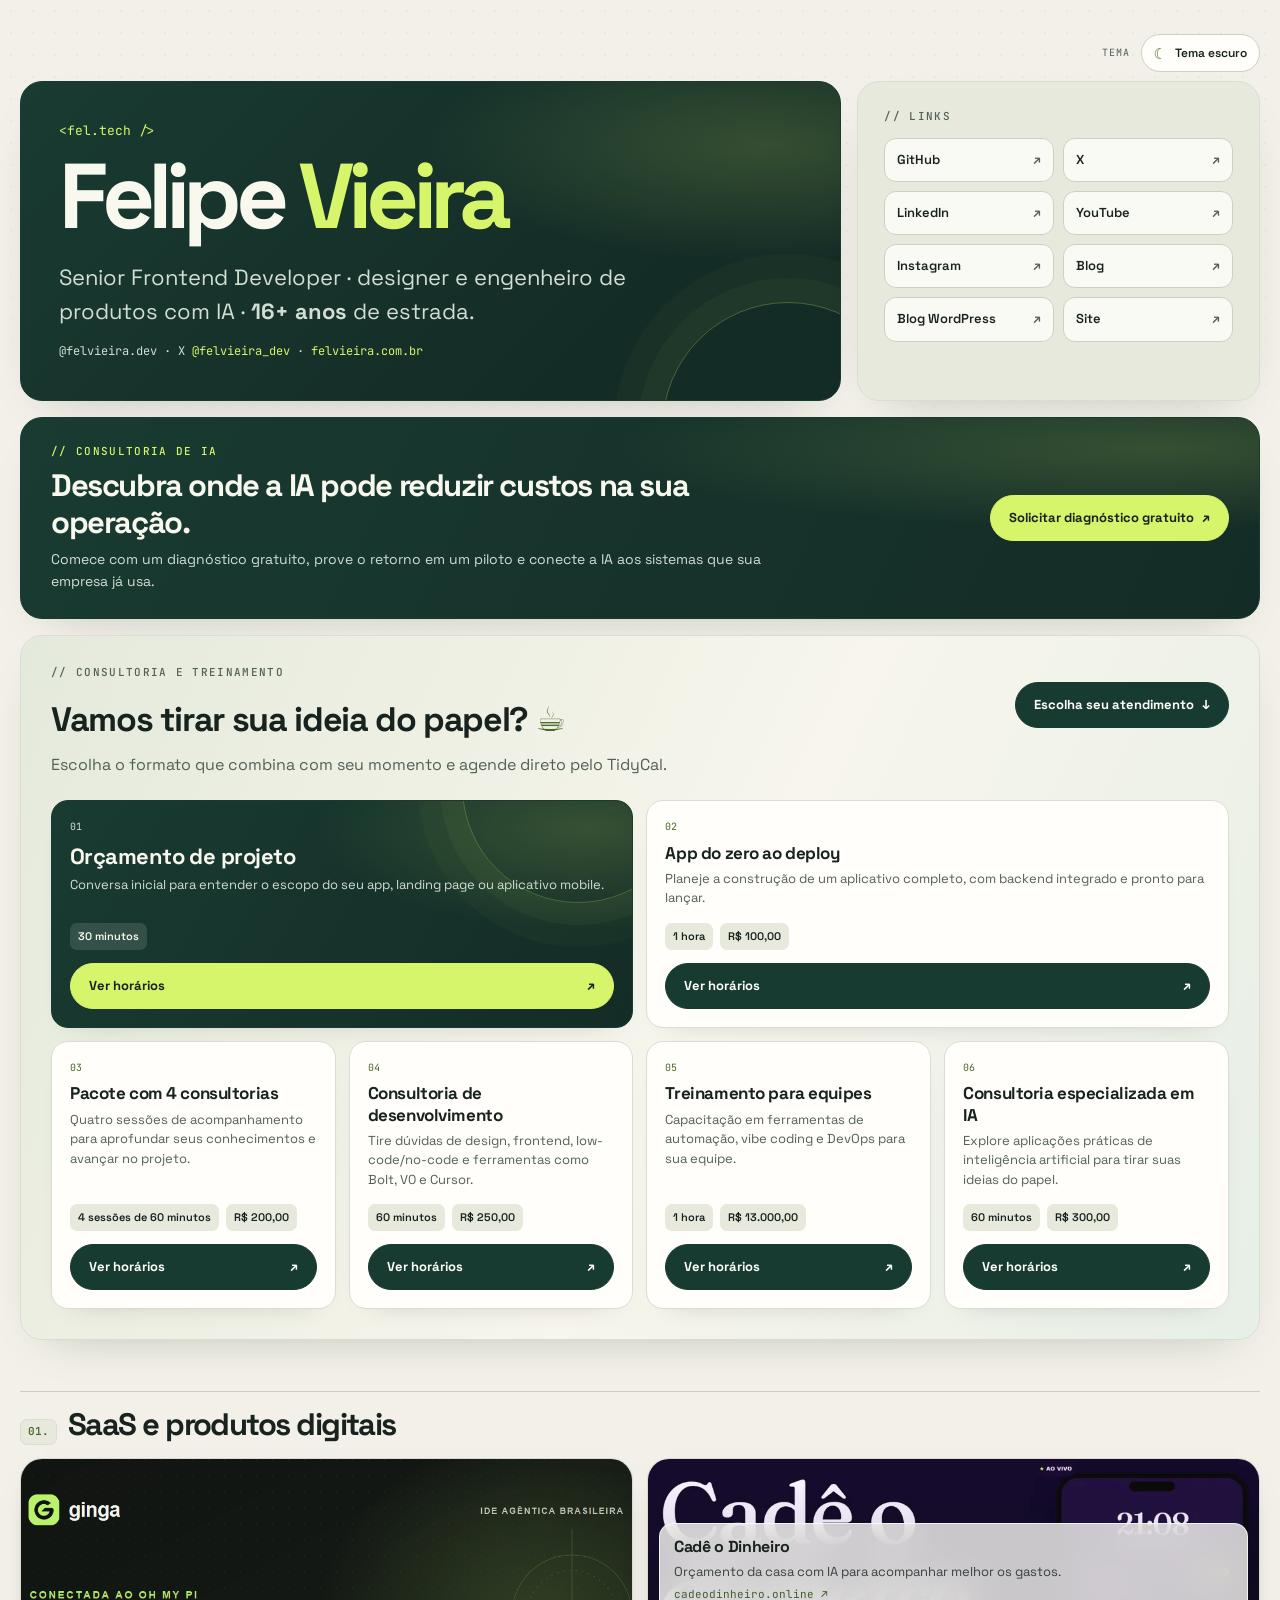
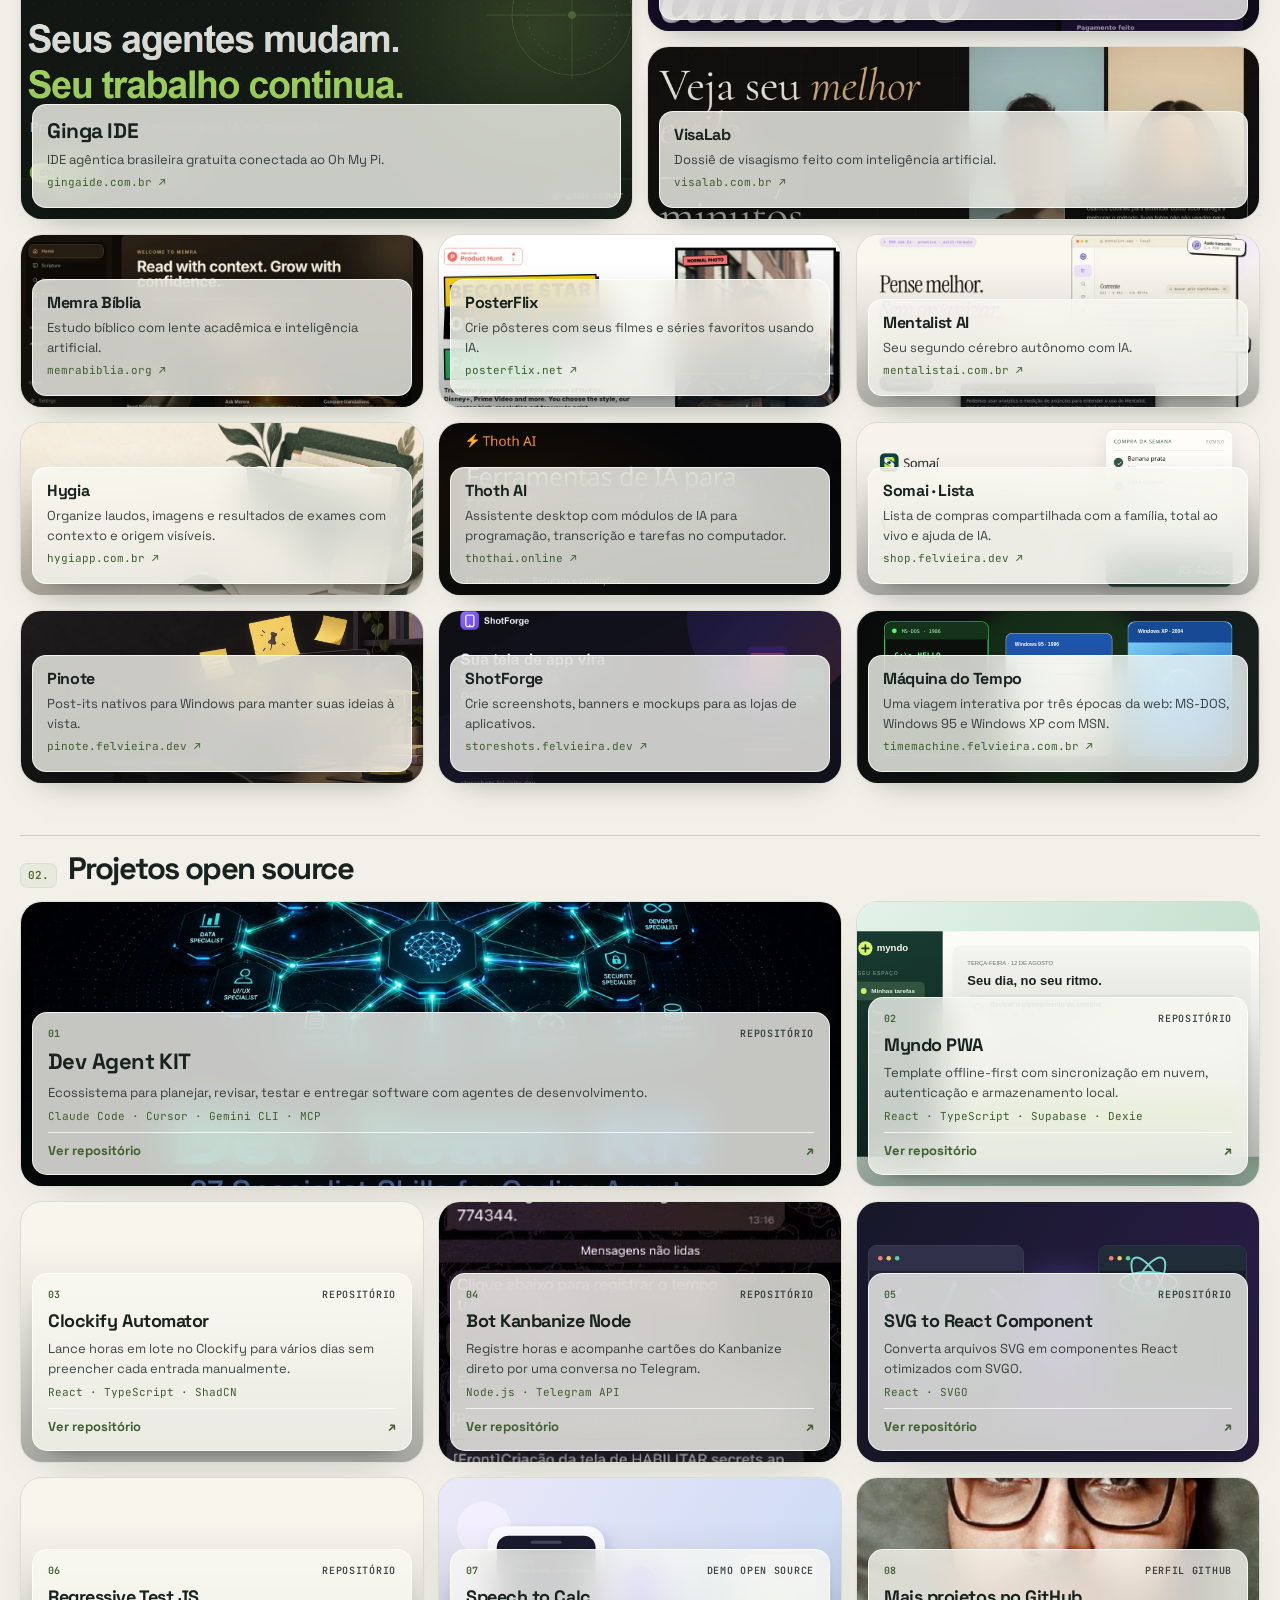
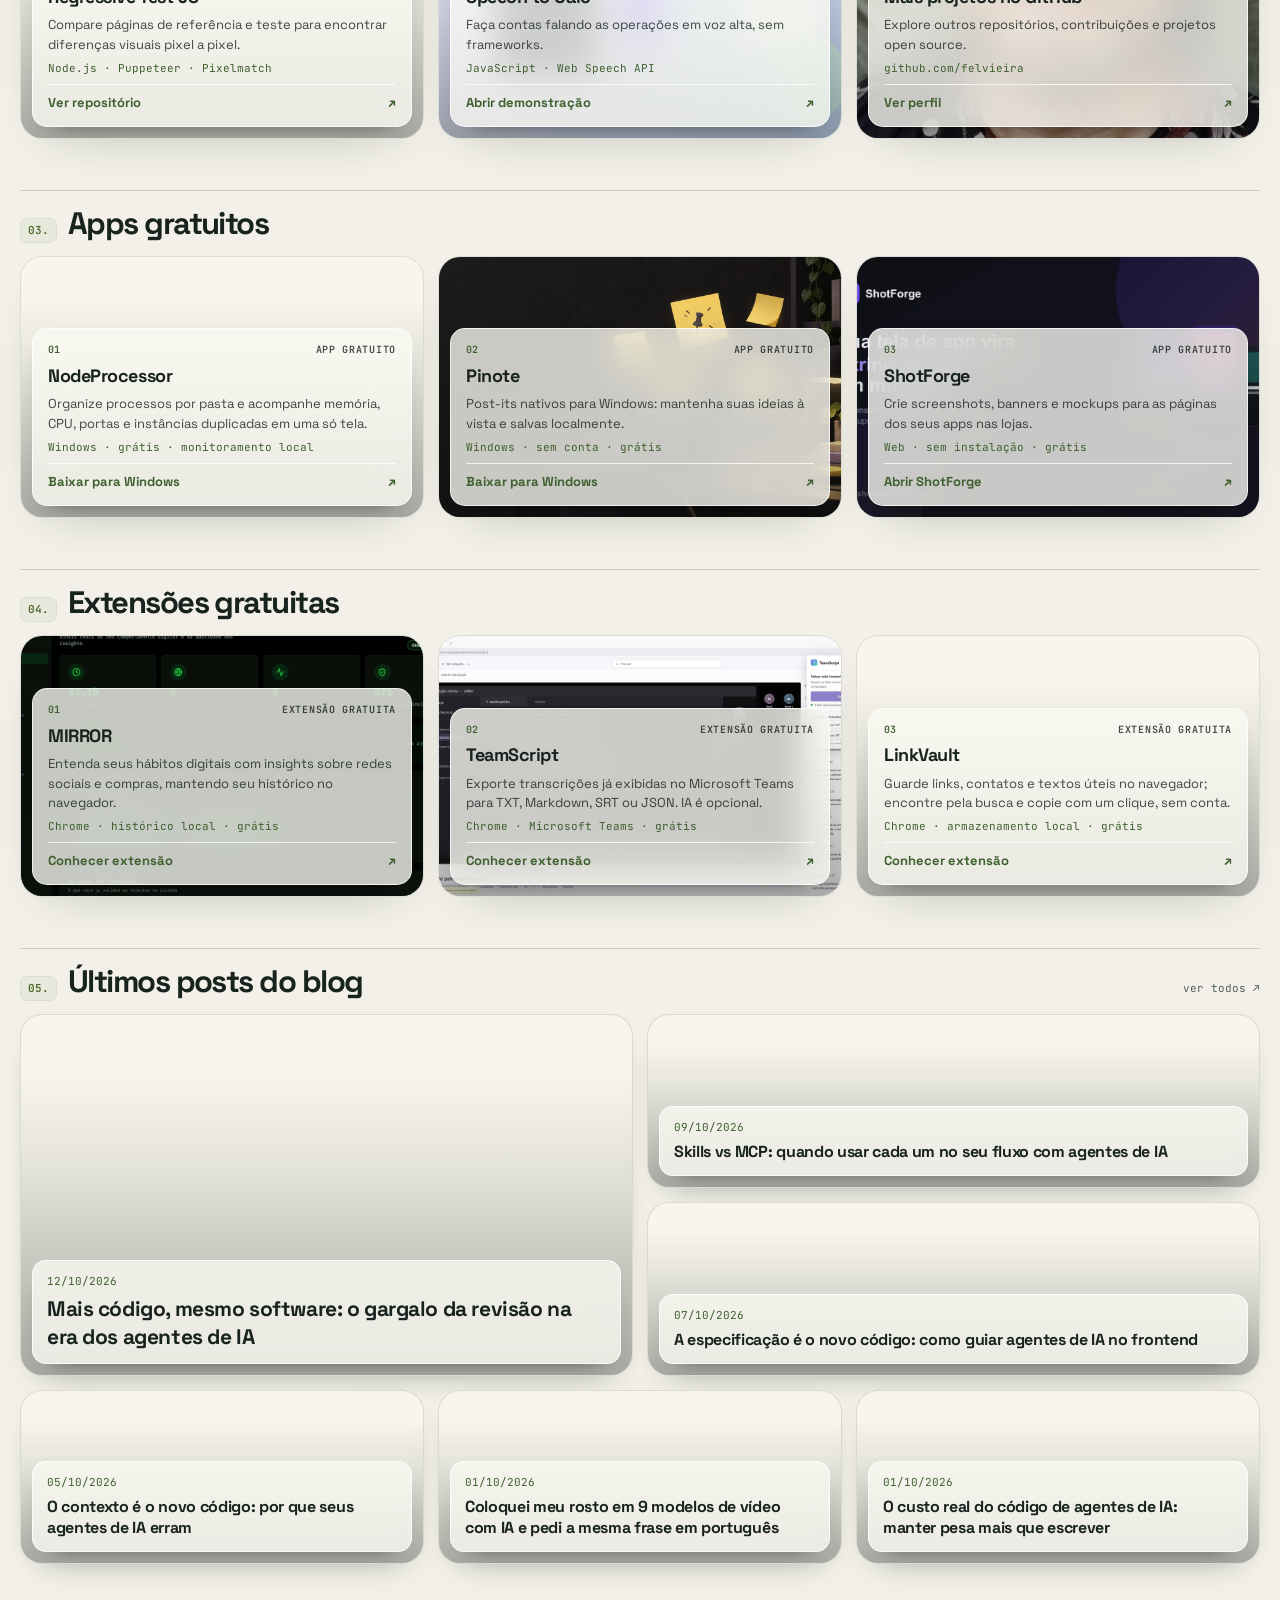
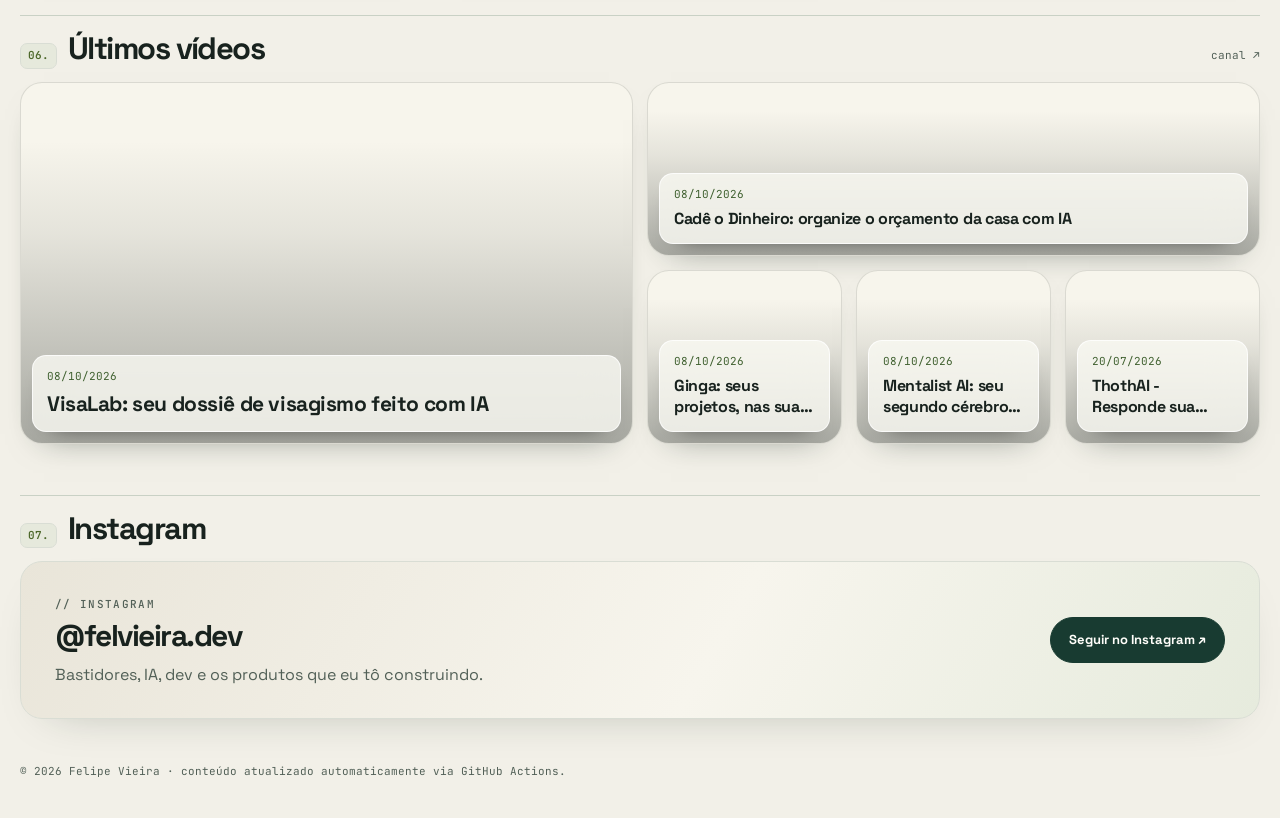
==== index.html @ 697c0fb2 "Add project visuals and TimeMachine" ====
<!doctype html><html lang="pt-BR"><head><meta charset="utf-8"><meta name="viewport" content="width=device-width,initial-scale=1"><meta name="theme-color" content="#f2f0e8">
<title>Felipe Vieira — Senior Frontend Dev & IA</title>
<meta name="description" content="Felipe Vieira: consultoria em IA com diagnóstico gratuito, produtos digitais, projetos open source, apps gratuitos, extensões, blog e vídeos.">
<link rel="preconnect" href="https://fonts.googleapis.com"><link href="https://fonts.googleapis.com/css2?family=Space+Grotesk:wght@400;500;700&family=JetBrains+Mono:wght@400;600&display=swap" rel="stylesheet">
<script>try{const saved=localStorage.getItem('felvieira-theme');document.documentElement.dataset.theme=saved==='dark'?'dark':'light'}catch{document.documentElement.dataset.theme='light'}</script>
<link rel="stylesheet" href="style.css?v=portfolio-glass-media-20261013"></head><body><a class="skip-link" href="#conteudo">Pular para o conteúdo</a><div class="grid-bg" aria-hidden="true"></div>
<main class="bento" id="conteudo">
  <div class="theme-control">
    <span class="mono">Tema</span>
    <button class="theme-toggle" id="theme-toggle" type="button" aria-label="Ativar tema escuro">
      <span class="theme-icon" aria-hidden="true">☾</span><span class="theme-name">Tema escuro</span>
    </button>
  </div>
  <section class="tile hero">
    <p class="tag mono">&lt;fel.tech /&gt;</p>
    <h1>Felipe <span class="acc">Vieira</span></h1>
    <p class="role">Senior Frontend Developer · designer e engenheiro de produtos com IA · <b>16+ anos</b> de estrada.</p>
    <p class="handles mono">@felvieira.dev · X <a href="https://x.com/felvieira_dev">@felvieira_dev</a> · <a href="https://www.felvieira.com.br">felvieira.com.br</a></p>
  </section>
  <section class="tile links">
    <h2 class="mono label">// links</h2>
    <nav>
      <a href="https://github.com/felvieira">GitHub <i>↗</i></a><a href="https://x.com/felvieira_dev">X <i>↗</i></a><a href="https://www.linkedin.com/in/felvieira">LinkedIn <i>↗</i></a>
      <a href="https://www.youtube.com/channel/UClX8duF1EEuwHImhTigFHEA">YouTube <i>↗</i></a><a href="https://www.instagram.com/felvieira.dev/">Instagram <i>↗</i></a><a href="https://felvieira.github.io/blog/">Blog <i>↗</i></a>
      <a href="https://blog.felvieira.com.br/">Blog WordPress <i>↗</i></a><a href="https://www.felvieira.com.br">Site <i>↗</i></a>
    </nav>
  </section>
  <section class="tile sales-callout" aria-labelledby="consultoria-ia-titulo">
    <div class="sales-copy">
      <p class="mono label">// consultoria de IA</p>
      <h2 id="consultoria-ia-titulo">Descubra onde a IA pode reduzir custos na sua operação.</h2>
      <p>Comece com um diagnóstico gratuito, prove o retorno em um piloto e conecte a IA aos sistemas que sua empresa já usa.</p>
    </div>
    <a class="btn sales-cta" href="https://www.felvieira.dev/#orcamento" target="_blank" rel="noopener noreferrer">Solicitar diagnóstico gratuito <span aria-hidden="true">↗</span></a>
  </section>
  <section class="tile cal" id="agenda" aria-labelledby="agenda-titulo">
    <div class="cal-head">
      <div><p class="mono label">// consultoria e treinamento</p><h2 id="agenda-titulo">Vamos tirar sua ideia do papel? <span class="acc">☕</span></h2></div>
      <a class="btn cal-cta" href="#booking-options">Escolha seu atendimento <span aria-hidden="true">↓</span></a>
    </div>
    <p class="muted cal-intro">Escolha o formato que combina com seu momento e agende direto pelo TidyCal.</p>
    <div class="booking-grid" id="booking-options" aria-label="Tipos de agendamento"></div>
  </section>
  <h2 class="sec" id="produtos-titulo"><span class="mono acc">01.</span> SaaS e produtos digitais</h2>
  <div class="products" id="products" aria-labelledby="produtos-titulo"></div>
  <h2 class="sec" id="opensource-titulo"><span class="mono acc">02.</span> Projetos open source</h2>
  <div class="link-card-grid" id="opensource" aria-labelledby="opensource-titulo"></div>
  <h2 class="sec" id="apps-gratuitos-titulo"><span class="mono acc">03.</span> Apps gratuitos</h2>
  <div class="link-card-grid" id="free-apps" aria-labelledby="apps-gratuitos-titulo"></div>
  <h2 class="sec" id="extensoes-titulo"><span class="mono acc">04.</span> Extensões gratuitas</h2>
  <div class="link-card-grid" id="free-extensions" aria-labelledby="extensoes-titulo"></div>
  <h2 class="sec" id="posts-titulo"><span class="mono acc">05.</span> Últimos posts do blog <a href="https://felvieira.github.io/blog/">ver todos ↗</a></h2>
  <div class="posts" id="posts" aria-labelledby="posts-titulo"></div>
  <h2 class="sec" id="videos-titulo"><span class="mono acc">06.</span> Últimos vídeos <a href="https://www.youtube.com/channel/UClX8duF1EEuwHImhTigFHEA">canal ↗</a></h2>
  <div class="videos" id="videos" aria-labelledby="videos-titulo"></div>
  <h2 class="sec" id="instagram-titulo"><span class="mono acc">07.</span> Instagram</h2>
  <section class="tile insta" id="insta" aria-labelledby="instagram-titulo"><div><p class="mono label">// instagram</p><h3>@felvieira.dev</h3><p class="muted">Bastidores, IA, dev e os produtos que eu tô construindo.</p></div><a class="btn ig" href="https://www.instagram.com/felvieira.dev/" target="_blank" rel="noopener">Seguir no Instagram ↗</a></section>
</main>
<footer class="mono muted">© <span id="y"></span> Felipe Vieira · conteúdo atualizado automaticamente via GitHub Actions.</footer>
<script src="app.js?v=portfolio-project-media-v2-20261013"></script>
</body></html>
---- style.css ----
:root {
  color-scheme: light;
  --paper: #f2f0e8;
  --ink: #18221e;
  --muted: #526057;
  --line: #d9ddd4;
  --line-strong: #c9d1c5;
  --forest: #183b31;
  --forest-soft: #234c3d;
  --lime: #d7f56b;
  --accent-strong: #4d682a;
  --focus-ring: #506b29;
  --blue: #2c6e80;
  --card: #fffefa;
  --radius: 22px;
  --surface-soft: #e6e9dc;
  --surface-warm: #f7f5ec;
  --hero-start: #193b31;
  --hero-end: #142c26;
  --hero-text: #f8f8ee;
  --hero-muted: #d2ddd4;
  --hero-link: #d7f56b;
  --hero-glow: rgba(215, 245, 107, .17);
  --cal-gradient: linear-gradient(115deg, #e4eadb, #f7f5ec 55%, #e7efe6);
  --insta-gradient: linear-gradient(120deg, #e9e5d9, #f7f5ed 56%, #e6ebdd);
  --pattern: rgba(24, 59, 49, .12);
  --media-panel: rgba(250, 250, 244, .79);
  --media-panel-border: rgba(255, 255, 255, .76);
  --media-text: #18221e;
  --media-copy: rgba(24, 34, 30, .82);
  --media-accent: #3f602f;
  --shadow: 0 18px 48px -32px rgba(22, 39, 30, .35);
}

:root[data-theme="dark"] {
  color-scheme: dark;
  --paper: #0b110e;
  --ink: #edf2ea;
  --muted: #a5b0a5;
  --line: #26372c;
  --line-strong: #34483a;
  --forest: #31553f;
  --forest-soft: #416b4e;
  --lime: #d7f56b;
  --accent-strong: #c3e982;
  --focus-ring: #d7f56b;
  --blue: #8ccbd8;
  --card: #151e18;
  --surface-soft: #18241c;
  --surface-warm: #101812;
  --hero-start: #234638;
  --hero-end: #14271e;
  --hero-text: #f3f7ef;
  --hero-muted: #d0ddcf;
  --hero-link: #ddf892;
  --hero-glow: rgba(215, 245, 107, .13);
  --cal-gradient: linear-gradient(115deg, #17231b, #111a14 55%, #18261c);
  --insta-gradient: linear-gradient(120deg, #1c251e, #151e18 56%, #20281d);
  --pattern: rgba(215, 245, 107, .075);
  --media-panel: rgba(10, 18, 14, .72);
  --media-panel-border: rgba(255, 255, 255, .2);
  --media-text: #f3f7ef;
  --media-copy: rgba(243, 247, 239, .9);
  --media-accent: #d7f56b;
  --shadow: 0 18px 48px -32px rgba(0, 0, 0, .8);
}

* { box-sizing: border-box; }
html { scroll-behavior: smooth; scroll-padding-top: 24px; }
body {
  margin: 0;
  background: var(--paper);
  color: var(--ink);
  font-family: 'Space Grotesk', system-ui, sans-serif;
  line-height: 1.55;
  -webkit-font-smoothing: antialiased;
}

.grid-bg {
  position: fixed;
  z-index: -1;
  inset: 0;
  background-image: radial-gradient(var(--pattern) .8px, transparent .8px);
  background-size: 22px 22px;
  opacity: .32;
  mask-image: linear-gradient(to bottom, #000, transparent 82%);
  pointer-events: none;
}

a { color: var(--blue); text-decoration: none; }
a:focus-visible, button:focus-visible { outline: 3px solid var(--focus-ring); outline-offset: 4px; }
.mono { font-family: 'JetBrains Mono', monospace; }
.acc { color: var(--lime); }
.muted { color: var(--muted); }
.small { font-size: 12px; }

.skip-link {
  position: fixed;
  z-index: 10;
  top: 12px;
  left: 12px;
  padding: 10px 14px;
  transform: translateY(-160%);
  border-radius: 999px;
  background: var(--lime);
  color: var(--ink);
  font-weight: 700;
}
.skip-link:focus { transform: translateY(0); }

.theme-control {
  grid-column: 1 / -1;
  display: flex;
  align-items: center;
  justify-content: flex-end;
  gap: 11px;
  margin-bottom: -7px;
}
.theme-control > span { color: var(--muted); font-size: 10px; letter-spacing: .08em; text-transform: uppercase; }
.theme-toggle {
  display: inline-flex;
  align-items: center;
  gap: 8px;
  min-height: 38px;
  padding: 7px 12px;
  border: 1px solid var(--line-strong);
  border-radius: 999px;
  background: var(--card);
  color: var(--ink);
  font: 600 12px 'Space Grotesk', system-ui, sans-serif;
  cursor: pointer;
  transition: border-color .2s, background .2s, transform .2s;
}
.theme-toggle:hover { transform: translateY(-1px); border-color: var(--accent-strong); background: var(--surface-soft); }
.theme-toggle:focus-visible { outline-offset: 3px; }
.theme-icon { color: var(--accent-strong); font-size: 15px; line-height: 1; }

.bento {
  width: min(100% - 40px, 1240px);
  margin: 0 auto;
  padding: 34px 0 22px;
  display: grid;
  grid-template-columns: repeat(12, minmax(0, 1fr));
  gap: 16px;
}

.tile {
  position: relative;
  overflow: hidden;
  border: 1px solid var(--line);
  border-radius: var(--radius);
  background: var(--card);
  color: var(--ink);
  box-shadow: var(--shadow);
}
.tile:focus-visible { outline-offset: 4px; }

.hero {
  grid-column: span 8;
  min-height: 320px;
  padding: 34px 38px;
  display: flex;
  flex-direction: column;
  justify-content: center;
  isolation: isolate;
  border-color: var(--forest);
  background:
    radial-gradient(ellipse at 91% 20%, var(--hero-glow), transparent 32%),
    linear-gradient(135deg, var(--hero-start), var(--hero-end) 74%);
  color: var(--hero-text);
}
.hero::after {
  content: '';
  position: absolute;
  z-index: -1;
  width: 250px;
  height: 250px;
  right: -74px;
  bottom: -154px;
  border: 1px solid rgba(215, 245, 107, .28);
  border-radius: 50%;
  box-shadow: 0 0 0 24px rgba(215, 245, 107, .035), 0 0 0 48px rgba(215, 245, 107, .025);
}
.tag { margin: 0 0 12px; color: var(--hero-link); font-size: 13px; }
h1 {
  margin: 0;
  font-size: clamp(52px, 7.3vw, 92px);
  line-height: .94;
  letter-spacing: -.07em;
}
.role { max-width: 650px; margin: 20px 0 14px; color: var(--hero-muted); font-size: clamp(17px, 1.8vw, 22px); }
.handles { margin: 0; color: var(--hero-muted); font-size: 12px; }
.handles a { color: var(--hero-link); }

.links { grid-column: span 4; padding: 26px; background: var(--surface-soft); }
.label { margin: 0 0 13px; color: var(--muted); font-size: 11px; font-weight: 500; text-transform: uppercase; letter-spacing: .12em; }
.links nav { display: grid; grid-template-columns: 1fr 1fr; gap: 9px; }
.links nav a {
  display: flex;
  min-width: 0;
  align-items: center;
  justify-content: space-between;
  gap: 8px;
  padding: 11px 12px;
  border: 1px solid var(--line-strong);
  border-radius: 12px;
  background: color-mix(in srgb, var(--card) 82%, transparent);
  color: var(--ink);
  font-size: 13px;
  font-weight: 600;
  transition: background .2s, border-color .2s, transform .2s;
}
.links nav a i { color: var(--muted); font-size: 13px; font-style: normal; }
.links nav a:hover { transform: translateY(-2px); border-color: var(--accent-strong); background: var(--card); }

.sales-callout {
  grid-column: 1 / -1;
  display: grid;
  grid-template-columns: minmax(0, 1fr) auto;
  align-items: center;
  gap: 24px;
  padding: 25px 30px;
  border-color: var(--forest);
  background:
    radial-gradient(ellipse at 92% 15%, var(--hero-glow), transparent 34%),
    linear-gradient(115deg, var(--hero-start), var(--hero-end));
  color: var(--hero-text);
}
.sales-callout .label { margin-bottom: 7px; color: var(--hero-link); }
.sales-callout h2 { max-width: 740px; margin: 0; font-size: clamp(23px, 3vw, 31px); line-height: 1.18; letter-spacing: -.045em; }
.sales-callout .sales-copy > p:last-child { max-width: 720px; margin: 9px 0 0; color: var(--hero-muted); font-size: 14px; }
.sales-cta { white-space: nowrap; }

.cal {
  grid-column: 1 / -1;
  padding: 28px 30px 30px;
  background: var(--cal-gradient);
}
.cal-head { display: flex; align-items: center; justify-content: space-between; gap: 16px; flex-wrap: wrap; }
.cal h2 { margin: 0; font-size: clamp(24px, 3vw, 34px); letter-spacing: -.04em; }
.cal .acc { color: var(--accent-strong); }
.cal-intro { max-width: 700px; margin: 7px 0 22px; }
.btn {
  display: inline-flex;
  align-items: center;
  justify-content: center;
  min-height: 46px;
  padding: 11px 18px;
  border: 1px solid var(--forest);
  border-radius: 999px;
  background: var(--forest);
  color: #fffefa;
  font-size: 13px;
  font-weight: 700;
  transition: transform .2s, background .2s, box-shadow .2s;
}
.btn > span { display: inline-flex; margin-left: 8px; }
.btn:hover { transform: translateY(-2px); background: var(--forest-soft); box-shadow: 0 8px 20px -12px var(--forest); }
.sales-callout .sales-cta { border-color: var(--lime); background: var(--lime); color: #18221e; }
.sales-callout .sales-cta:hover { border-color: var(--hero-link); background: var(--hero-link); color: #18221e; box-shadow: 0 8px 20px -12px var(--hero-glow); }
.booking-grid { display: grid; grid-template-columns: repeat(4, minmax(0, 1fr)); gap: 13px; }
.booking-card {
  position: relative;
  overflow: hidden;
  display: flex;
  min-width: 0;
  flex-direction: column;
  align-items: flex-start;
  padding: 18px;
  border: 1px solid var(--line);
  border-radius: 17px;
  background: var(--card);
  color: var(--ink);
  box-shadow: 0 12px 28px -24px rgba(0, 0, 0, .3);
}
.booking-card:first-child, .booking-card:nth-child(2) { grid-column: span 2; min-height: 206px; }
.booking-card:first-child {
  isolation: isolate;
  border-color: var(--forest);
  background: radial-gradient(ellipse at 93% 12%, var(--hero-glow), transparent 36%), linear-gradient(120deg, var(--hero-start), var(--hero-end));
  color: var(--hero-text);
}
.booking-card:first-child::after {
  content: '';
  position: absolute;
  z-index: -1;
  top: -130px;
  right: -62px;
  width: 230px;
  height: 230px;
  border: 1px solid rgba(215, 245, 107, .24);
  border-radius: 50%;
  box-shadow: 0 0 0 22px rgba(215, 245, 107, .035), 0 0 0 44px rgba(215, 245, 107, .025);
}
.booking-index { color: var(--accent-strong); font-size: 10px; }
.booking-card h3 { margin: 8px 0 5px; font-size: 17px; line-height: 1.25; letter-spacing: -.025em; }
.booking-card > p { flex: 1; margin: 0; color: var(--muted); font-size: 13px; line-height: 1.5; }
.booking-meta { display: flex; flex-wrap: wrap; gap: 7px; margin: 15px 0 13px; }
.booking-meta span { padding: 5px 8px; border-radius: 7px; background: var(--surface-soft); color: var(--ink); font-size: 11px; font-weight: 600; }
.booking-link { gap: 8px; width: 100%; justify-content: space-between; }
.booking-card:first-child .booking-index,
.booking-card:first-child > p { color: var(--hero-muted); }
.booking-card:first-child h3 { font-size: 22px; }
.booking-card:first-child .booking-meta span { background: rgba(255, 255, 255, .12); color: var(--hero-text); }
.booking-card:first-child .booking-link { border-color: var(--lime); background: var(--lime); color: #18221e; }
.booking-card:first-child .booking-link:hover { border-color: var(--hero-link); background: var(--hero-link); color: #18221e; }

.sec {
  grid-column: 1 / -1;
  display: flex;
  align-items: baseline;
  gap: 11px;
  margin: 35px 0 -3px;
  padding-top: 14px;
  border-top: 1px solid var(--line-strong);
  font-size: clamp(23px, 3vw, 31px);
  line-height: 1.2;
  letter-spacing: -.05em;
}
.sec > .mono { display: inline-flex; min-width: 35px; align-items: center; justify-content: center; padding: 5px 7px; border: 1px solid var(--line); border-radius: 7px; background: var(--surface-soft); color: var(--accent-strong); font-size: 11px; font-weight: 600; letter-spacing: 0; }
.sec a { margin-left: auto; color: var(--muted); font-family: 'JetBrains Mono', monospace; font-size: 11px; font-weight: 400; letter-spacing: 0; }
.sec a:hover { color: var(--accent-strong); }

.products, .posts, .videos {
  grid-column: 1 / -1;
  display: grid;
  grid-template-columns: repeat(6, minmax(0, 1fr));
  grid-auto-rows: 174px;
  grid-auto-flow: dense;
  gap: 14px;
}
.media {
  display: block;
  isolation: isolate;
  border-color: rgba(24, 34, 30, .13);
  background: var(--surface-warm);
  color: var(--media-text);
  box-shadow: 0 14px 32px -24px rgba(22, 39, 30, .6);
  transition: transform .25s ease, box-shadow .25s ease, border-color .25s ease;
}
.media:hover { transform: translateY(-4px); border-color: rgba(24, 59, 49, .45); box-shadow: 0 22px 38px -24px rgba(22, 39, 30, .48); }
.media:focus-visible { outline: none; box-shadow: 0 0 0 3px var(--focus-ring), 0 22px 38px -24px rgba(22, 39, 30, .48); }
.media img, .link-card > img { position: absolute; z-index: -2; inset: 0; width: 100%; height: 100%; object-fit: cover; object-position: center; transition: transform .55s cubic-bezier(.2,.7,.2,1); }
.media:hover img, .link-card:hover > img { transform: scale(1.045); }
.media::after, .link-card::after { content: ''; position: absolute; z-index: -1; inset: 0; background: linear-gradient(180deg, rgba(13, 20, 17, 0) 16%, rgba(13, 20, 17, .08) 42%, rgba(13, 20, 17, .34) 100%); }
.media .body { position: absolute; inset: auto 11px 11px; padding: 12px 14px 13px; border: 1px solid var(--media-panel-border); border-radius: 14px; background: var(--media-panel); box-shadow: 0 12px 24px -20px rgba(0, 0, 0, .9); backdrop-filter: blur(18px) saturate(140%); -webkit-backdrop-filter: blur(18px) saturate(140%); }
.media h3 { display: -webkit-box; overflow: hidden; margin: 0; color: var(--media-text); font-size: 16px; line-height: 1.32; letter-spacing: -.02em; text-shadow: none; -webkit-box-orient: vertical; -webkit-line-clamp: 2; }
.media p { display: -webkit-box; overflow: hidden; margin: 5px 0 0; color: var(--media-copy); font-size: 13px; line-height: 1.48; -webkit-box-orient: vertical; -webkit-line-clamp: 2; }
.media .small, .date { color: var(--media-accent); font-size: 11px; }
.date { display: block; margin-bottom: 5px; }
.big { grid-column: span 3; grid-row: span 2; }
.big h3 { font-size: 21px; }
.wide { grid-column: span 3; }
.sq { grid-column: span 2; }
.one { grid-column: span 1; }
.link-card-grid {
  grid-column: 1 / -1;
  display: grid;
  grid-template-columns: repeat(3, minmax(0, 1fr));
  grid-auto-flow: dense;
  gap: 14px;
}
.link-card-grid--two { grid-template-columns: repeat(2, minmax(0, 1fr)); }
.link-card {
  position: relative;
  overflow: hidden;
  isolation: isolate;
  grid-column: span 1;
  min-height: 262px;
  display: block;
  padding: 0;
  background: var(--surface-warm);
  color: var(--media-text);
  transition: transform .22s ease, border-color .22s ease, box-shadow .22s ease;
}
.link-card:hover { transform: translateY(-3px); border-color: var(--accent-strong); box-shadow: 0 20px 38px -26px rgba(22, 39, 30, .42); }
.link-card__body { position: absolute; inset: auto 11px 11px; display: flex; flex-direction: column; gap: 7px; padding: 13px 15px; border: 1px solid var(--media-panel-border); border-radius: 15px; background: var(--media-panel); box-shadow: 0 12px 24px -20px rgba(0, 0, 0, .9); color: var(--media-text); backdrop-filter: blur(18px) saturate(140%); -webkit-backdrop-filter: blur(18px) saturate(140%); }
.link-card__top { display: flex; align-items: center; justify-content: space-between; gap: 8px; }
.link-card__number { color: var(--media-accent); font-size: 10px; font-weight: 600; }
.link-card__kind { color: var(--media-copy); font-size: 10px; font-weight: 600; letter-spacing: .07em; }
.link-card h3 { margin: 0; color: var(--media-text); font-size: 18px; line-height: 1.25; letter-spacing: -.025em; }
.link-card p { margin: 0; color: var(--media-copy); font-size: 13px; line-height: 1.48; }
.link-card__meta { margin-top: auto; color: var(--media-accent); font-size: 11px; line-height: 1.45; }
.link-card__link { display: flex; align-items: center; justify-content: space-between; gap: 10px; padding-top: 8px; border-top: 1px solid var(--media-panel-border); color: var(--media-accent); font-size: 13px; font-weight: 700; }
.link-card--featured { grid-column: span 2; min-height: 286px; }
.link-card--featured h3 { font-size: 22px; }
.link-card--profile .link-card__body { border-color: var(--media-panel-border); }
.more { grid-column: 1 / -1; padding: 12px; text-align: center; }

.insta {
  grid-column: 1 / -1;
  display: flex;
  align-items: center;
  justify-content: space-between;
  gap: 24px;
  padding: 30px 34px;
  background: var(--insta-gradient);
}
.insta h3 { margin: 0; font-size: 30px; letter-spacing: -.05em; }
.insta p { margin: 4px 0 0; }
.ig { border-color: var(--forest); background: var(--forest); color: #fffefa; }
.ig:hover { background: var(--forest-soft); }

footer { width: min(100% - 40px, 1240px); margin: 0 auto; padding: 22px 0 38px; color: var(--muted); font-size: 11px; }

@media (max-width: 900px) {
  .hero { grid-column: span 7; }
  .links { grid-column: span 5; padding: 22px; }
  .links nav { grid-template-columns: 1fr 1fr; }
  .booking-grid { grid-template-columns: repeat(2, minmax(0, 1fr)); }
  .products, .posts, .videos { grid-template-columns: repeat(4, minmax(0, 1fr)); }
  .link-card-grid { grid-template-columns: repeat(2, minmax(0, 1fr)); }
  .big { grid-column: span 4; }
  .link-card--featured { grid-column: span 2; }
  .wide { grid-column: span 2; }
  .sq, .one { grid-column: span 2; }
}

@media (max-width: 620px) {
  .bento { width: min(100% - 28px, 520px); padding-top: 14px; gap: 11px; }
  .hero, .links, .cal { grid-column: 1 / -1; }
  .hero { min-height: 290px; padding: 28px 24px; }
  h1 { font-size: clamp(51px, 14vw, 72px); }
  .role { max-width: 440px; margin-top: 17px; font-size: 17px; }
  .handles { font-size: 10px; line-height: 1.8; }
  .links { padding: 19px; }
  .links nav { gap: 7px; }
  .links nav a { padding: 10px; font-size: 12px; }
  .sales-callout { grid-template-columns: 1fr; gap: 17px; padding: 22px 19px; }
  .sales-callout .sales-copy > p:last-child { font-size: 13px; }
  .sales-cta { width: 100%; white-space: normal; }
  .cal { padding: 22px 19px; }
  .cal .btn { width: 100%; }
  .booking-grid { grid-template-columns: 1fr; gap: 9px; }
  .booking-card, .booking-card:first-child, .booking-card:nth-child(2) { grid-column: 1 / -1; min-height: 0; padding: 16px; }
  .booking-card:first-child h3 { font-size: 19px; }
  .sec { flex-wrap: wrap; gap: 8px; margin-top: 26px; padding-top: 11px; font-size: 23px; }
  .sec a { font-size: 9px; }
  .products, .posts, .videos { grid-template-columns: repeat(2, minmax(0, 1fr)); grid-auto-rows: 158px; gap: 9px; }
  .link-card-grid { grid-template-columns: 1fr; gap: 9px; }
  .link-card-grid--two { grid-template-columns: 1fr; }
  .link-card, .link-card--featured { grid-column: 1 / -1; min-height: 238px; }
  .big { grid-column: span 2; grid-row: span 2; }
  .big h3 { font-size: 19px; }
  .wide, .sq, .one { grid-column: span 1; }
  .media .body { inset: auto 7px 7px; padding: 9px 10px 10px; border-radius: 11px; }
  .media h3 { font-size: 13px; }
  .media p { font-size: 11px; }
  .insta { align-items: flex-start; padding: 22px; }
  .insta > div { max-width: 340px; }
  .insta .btn { width: 100%; }
  footer { width: min(100% - 28px, 520px); padding-bottom: 26px; }
}

@media (prefers-reduced-motion: reduce) {
  *, *::before, *::after { scroll-behavior: auto !important; transition-duration: .01ms !important; animation-duration: .01ms !important; animation-iteration-count: 1 !important; }
}
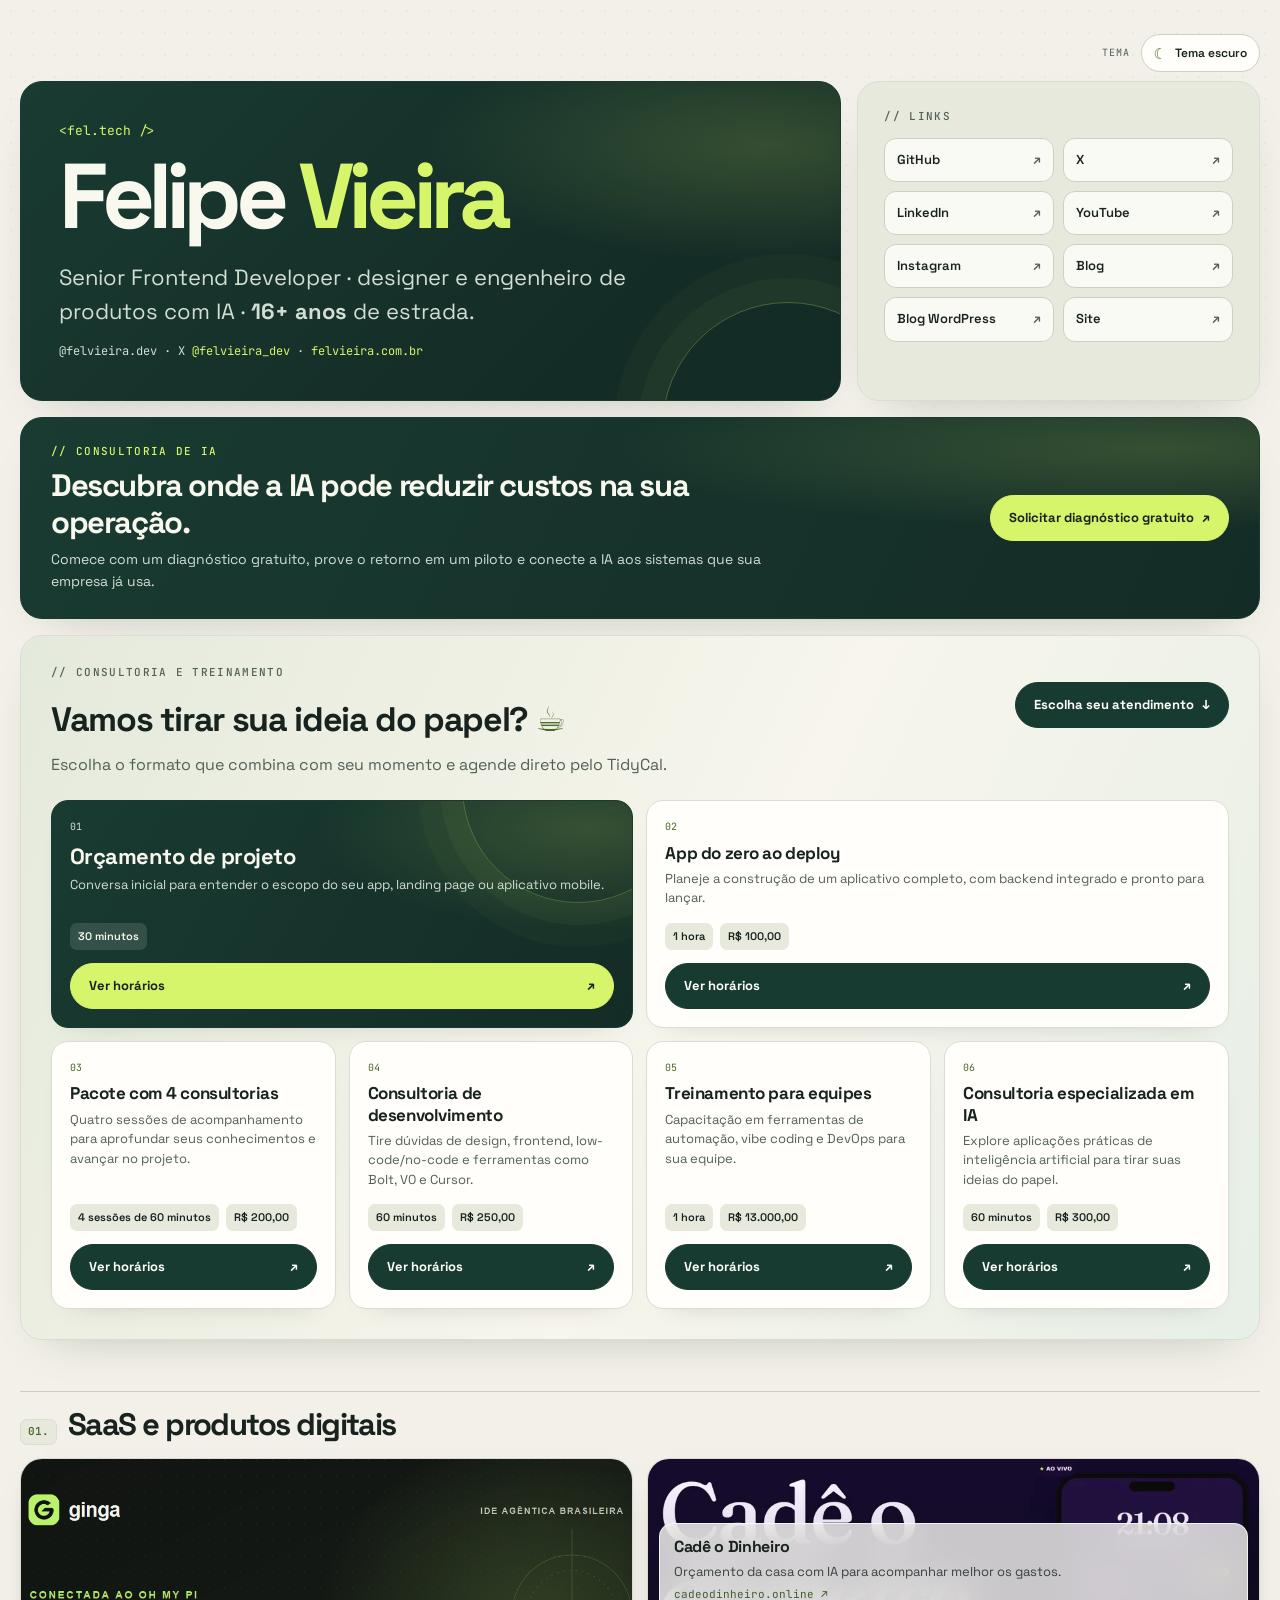
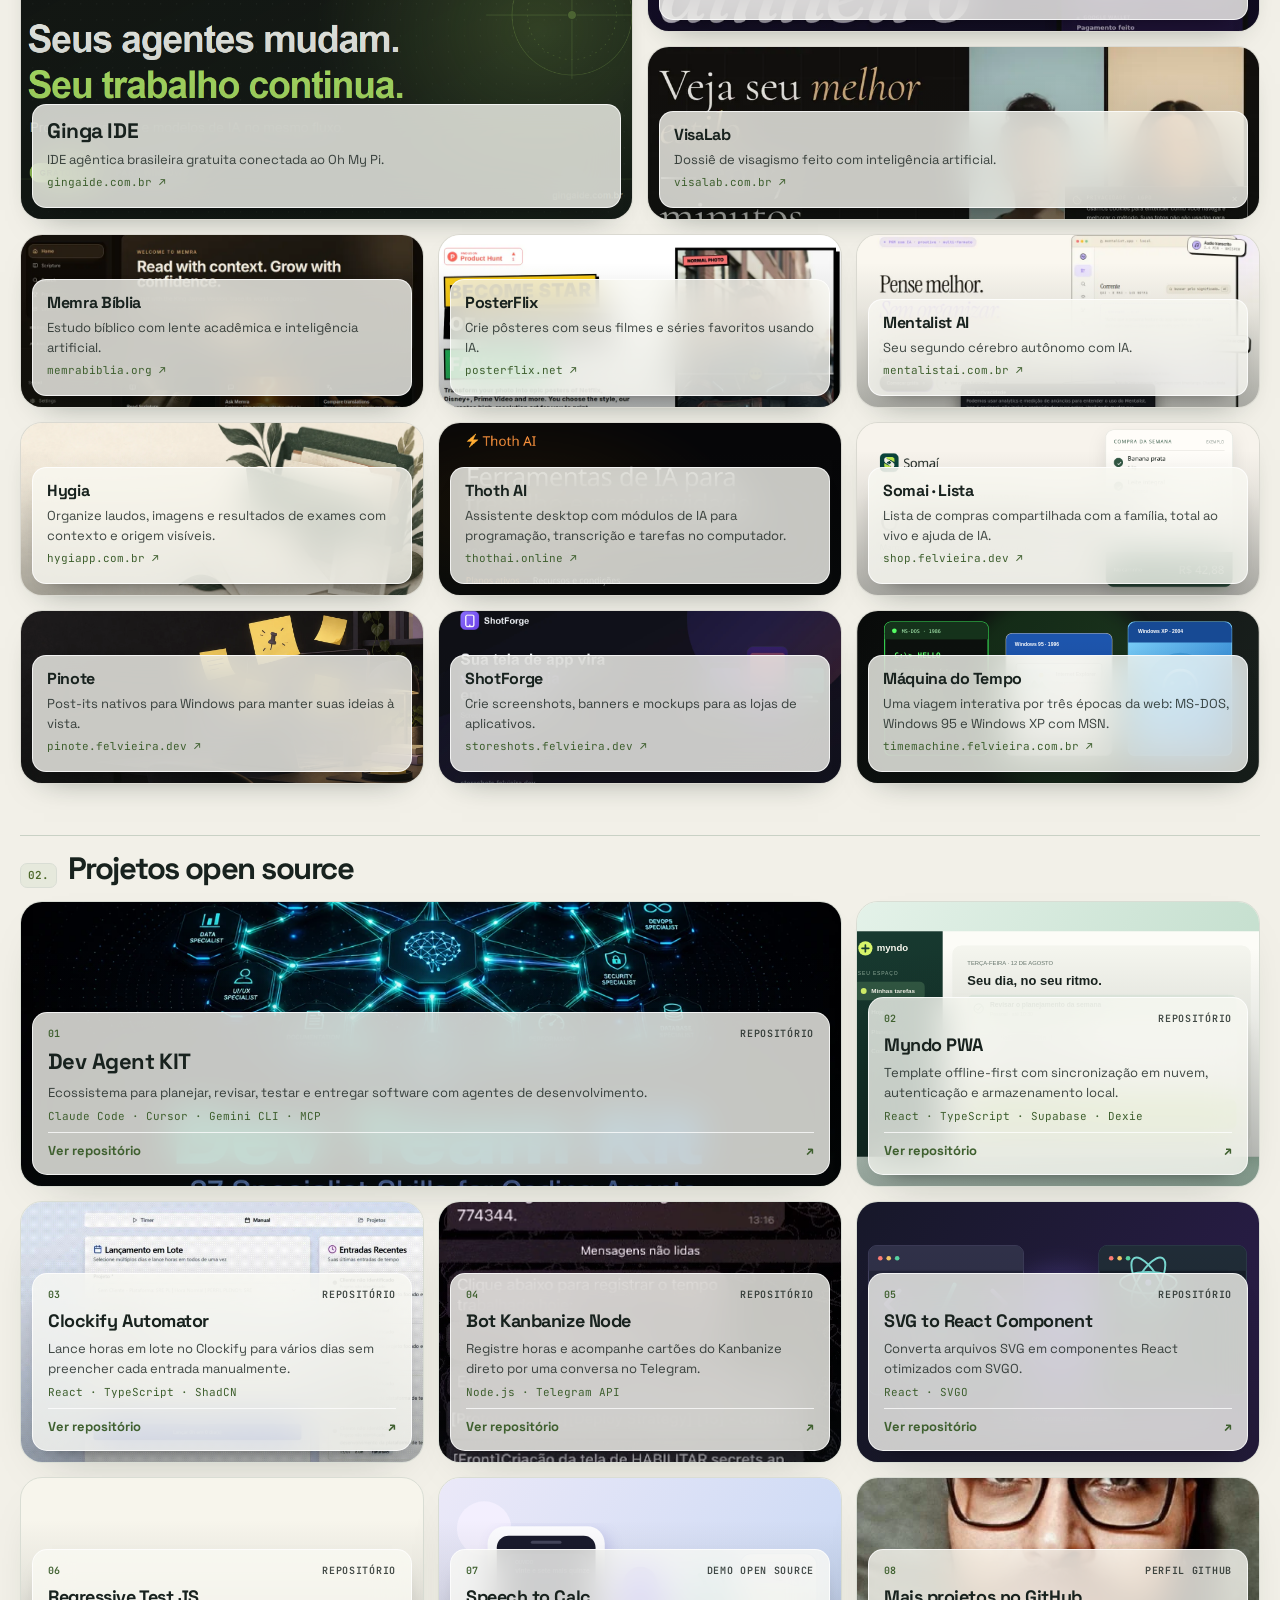
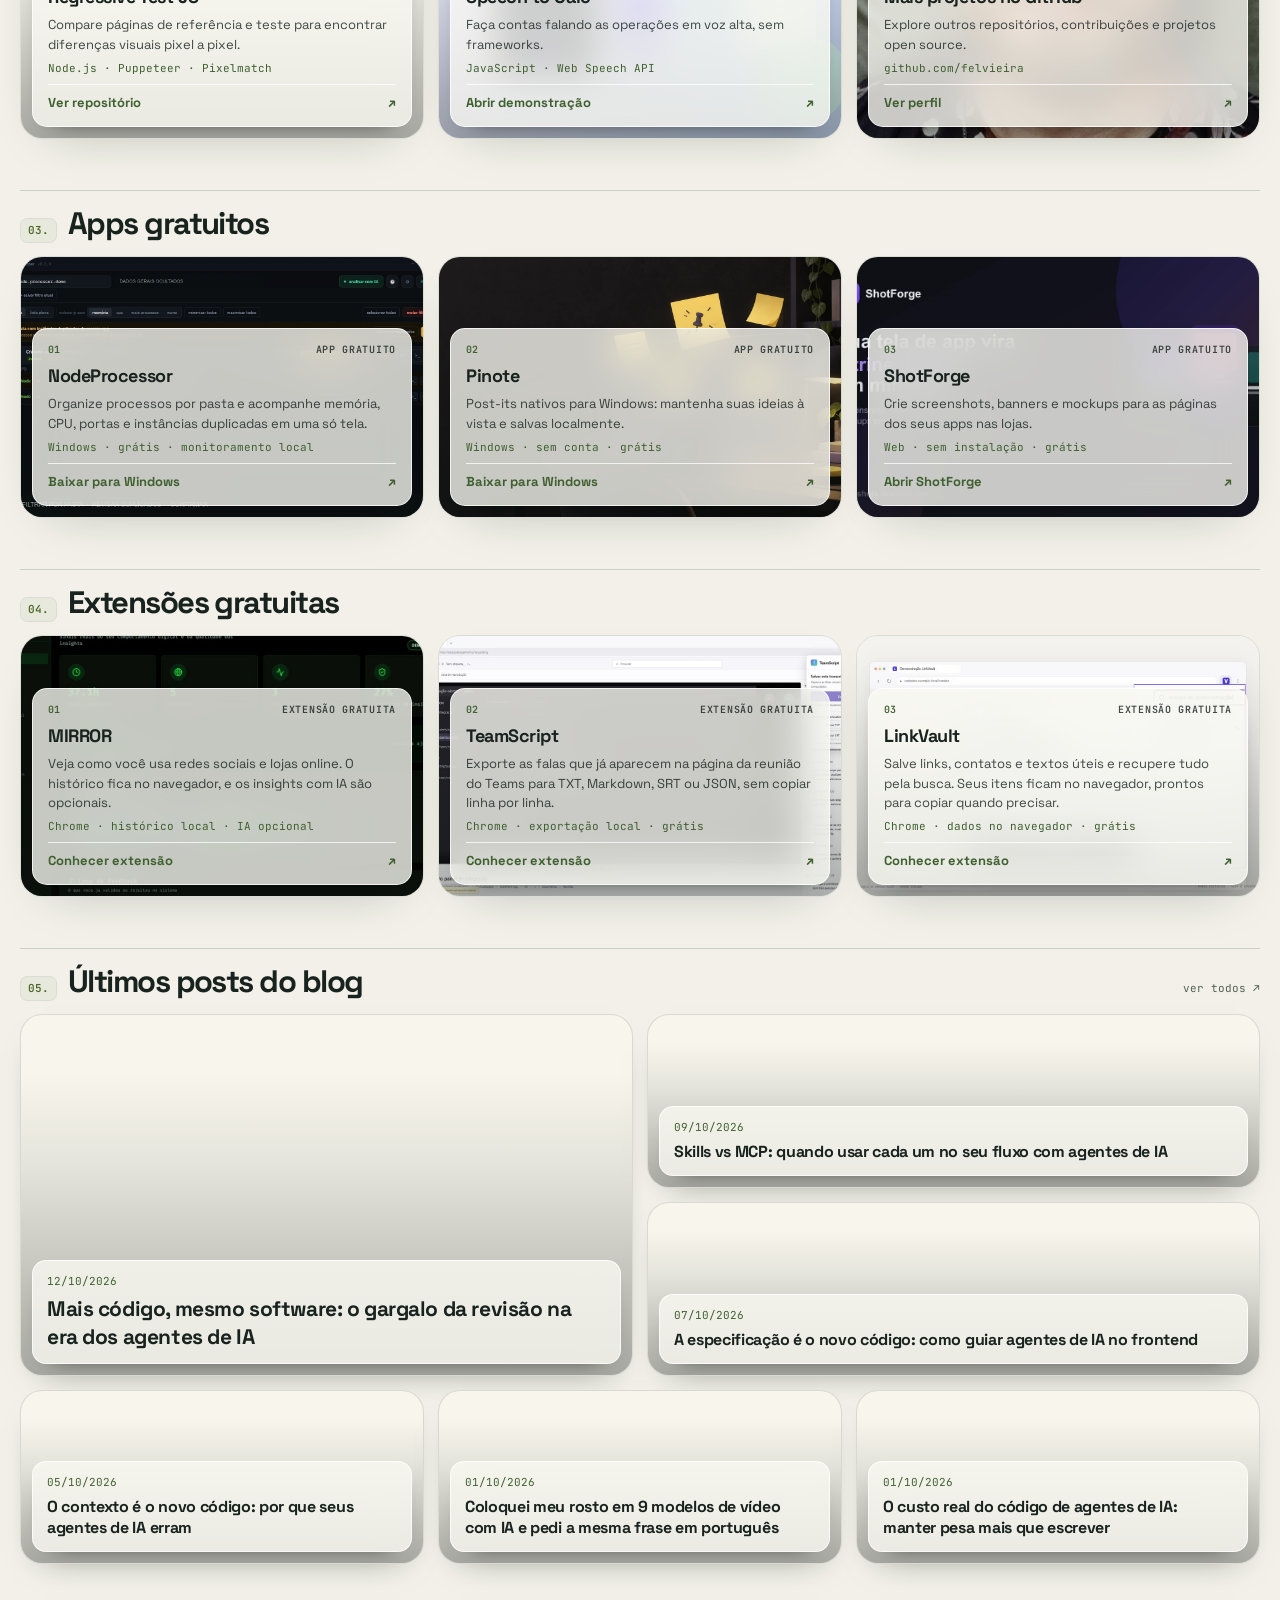
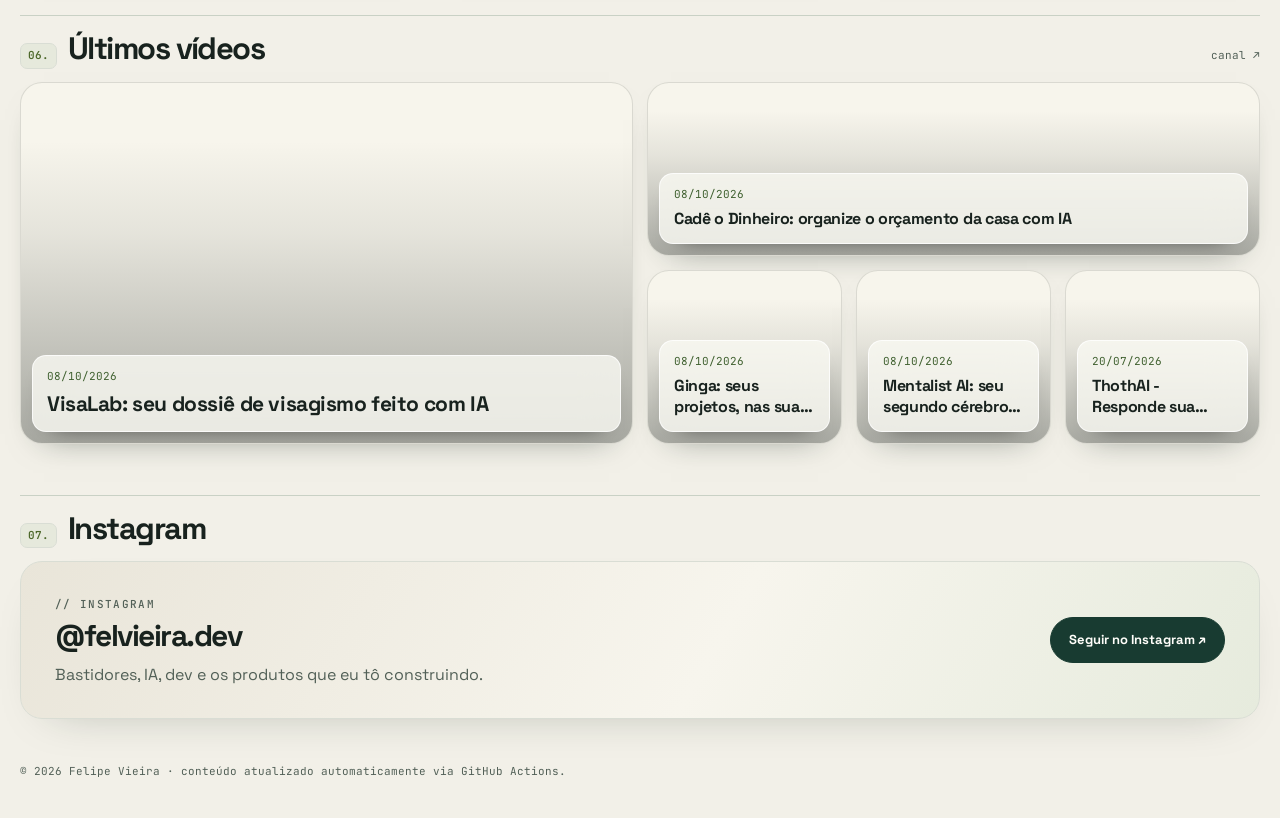
==== commit 83e9d609: "Improve browser extension descriptions" ====
--- a/index.html
+++ b/index.html
@@ -57,5 +57,5 @@
   <section class="tile insta" id="insta" aria-labelledby="instagram-titulo"><div><p class="mono label">// instagram</p><h3>@felvieira.dev</h3><p class="muted">Bastidores, IA, dev e os produtos que eu tô construindo.</p></div><a class="btn ig" href="https://www.instagram.com/felvieira.dev/" target="_blank" rel="noopener">Seguir no Instagram ↗</a></section>
 </main>
 <footer class="mono muted">© <span id="y"></span> Felipe Vieira · conteúdo atualizado automaticamente via GitHub Actions.</footer>
-<script src="app.js?v=portfolio-project-media-v2-20261013"></script>
+<script src="app.js?v=portfolio-extension-copy-v3-20261013"></script>
 </body></html>
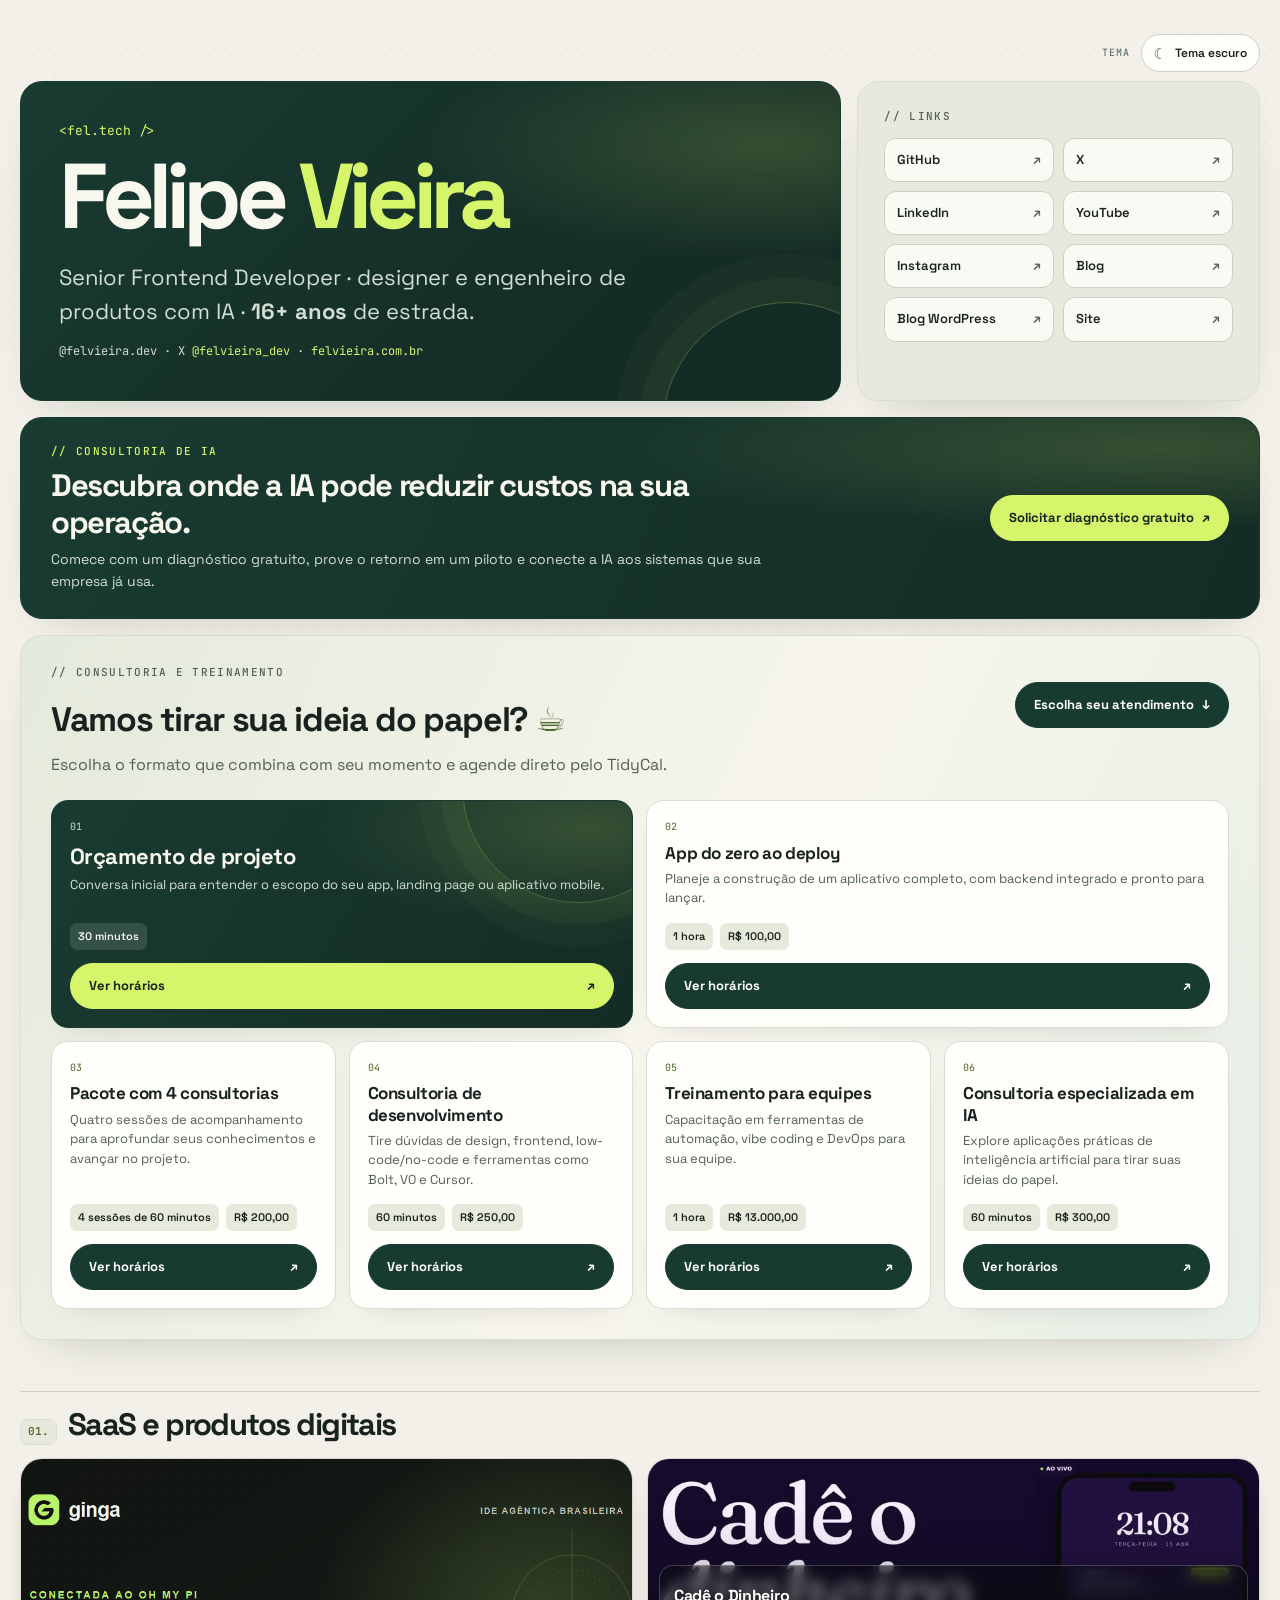
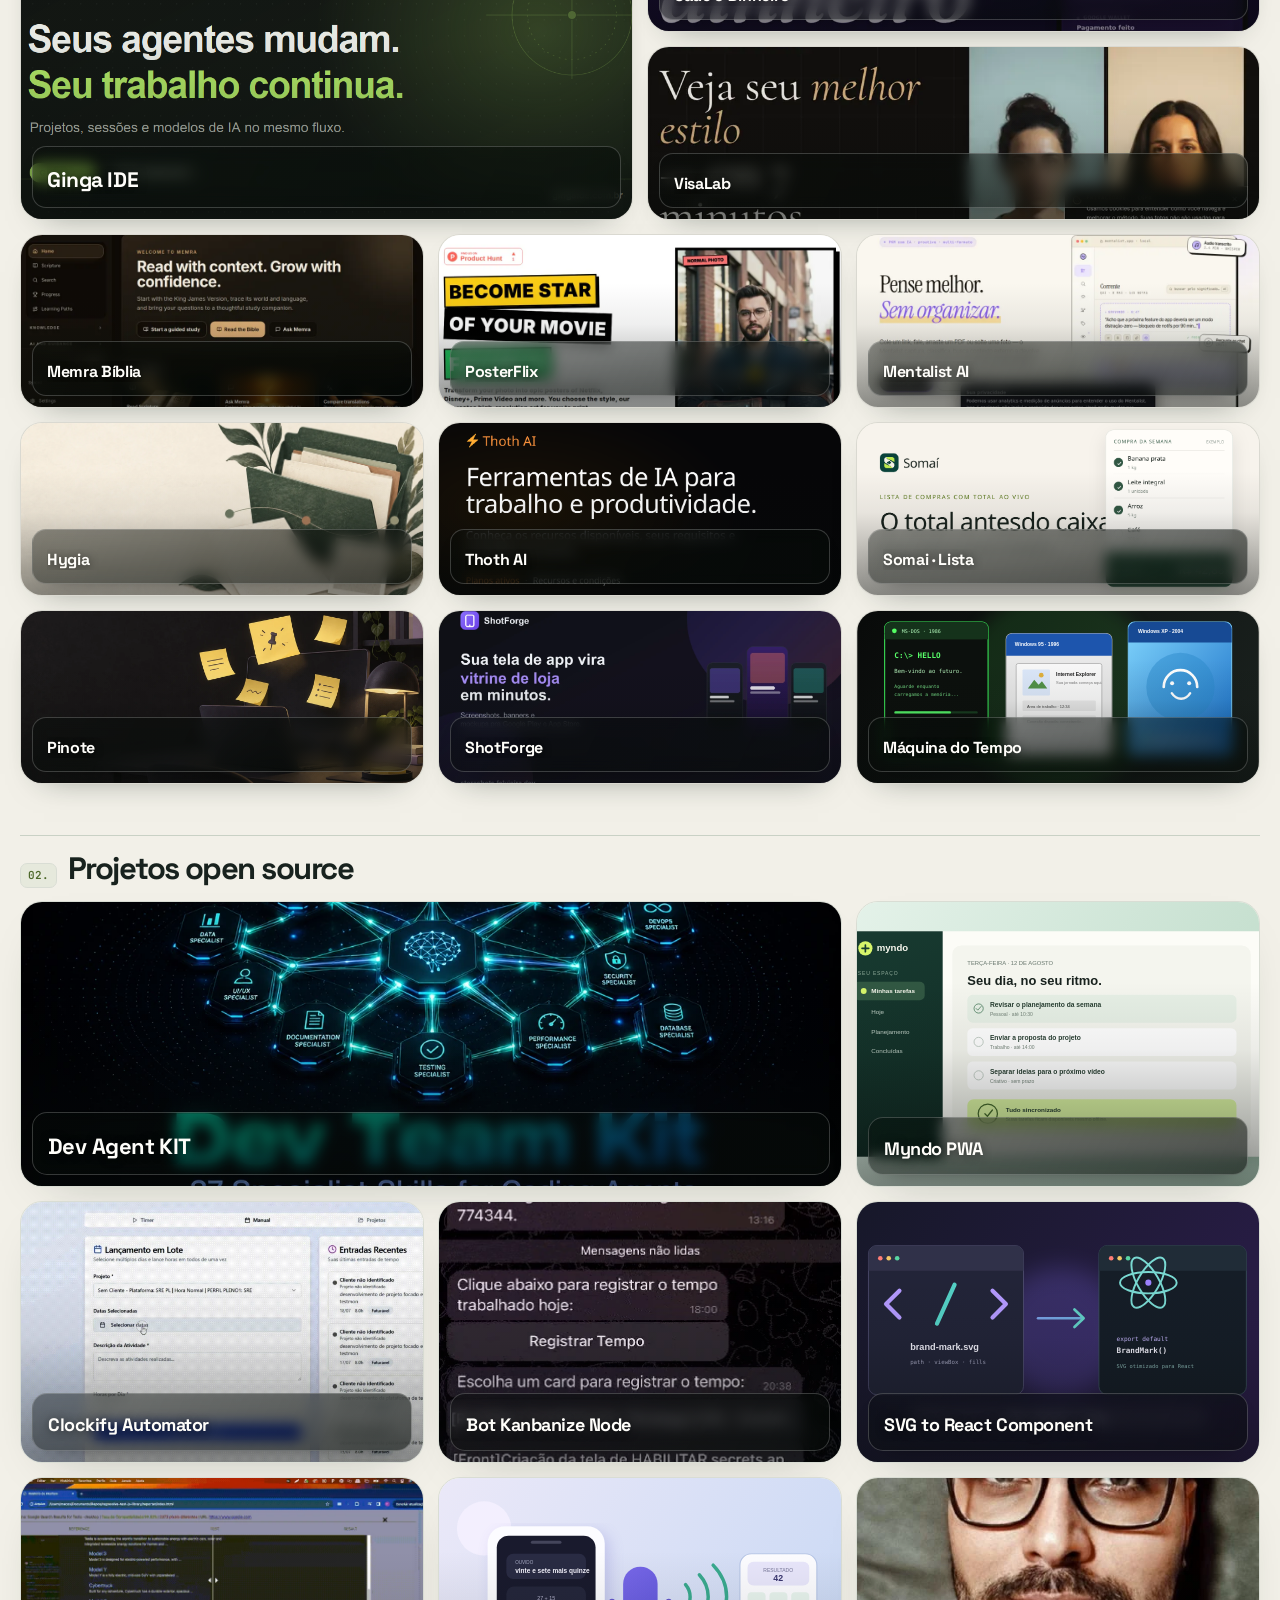
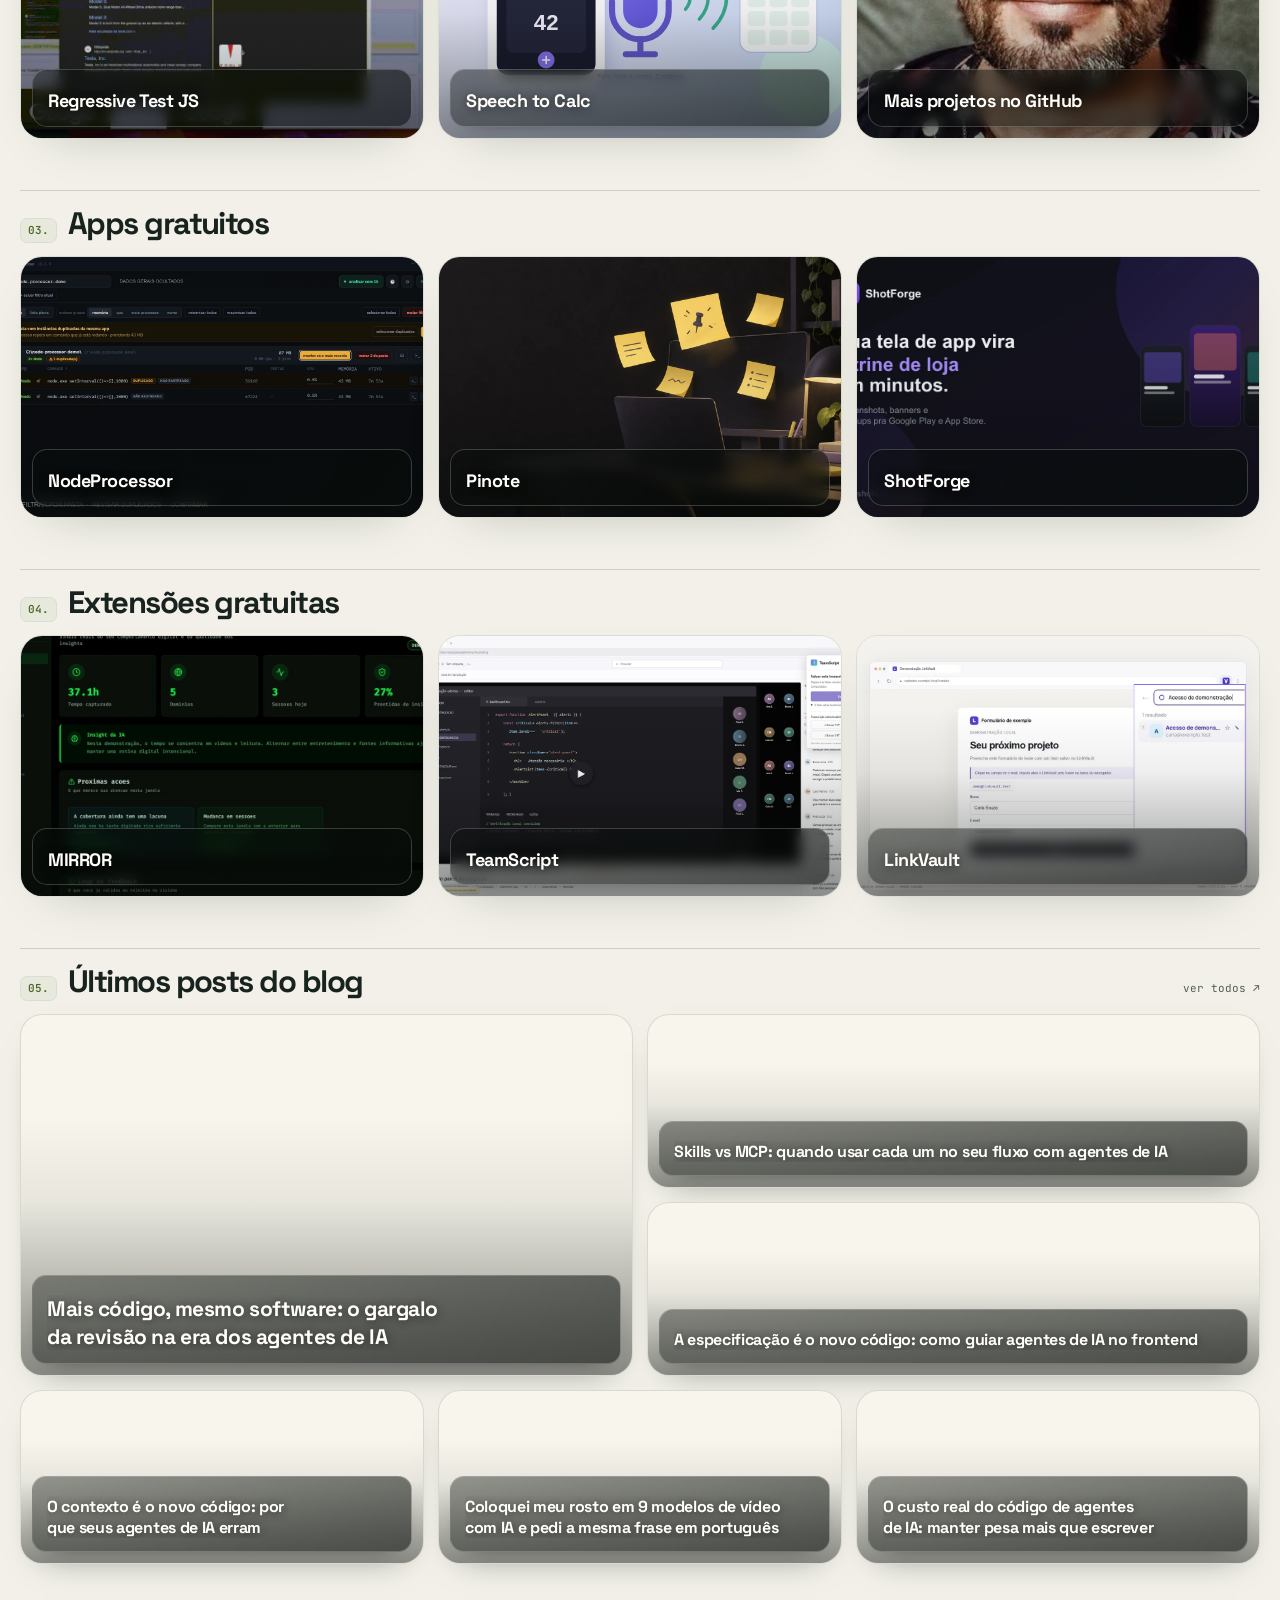
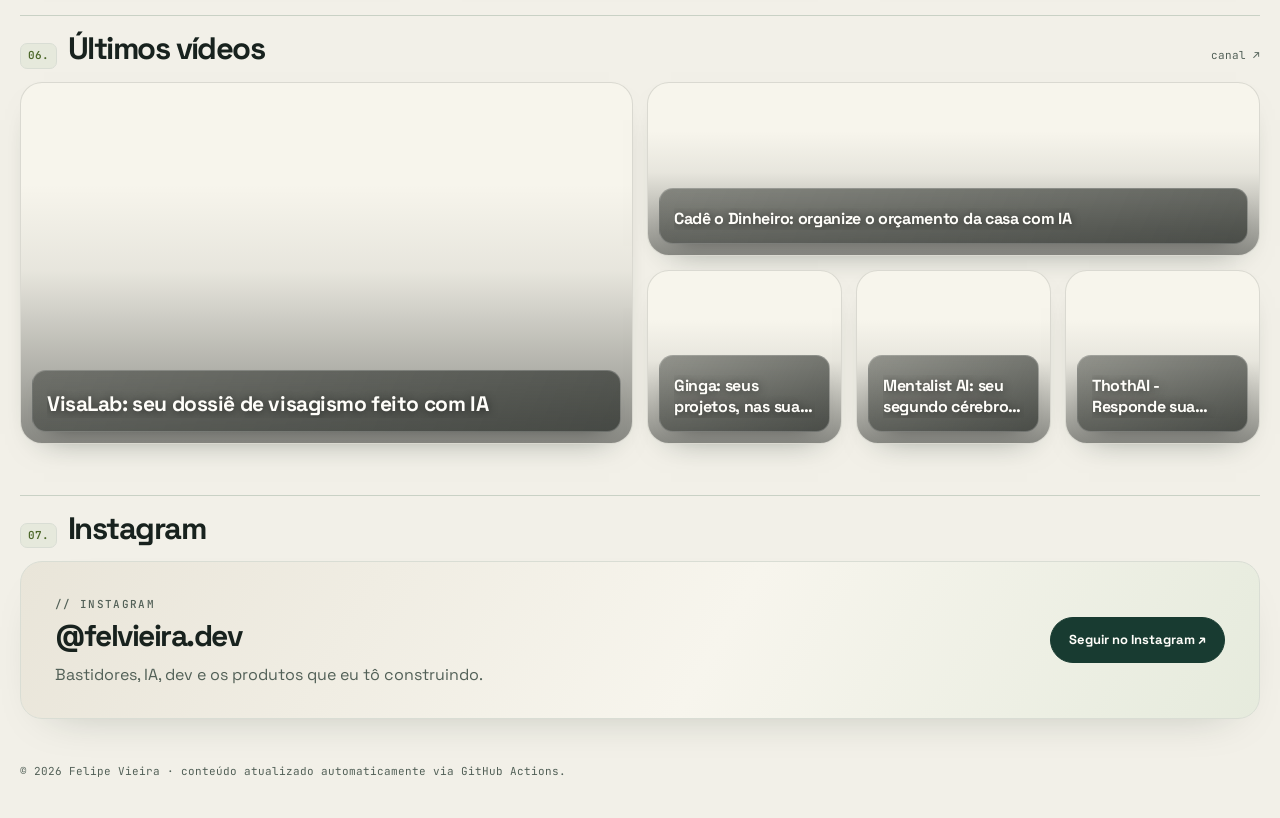
==== commit 30a8221e: "Show bento details on hover" ====
--- a/index.html
+++ b/index.html
@@ -3,7 +3,7 @@
 <meta name="description" content="Felipe Vieira: consultoria em IA com diagnóstico gratuito, produtos digitais, projetos open source, apps gratuitos, extensões, blog e vídeos.">
 <link rel="preconnect" href="https://fonts.googleapis.com"><link href="https://fonts.googleapis.com/css2?family=Space+Grotesk:wght@400;500;700&family=JetBrains+Mono:wght@400;600&display=swap" rel="stylesheet">
 <script>try{const saved=localStorage.getItem('felvieira-theme');document.documentElement.dataset.theme=saved==='dark'?'dark':'light'}catch{document.documentElement.dataset.theme='light'}</script>
-<link rel="stylesheet" href="style.css?v=portfolio-glass-media-20261013"></head><body><a class="skip-link" href="#conteudo">Pular para o conteúdo</a><div class="grid-bg" aria-hidden="true"></div>
+<link rel="stylesheet" href="style.css?v=portfolio-bento-hover-20261013"></head><body><a class="skip-link" href="#conteudo">Pular para o conteúdo</a><div class="grid-bg" aria-hidden="true"></div>
 <main class="bento" id="conteudo">
   <div class="theme-control">
     <span class="mono">Tema</span>
@@ -57,5 +57,5 @@
   <section class="tile insta" id="insta" aria-labelledby="instagram-titulo"><div><p class="mono label">// instagram</p><h3>@felvieira.dev</h3><p class="muted">Bastidores, IA, dev e os produtos que eu tô construindo.</p></div><a class="btn ig" href="https://www.instagram.com/felvieira.dev/" target="_blank" rel="noopener">Seguir no Instagram ↗</a></section>
 </main>
 <footer class="mono muted">© <span id="y"></span> Felipe Vieira · conteúdo atualizado automaticamente via GitHub Actions.</footer>
-<script src="app.js?v=portfolio-extension-copy-v3-20261013"></script>
+<script src="app.js?v=portfolio-bento-hover-20261013"></script>
 </body></html>
--- a/style.css
+++ b/style.css
@@ -341,13 +341,17 @@
 .media:hover { transform: translateY(-4px); border-color: rgba(24, 59, 49, .45); box-shadow: 0 22px 38px -24px rgba(22, 39, 30, .48); }
 .media:focus-visible { outline: none; box-shadow: 0 0 0 3px var(--focus-ring), 0 22px 38px -24px rgba(22, 39, 30, .48); }
 .media img, .link-card > img { position: absolute; z-index: -2; inset: 0; width: 100%; height: 100%; object-fit: cover; object-position: center; transition: transform .55s cubic-bezier(.2,.7,.2,1); }
-.media:hover img, .link-card:hover > img { transform: scale(1.045); }
-.media::after, .link-card::after { content: ''; position: absolute; z-index: -1; inset: 0; background: linear-gradient(180deg, rgba(13, 20, 17, 0) 16%, rgba(13, 20, 17, .08) 42%, rgba(13, 20, 17, .34) 100%); }
-.media .body { position: absolute; inset: auto 11px 11px; padding: 12px 14px 13px; border: 1px solid var(--media-panel-border); border-radius: 14px; background: var(--media-panel); box-shadow: 0 12px 24px -20px rgba(0, 0, 0, .9); backdrop-filter: blur(18px) saturate(140%); -webkit-backdrop-filter: blur(18px) saturate(140%); }
-.media h3 { display: -webkit-box; overflow: hidden; margin: 0; color: var(--media-text); font-size: 16px; line-height: 1.32; letter-spacing: -.02em; text-shadow: none; -webkit-box-orient: vertical; -webkit-line-clamp: 2; }
-.media p { display: -webkit-box; overflow: hidden; margin: 5px 0 0; color: var(--media-copy); font-size: 13px; line-height: 1.48; -webkit-box-orient: vertical; -webkit-line-clamp: 2; }
-.media .small, .date { color: var(--media-accent); font-size: 11px; }
+.media:hover img, .media:focus-visible img, .media:focus-within img, .link-card:hover > img, .link-card:focus-visible > img, .link-card:focus-within > img { transform: scale(1.04); }
+.media::after, .link-card::after { content: ''; position: absolute; z-index: -1; inset: 0; background: linear-gradient(180deg, rgba(8, 12, 10, 0) 28%, rgba(8, 12, 10, .08) 52%, rgba(8, 12, 10, .55) 100%); opacity: .84; transition: opacity .24s ease; }
+.media:hover::after, .media:focus-visible::after, .media:focus-within::after, .link-card:hover::after, .link-card:focus-visible::after, .link-card:focus-within::after { opacity: 1; }
+.media .body, .link-card__body { position: absolute; inset: auto 11px 11px; display: flex; flex-direction: column; gap: 7px; overflow: hidden; max-height: calc(100% - 22px); padding: 12px 14px 13px; border: 1px solid rgba(255, 255, 255, .2); border-radius: 14px; background: linear-gradient(115deg, rgba(7, 12, 9, .38), rgba(7, 12, 9, .54)); box-shadow: 0 10px 24px -18px rgba(0, 0, 0, .72); color: #fffefa; backdrop-filter: blur(7px) saturate(115%); -webkit-backdrop-filter: blur(7px) saturate(115%); }
+.media .body__details, .link-card__details { overflow: hidden; max-height: 0; opacity: 0; transform: translateY(7px); transition: max-height .34s cubic-bezier(.2,.7,.2,1), opacity .2s ease, transform .28s cubic-bezier(.2,.7,.2,1); }
+.media h3 { display: -webkit-box; overflow: hidden; margin: 0; color: #fffefa; font-size: 16px; line-height: 1.32; letter-spacing: -.02em; text-shadow: 0 1px 8px rgba(0, 0, 0, .55); text-wrap: balance; -webkit-box-orient: vertical; -webkit-line-clamp: 2; }
+.media p { display: -webkit-box; overflow: hidden; margin: 0; color: rgba(255, 254, 250, .88); font-size: 13px; line-height: 1.48; text-wrap: pretty; -webkit-box-orient: vertical; -webkit-line-clamp: 2; }
+.media .small, .date { color: var(--lime); font-size: 11px; }
 .date { display: block; margin-bottom: 5px; }
+.media:hover .body__details, .media:focus-visible .body__details, .media:focus-within .body__details { max-height: 90px; opacity: 1; transform: translateY(0); }
+.media:hover .body, .media:focus-visible .body, .media:focus-within .body, .link-card:hover .link-card__body, .link-card:focus-visible .link-card__body, .link-card:focus-within .link-card__body { border-color: rgba(255, 255, 255, .3); background: linear-gradient(115deg, rgba(7, 12, 9, .5), rgba(7, 12, 9, .68)); }
 .big { grid-column: span 3; grid-row: span 2; }
 .big h3 { font-size: 21px; }
 .wide { grid-column: span 3; }
@@ -374,17 +378,19 @@
   transition: transform .22s ease, border-color .22s ease, box-shadow .22s ease;
 }
 .link-card:hover { transform: translateY(-3px); border-color: var(--accent-strong); box-shadow: 0 20px 38px -26px rgba(22, 39, 30, .42); }
-.link-card__body { position: absolute; inset: auto 11px 11px; display: flex; flex-direction: column; gap: 7px; padding: 13px 15px; border: 1px solid var(--media-panel-border); border-radius: 15px; background: var(--media-panel); box-shadow: 0 12px 24px -20px rgba(0, 0, 0, .9); color: var(--media-text); backdrop-filter: blur(18px) saturate(140%); -webkit-backdrop-filter: blur(18px) saturate(140%); }
+.link-card__body { padding: 13px 15px; border-radius: 15px; transition: background-color .2s ease, border-color .2s ease; }
+.link-card__details { display: flex; flex-direction: column; gap: 7px; }
 .link-card__top { display: flex; align-items: center; justify-content: space-between; gap: 8px; }
-.link-card__number { color: var(--media-accent); font-size: 10px; font-weight: 600; }
-.link-card__kind { color: var(--media-copy); font-size: 10px; font-weight: 600; letter-spacing: .07em; }
-.link-card h3 { margin: 0; color: var(--media-text); font-size: 18px; line-height: 1.25; letter-spacing: -.025em; }
-.link-card p { margin: 0; color: var(--media-copy); font-size: 13px; line-height: 1.48; }
-.link-card__meta { margin-top: auto; color: var(--media-accent); font-size: 11px; line-height: 1.45; }
-.link-card__link { display: flex; align-items: center; justify-content: space-between; gap: 10px; padding-top: 8px; border-top: 1px solid var(--media-panel-border); color: var(--media-accent); font-size: 13px; font-weight: 700; }
+.link-card__number, .link-card__kind { color: var(--lime); font-size: 10px; font-weight: 600; }
+.link-card__kind { letter-spacing: .07em; }
+.link-card h3 { margin: 0; color: #fffefa; font-size: 18px; line-height: 1.25; letter-spacing: -.025em; text-shadow: 0 1px 8px rgba(0, 0, 0, .55); text-wrap: balance; }
+.link-card p { margin: 0; color: rgba(255, 254, 250, .88); font-size: 13px; line-height: 1.48; text-wrap: pretty; }
+.link-card__meta { margin-top: auto; color: var(--lime); font-size: 11px; line-height: 1.45; }
+.link-card__link { display: flex; align-items: center; justify-content: space-between; gap: 10px; padding-top: 8px; border-top: 1px solid rgba(255, 255, 255, .22); color: var(--lime); font-size: 13px; font-weight: 700; }
 .link-card--featured { grid-column: span 2; min-height: 286px; }
 .link-card--featured h3 { font-size: 22px; }
-.link-card--profile .link-card__body { border-color: var(--media-panel-border); }
+.link-card--profile .link-card__body { border-color: rgba(255, 255, 255, .2); }
+.link-card:hover .link-card__details, .link-card:focus-visible .link-card__details, .link-card:focus-within .link-card__details { max-height: 180px; opacity: 1; transform: translateY(0); }
 .more { grid-column: 1 / -1; padding: 12px; text-align: center; }
 
 .insta {
@@ -443,7 +449,7 @@
   .big { grid-column: span 2; grid-row: span 2; }
   .big h3 { font-size: 19px; }
   .wide, .sq, .one { grid-column: span 1; }
-  .media .body { inset: auto 7px 7px; padding: 9px 10px 10px; border-radius: 11px; }
+  .media .body, .link-card__body { inset: auto 7px 7px; padding: 9px 10px 10px; border-radius: 11px; }
   .media h3 { font-size: 13px; }
   .media p { font-size: 11px; }
   .insta { align-items: flex-start; padding: 22px; }
@@ -452,6 +458,14 @@
   footer { width: min(100% - 28px, 520px); padding-bottom: 26px; }
 }
 
+@media (hover: none) {
+  .media .body__details { max-height: 90px; opacity: 1; transform: none; }
+  .link-card__details { max-height: 180px; opacity: 1; transform: none; }
+}
+
 @media (prefers-reduced-motion: reduce) {
   *, *::before, *::after { scroll-behavior: auto !important; transition-duration: .01ms !important; animation-duration: .01ms !important; animation-iteration-count: 1 !important; }
-}
+  .media:hover, .media:focus-visible, .media:focus-within, .link-card:hover, .link-card:focus-visible, .link-card:focus-within { transform: none; }
+  .media:hover img, .media:focus-visible img, .media:focus-within img, .link-card:hover > img, .link-card:focus-visible > img, .link-card:focus-within > img { transform: none; }
+  .media .body__details, .link-card__details { transform: none; }
+}
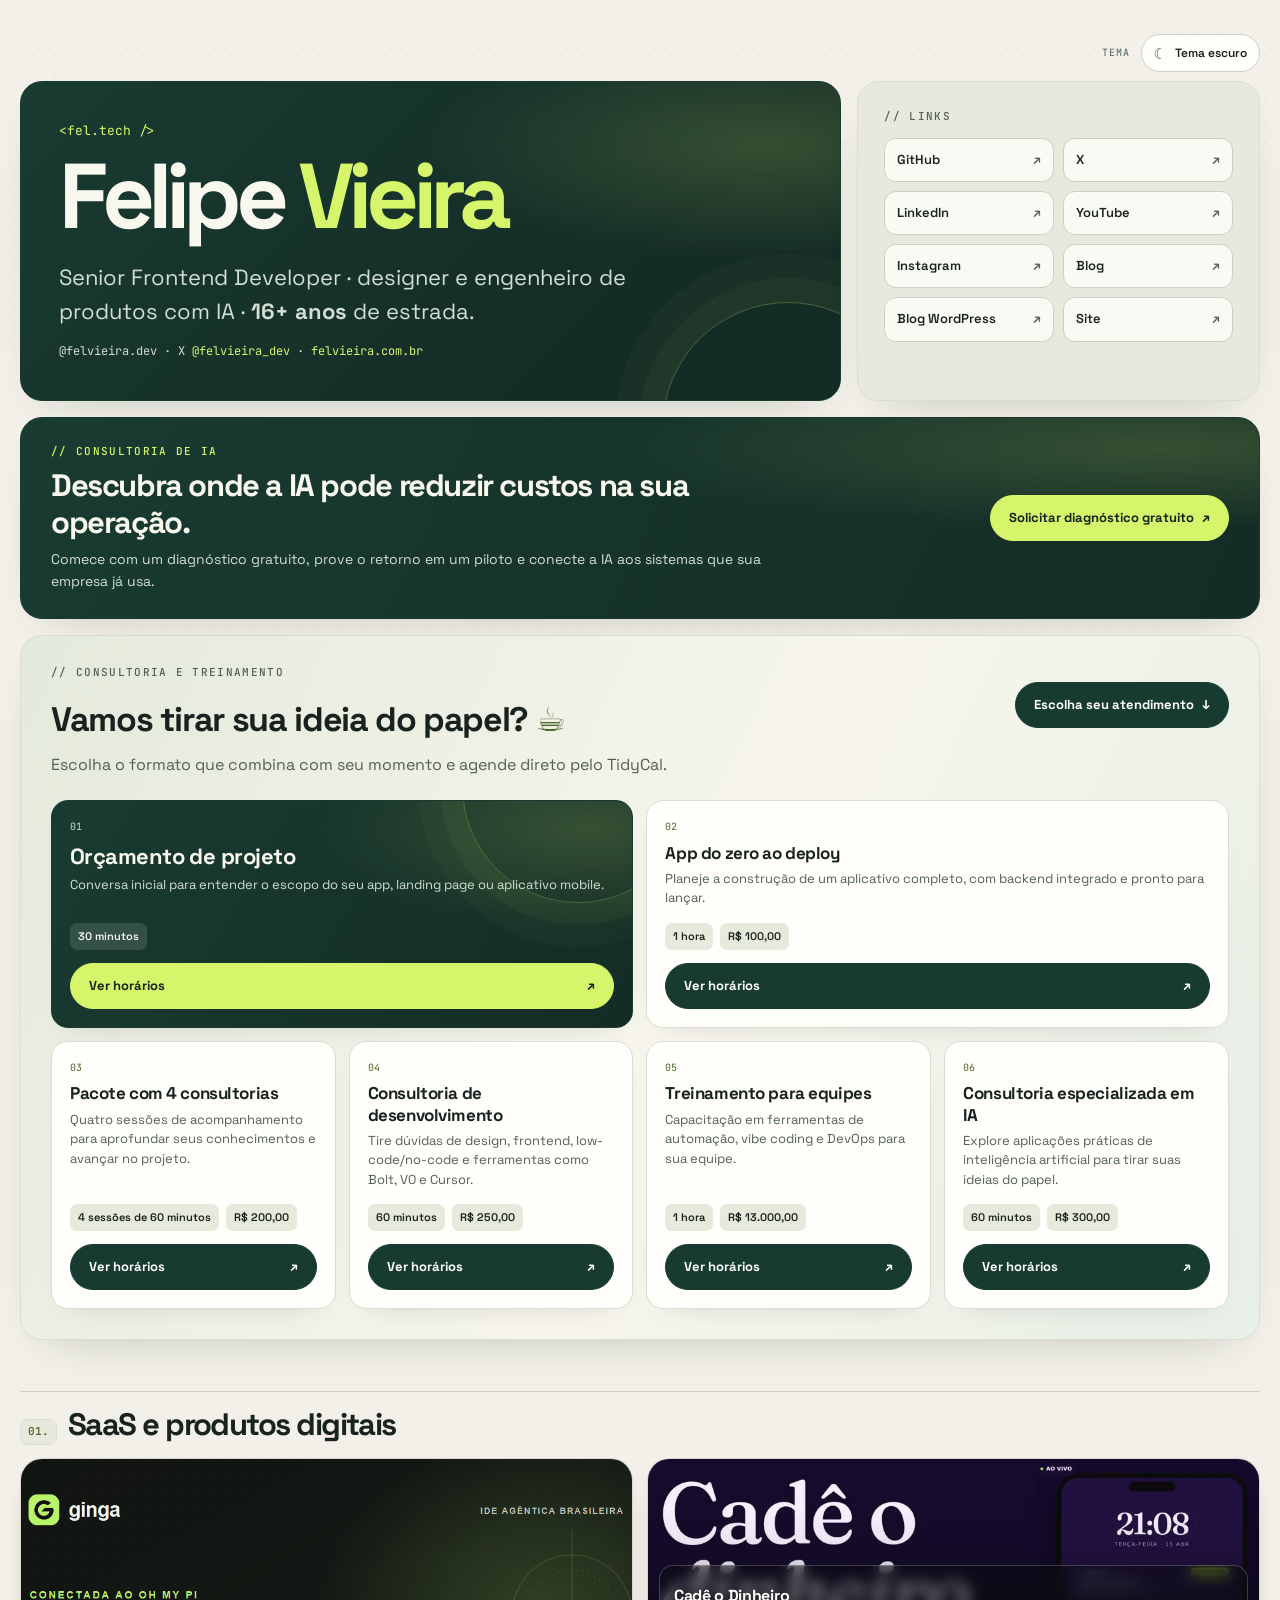
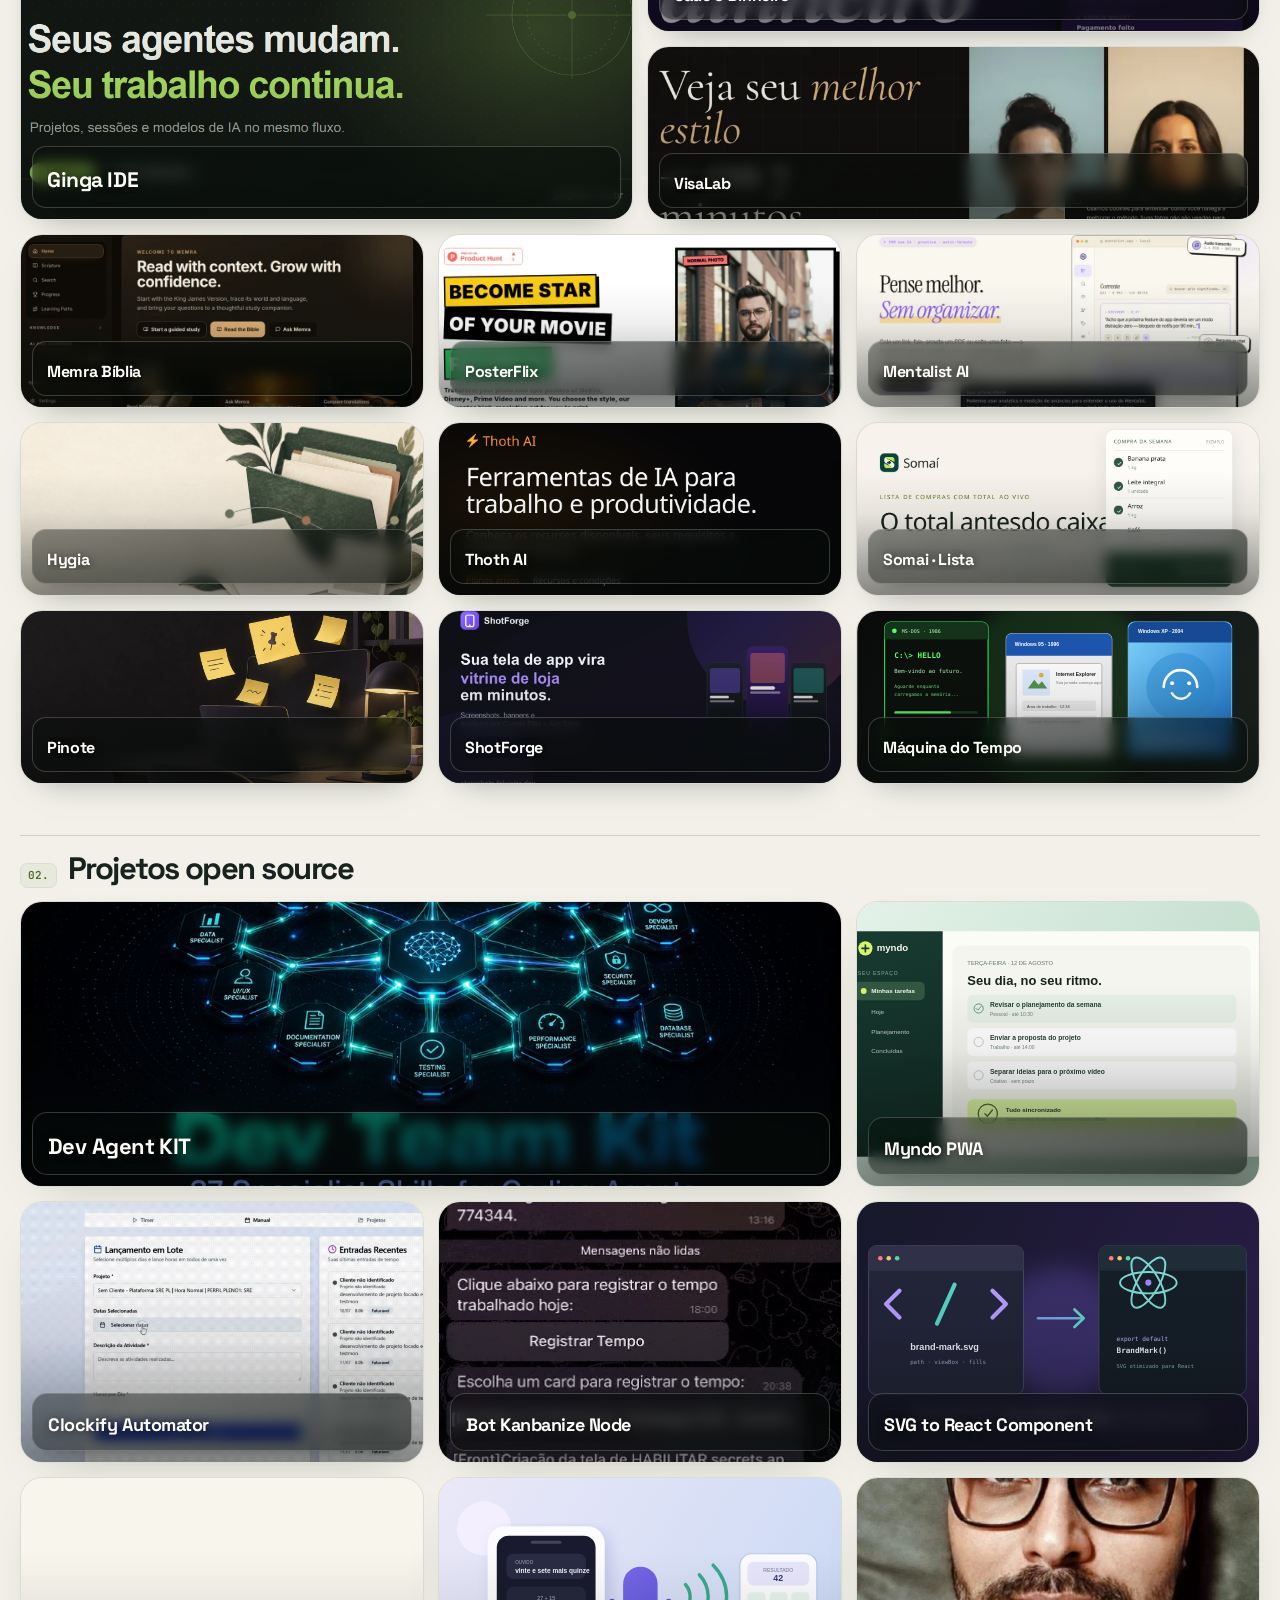
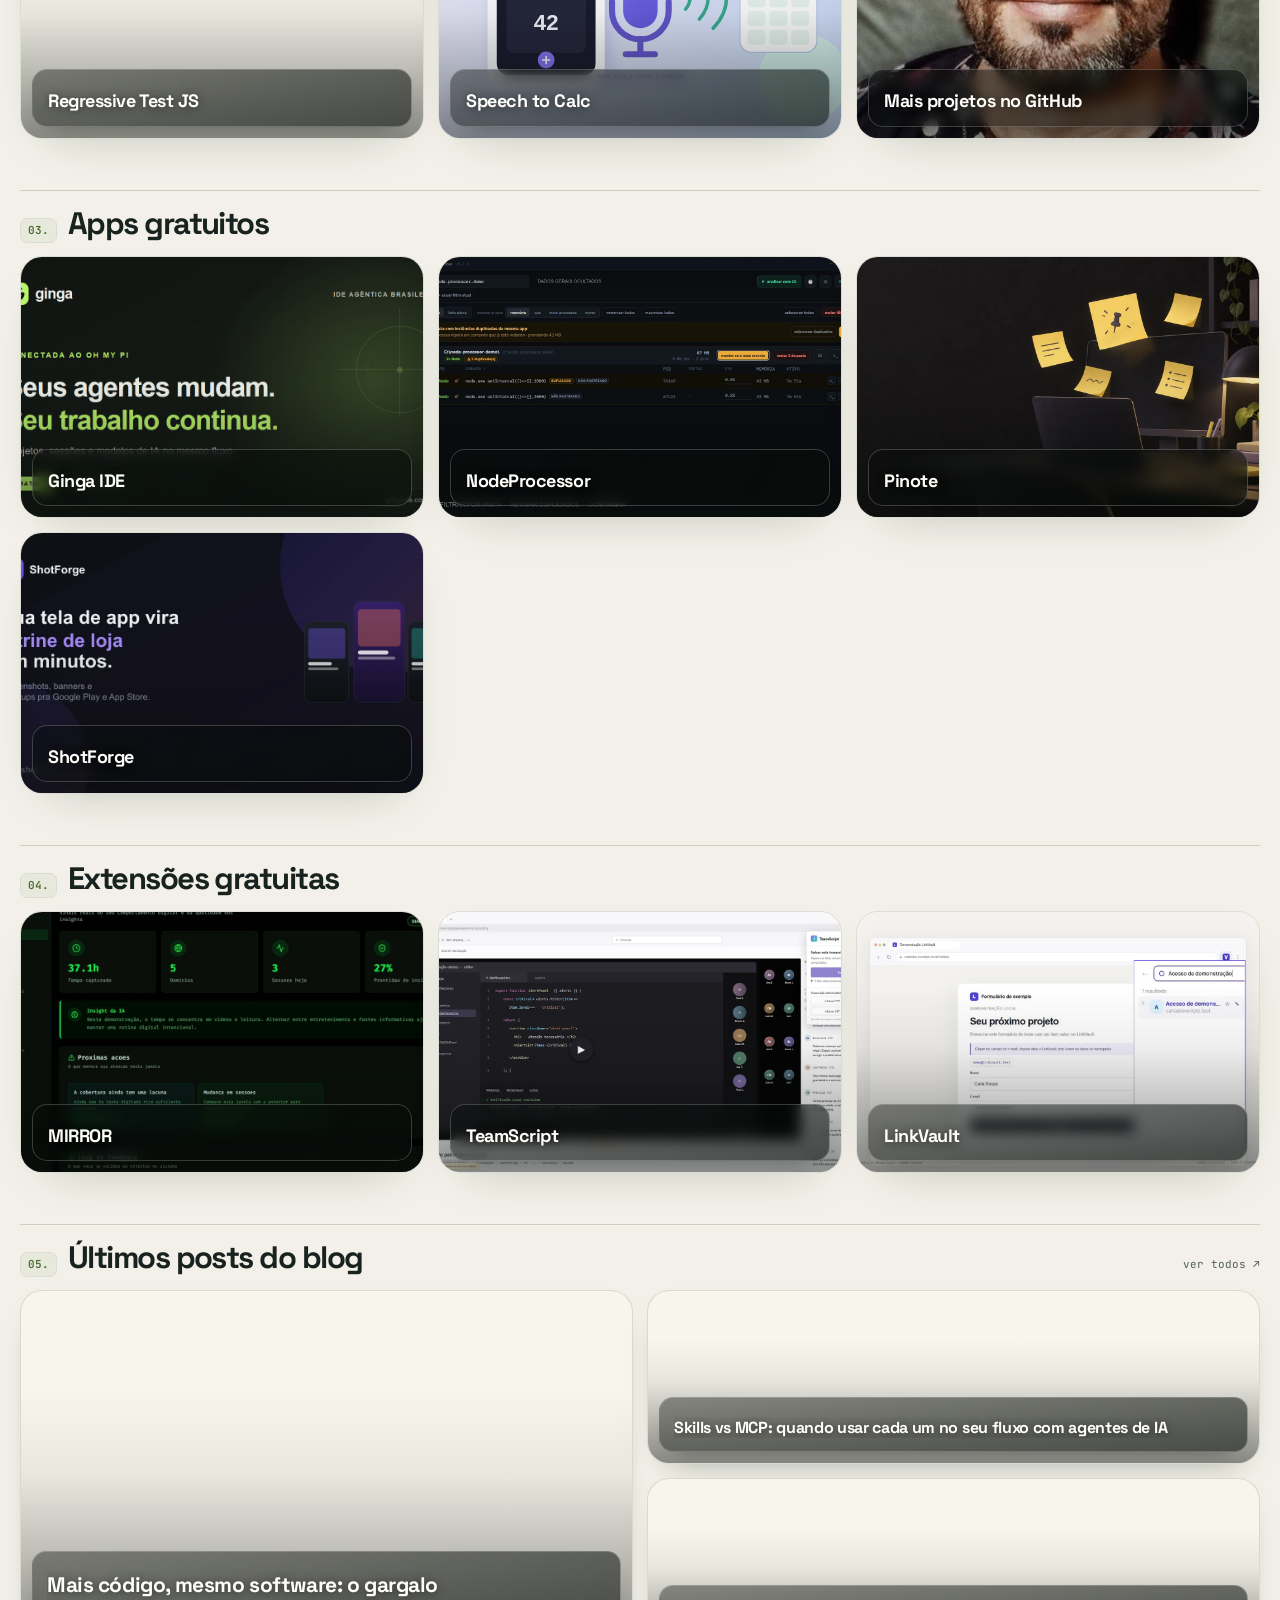
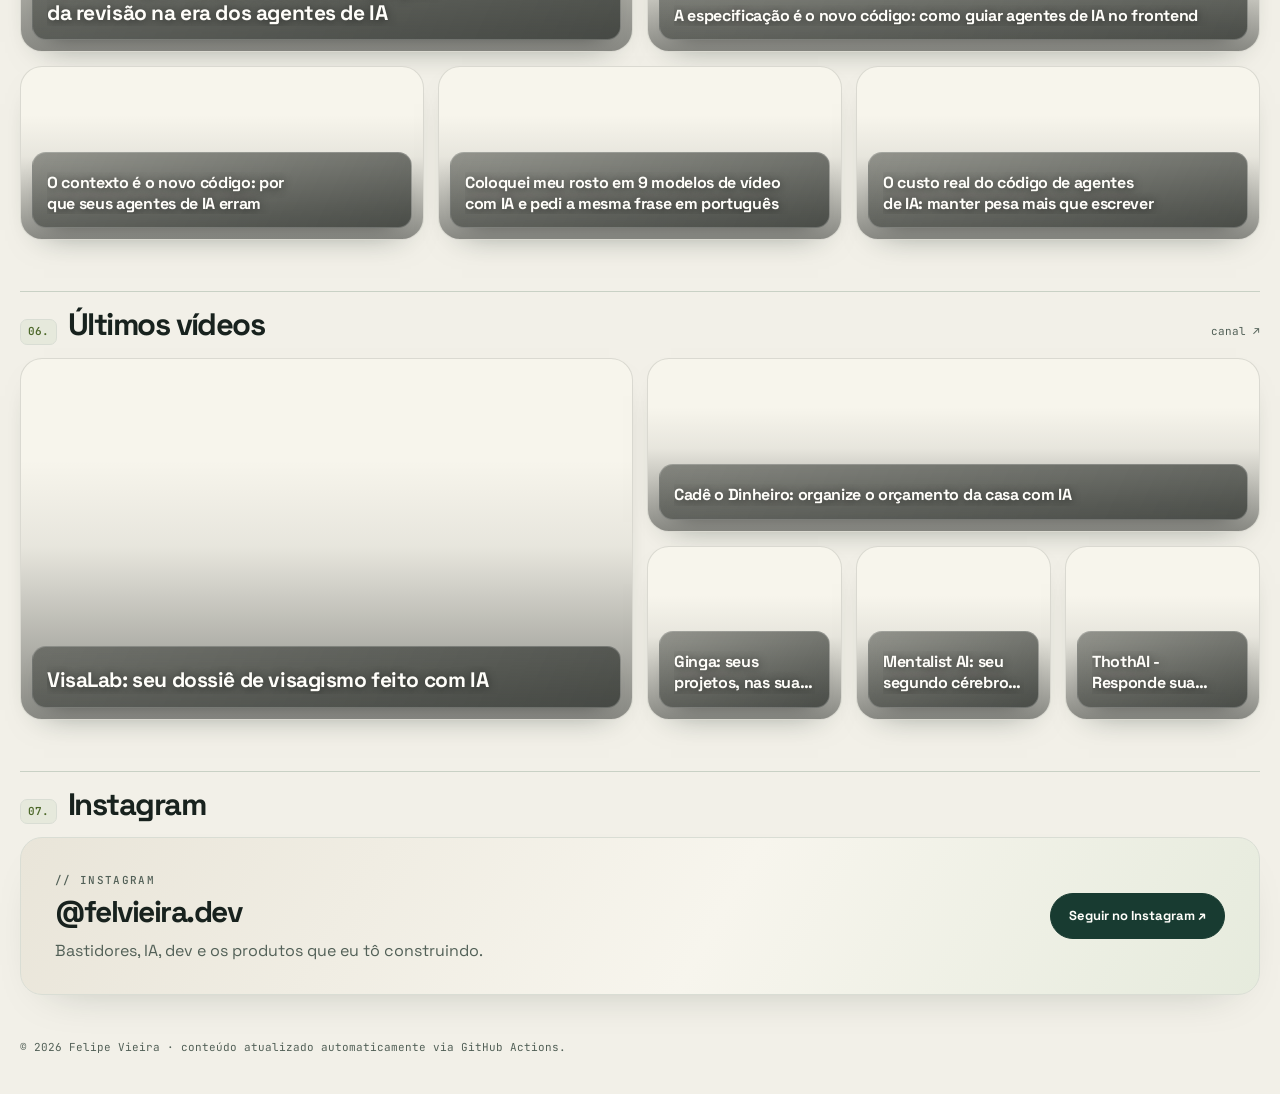
==== commit e326334f: "List Ginga IDE among free apps" ====
--- a/index.html
+++ b/index.html
@@ -57,5 +57,5 @@
   <section class="tile insta" id="insta" aria-labelledby="instagram-titulo"><div><p class="mono label">// instagram</p><h3>@felvieira.dev</h3><p class="muted">Bastidores, IA, dev e os produtos que eu tô construindo.</p></div><a class="btn ig" href="https://www.instagram.com/felvieira.dev/" target="_blank" rel="noopener">Seguir no Instagram ↗</a></section>
 </main>
 <footer class="mono muted">© <span id="y"></span> Felipe Vieira · conteúdo atualizado automaticamente via GitHub Actions.</footer>
-<script src="app.js?v=portfolio-bento-hover-20261013"></script>
+<script src="app.js?v=portfolio-free-ginga-20261013"></script>
 </body></html>
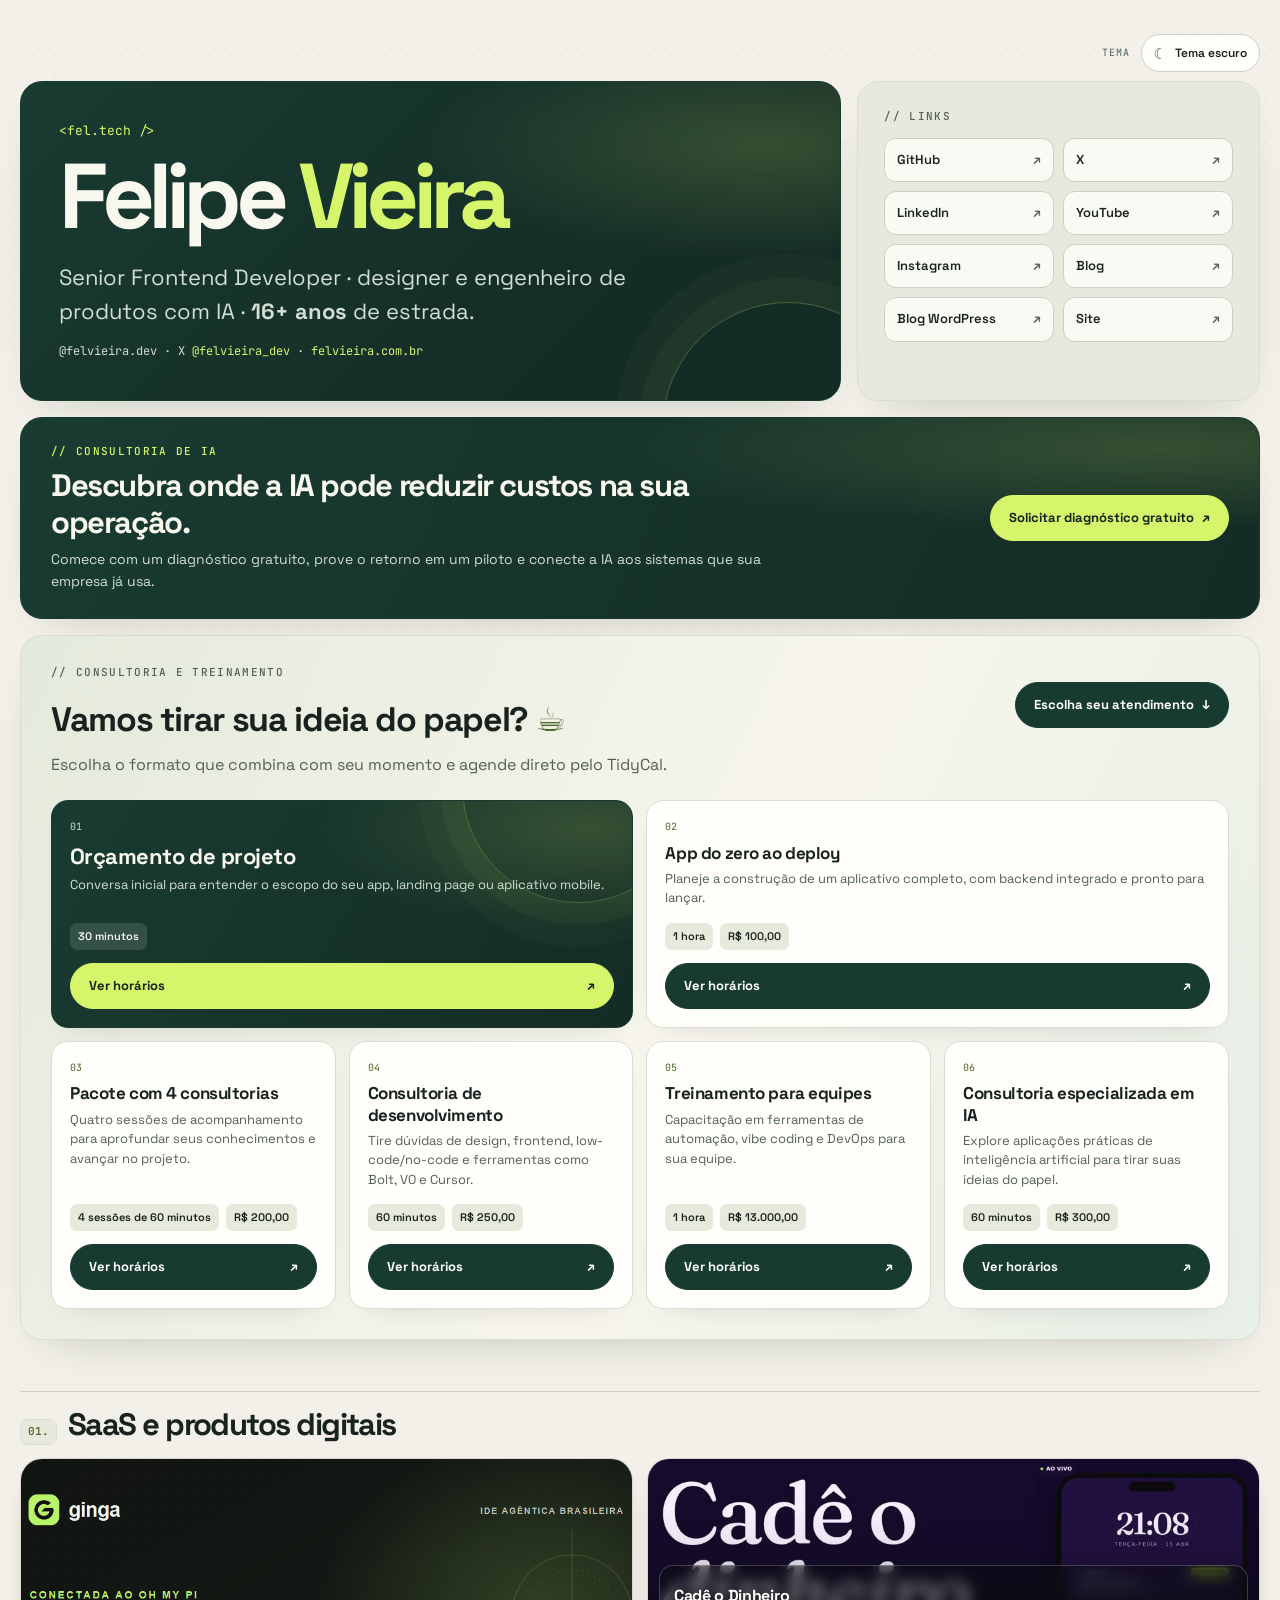
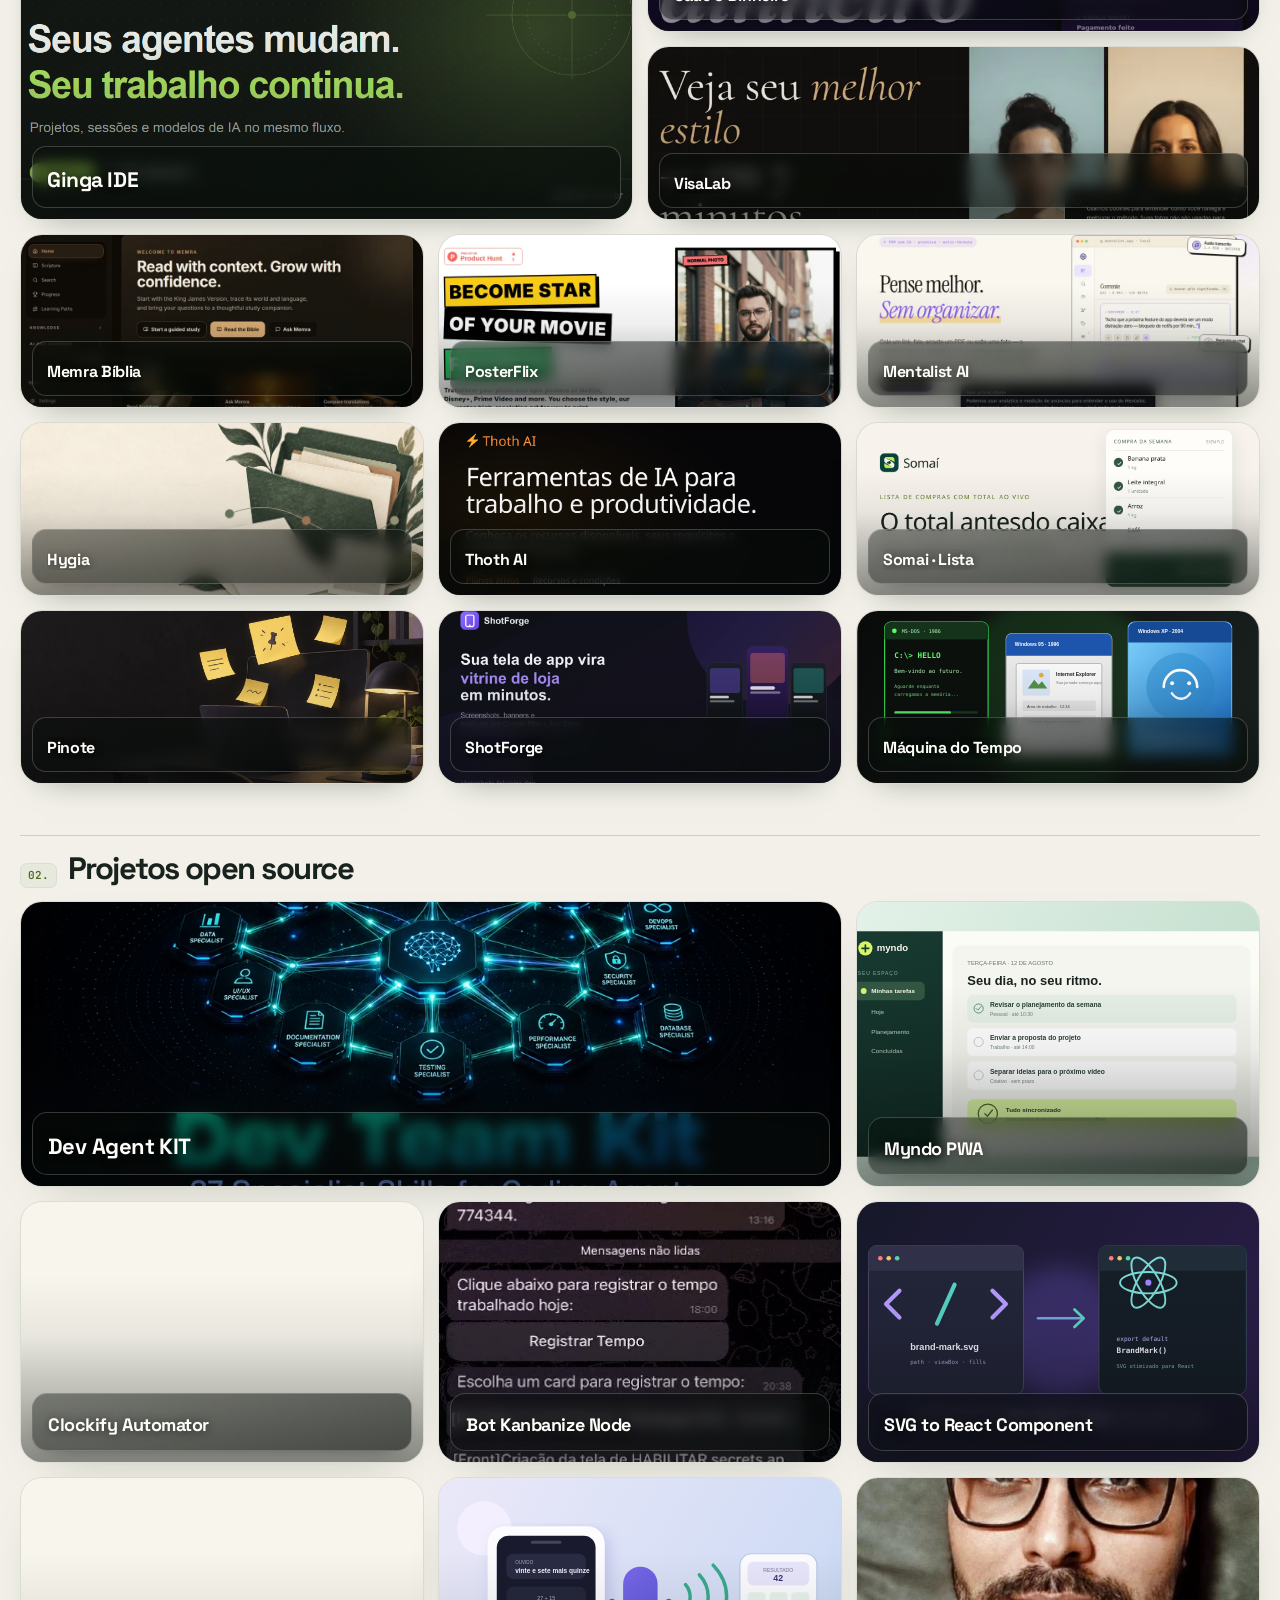
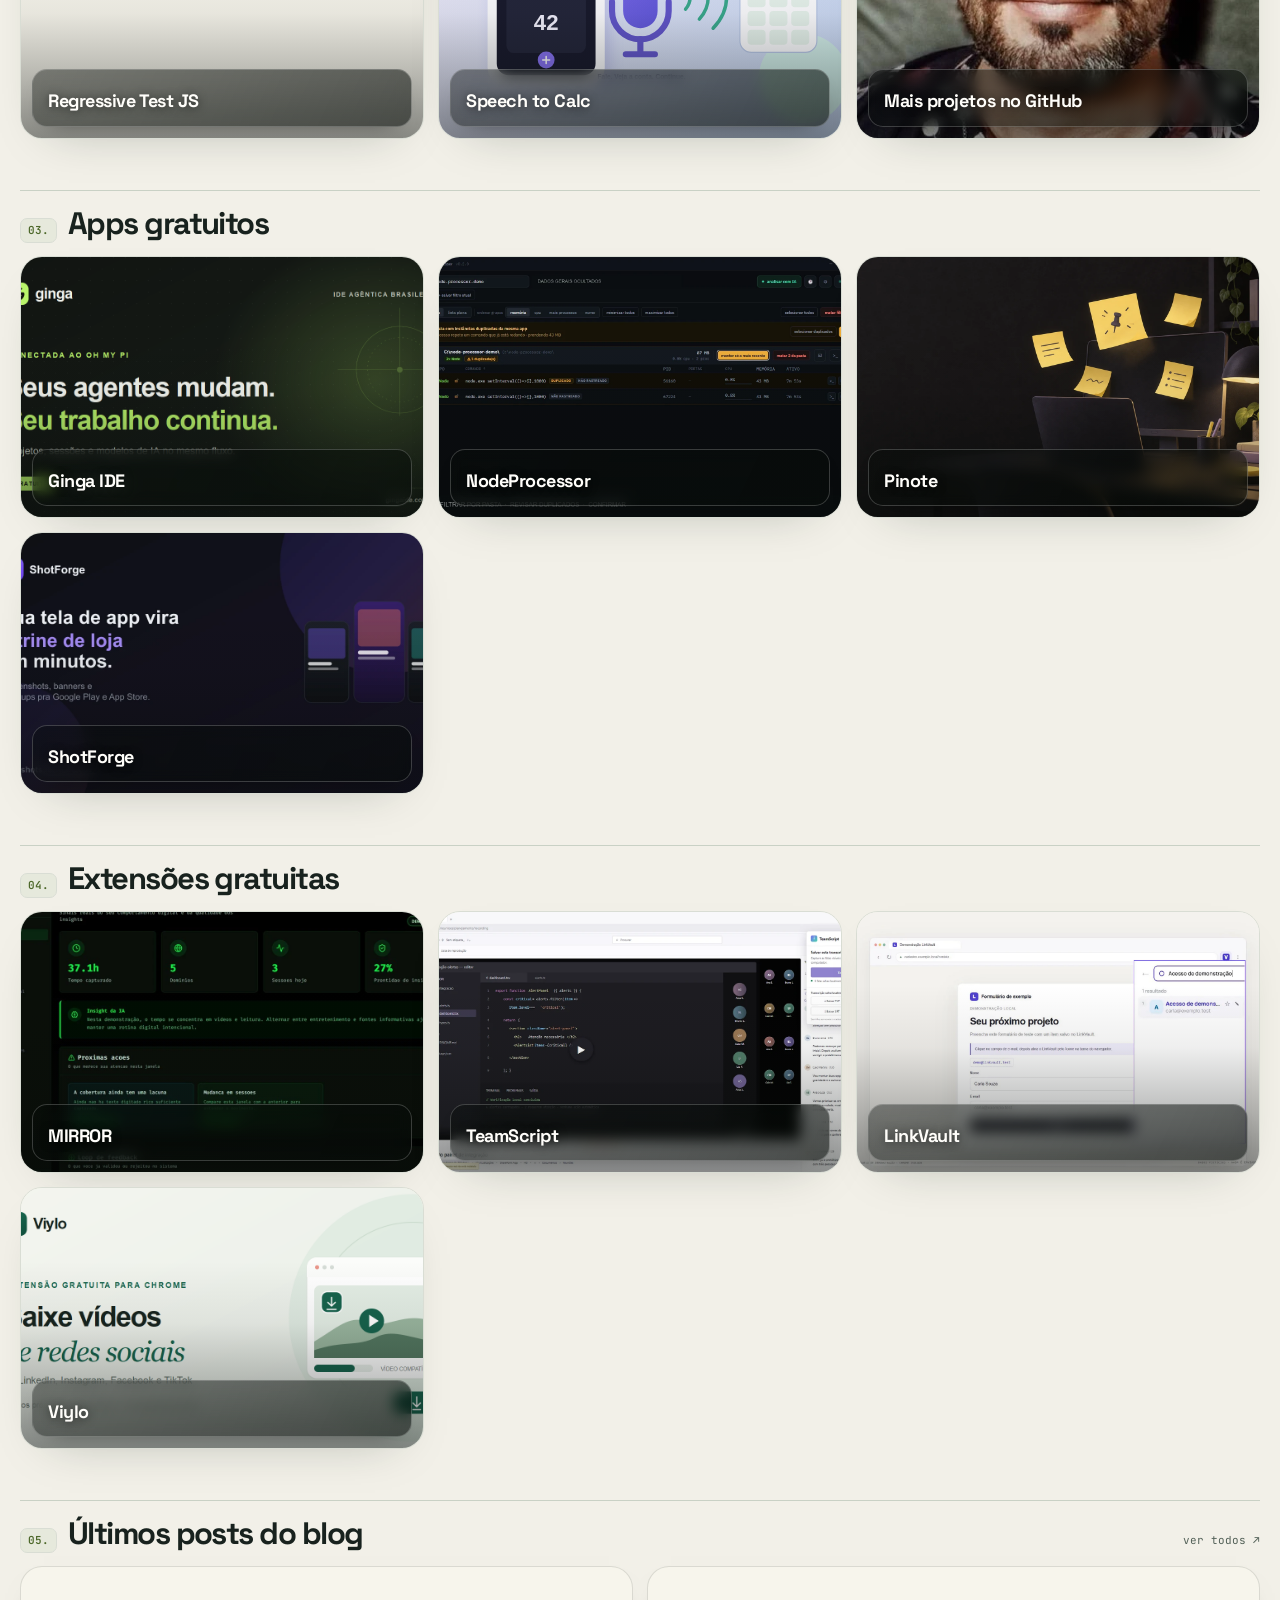
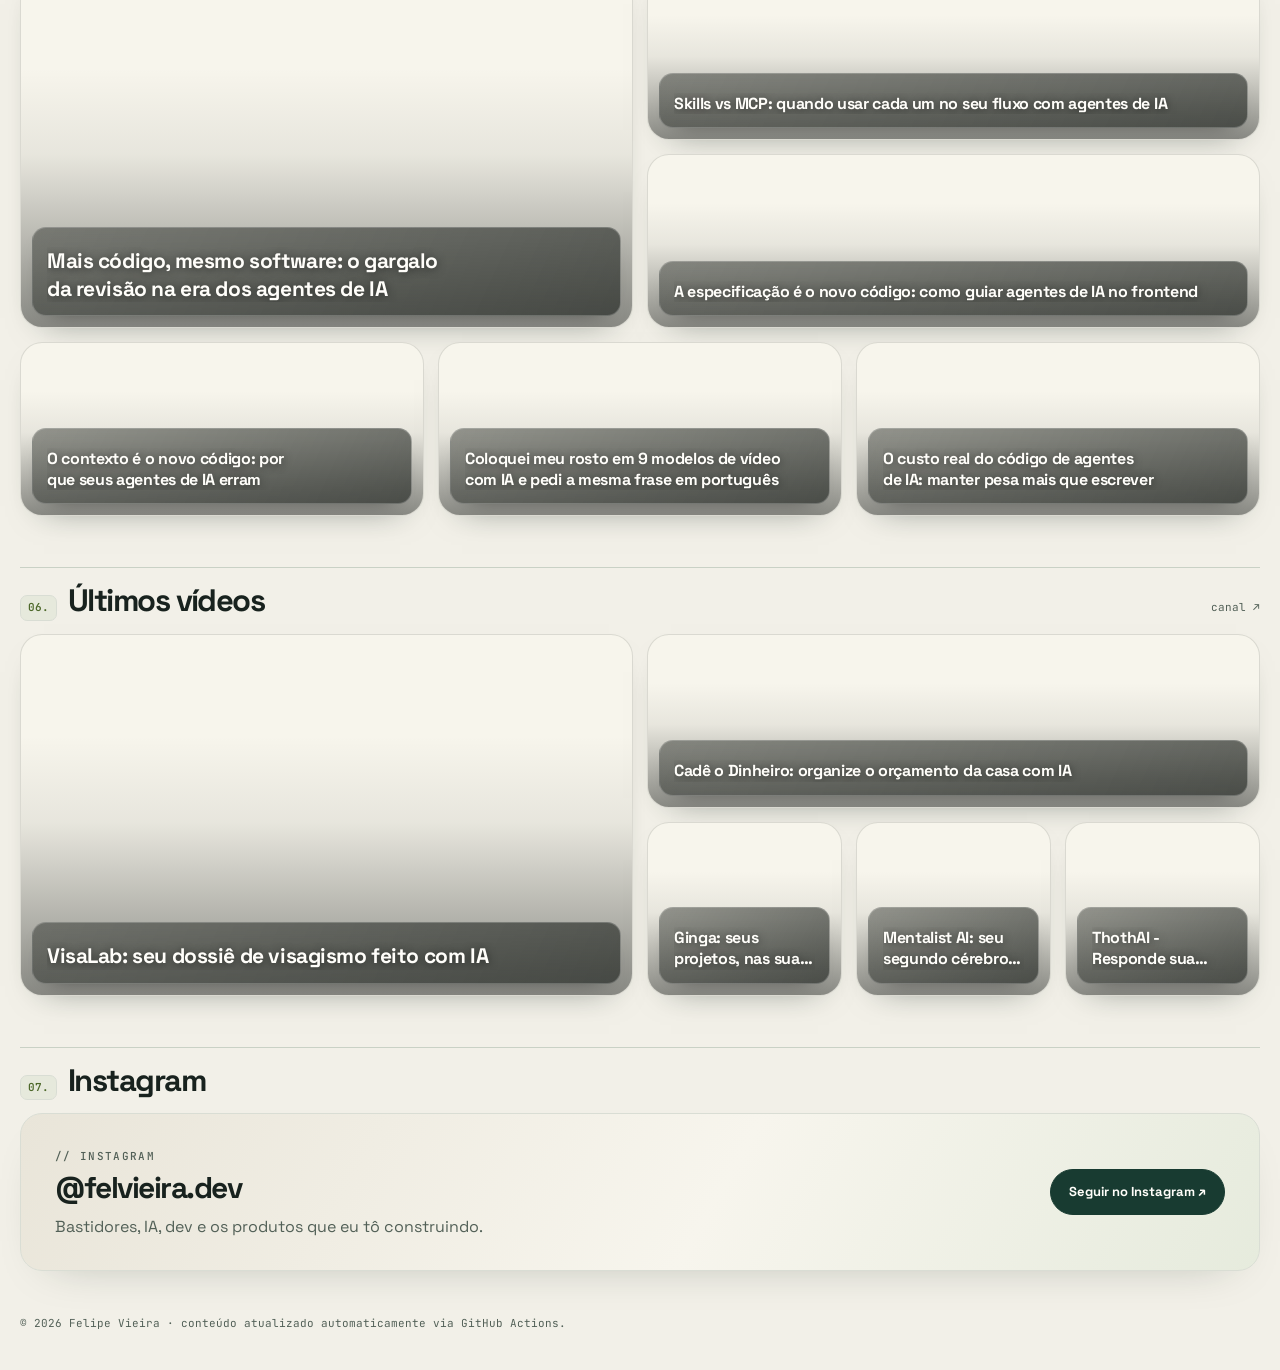
==== commit 4b16d1e7: "Add Viylo to extension listings" ====
--- a/index.html
+++ b/index.html
@@ -57,5 +57,5 @@
   <section class="tile insta" id="insta" aria-labelledby="instagram-titulo"><div><p class="mono label">// instagram</p><h3>@felvieira.dev</h3><p class="muted">Bastidores, IA, dev e os produtos que eu tô construindo.</p></div><a class="btn ig" href="https://www.instagram.com/felvieira.dev/" target="_blank" rel="noopener">Seguir no Instagram ↗</a></section>
 </main>
 <footer class="mono muted">© <span id="y"></span> Felipe Vieira · conteúdo atualizado automaticamente via GitHub Actions.</footer>
-<script src="app.js?v=portfolio-free-ginga-20261013"></script>
+<script src="app.js?v=portfolio-free-viylo-20261015"></script>
 </body></html>
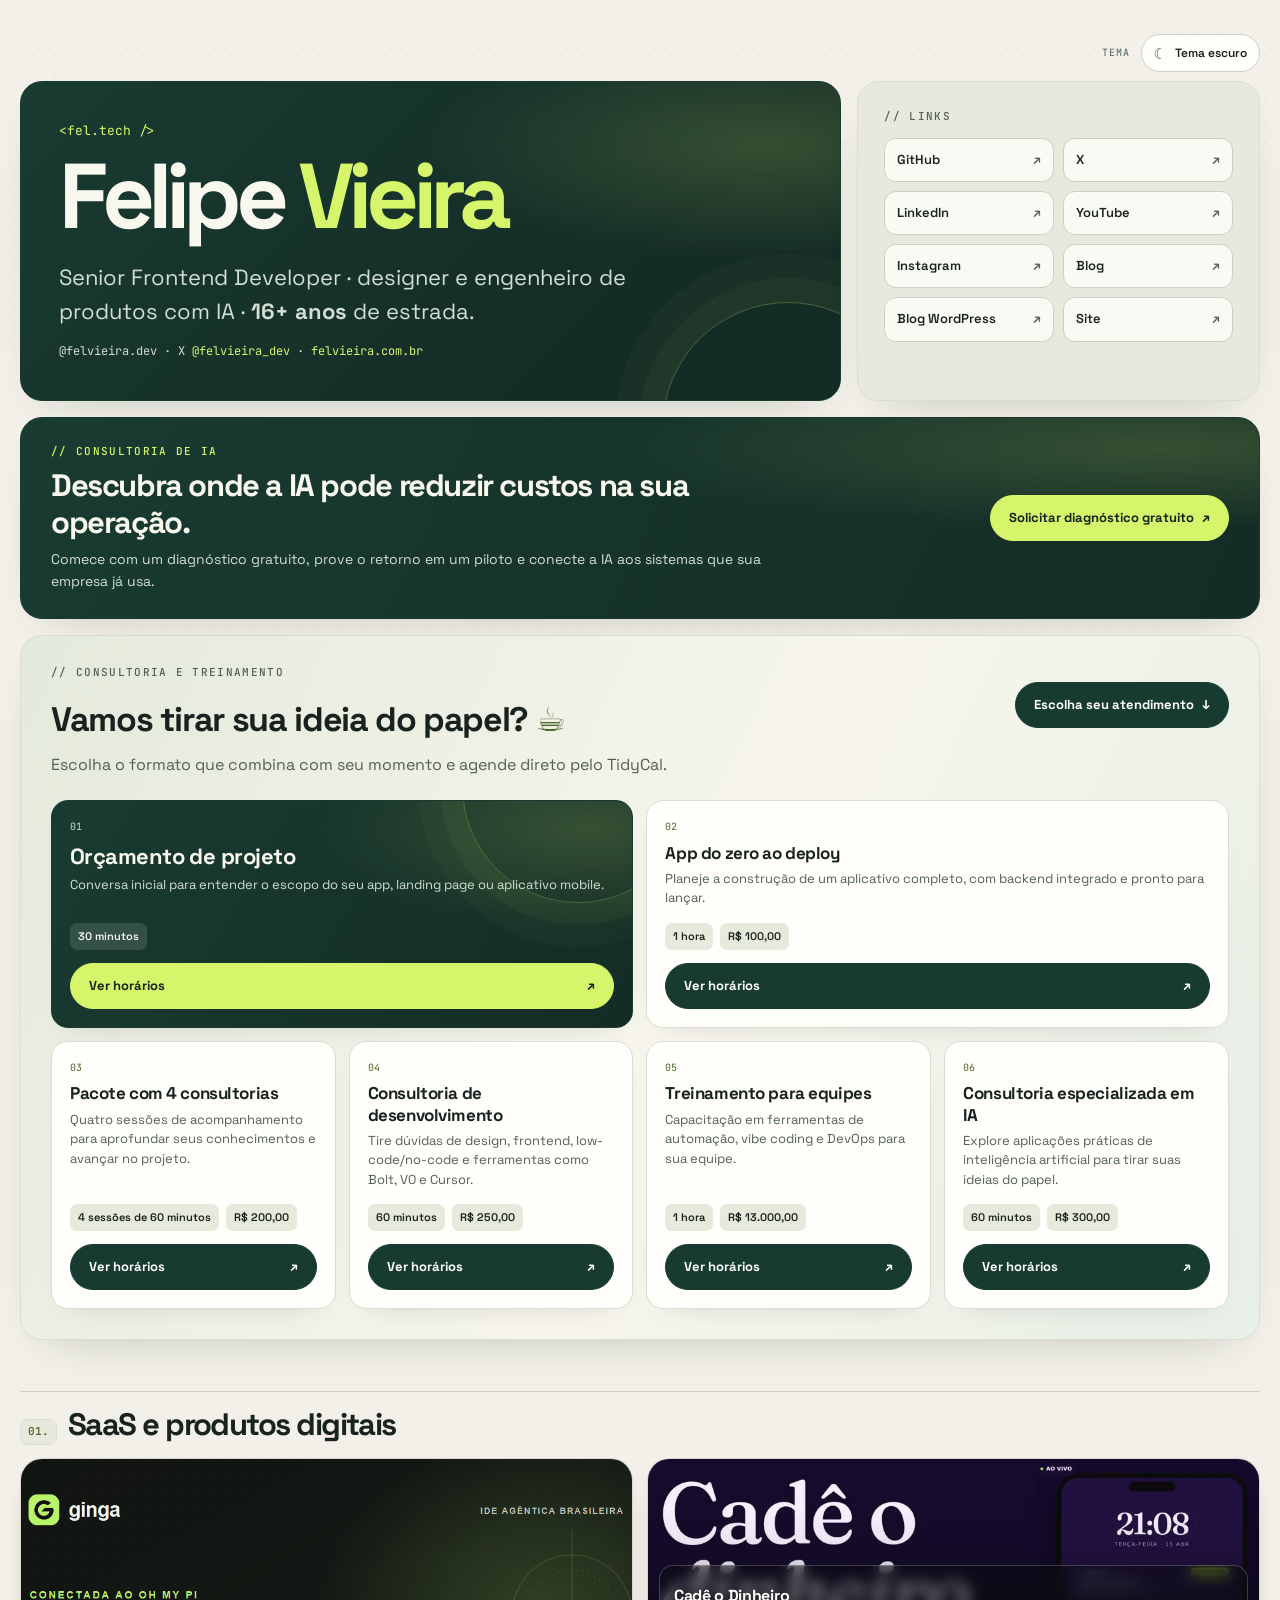
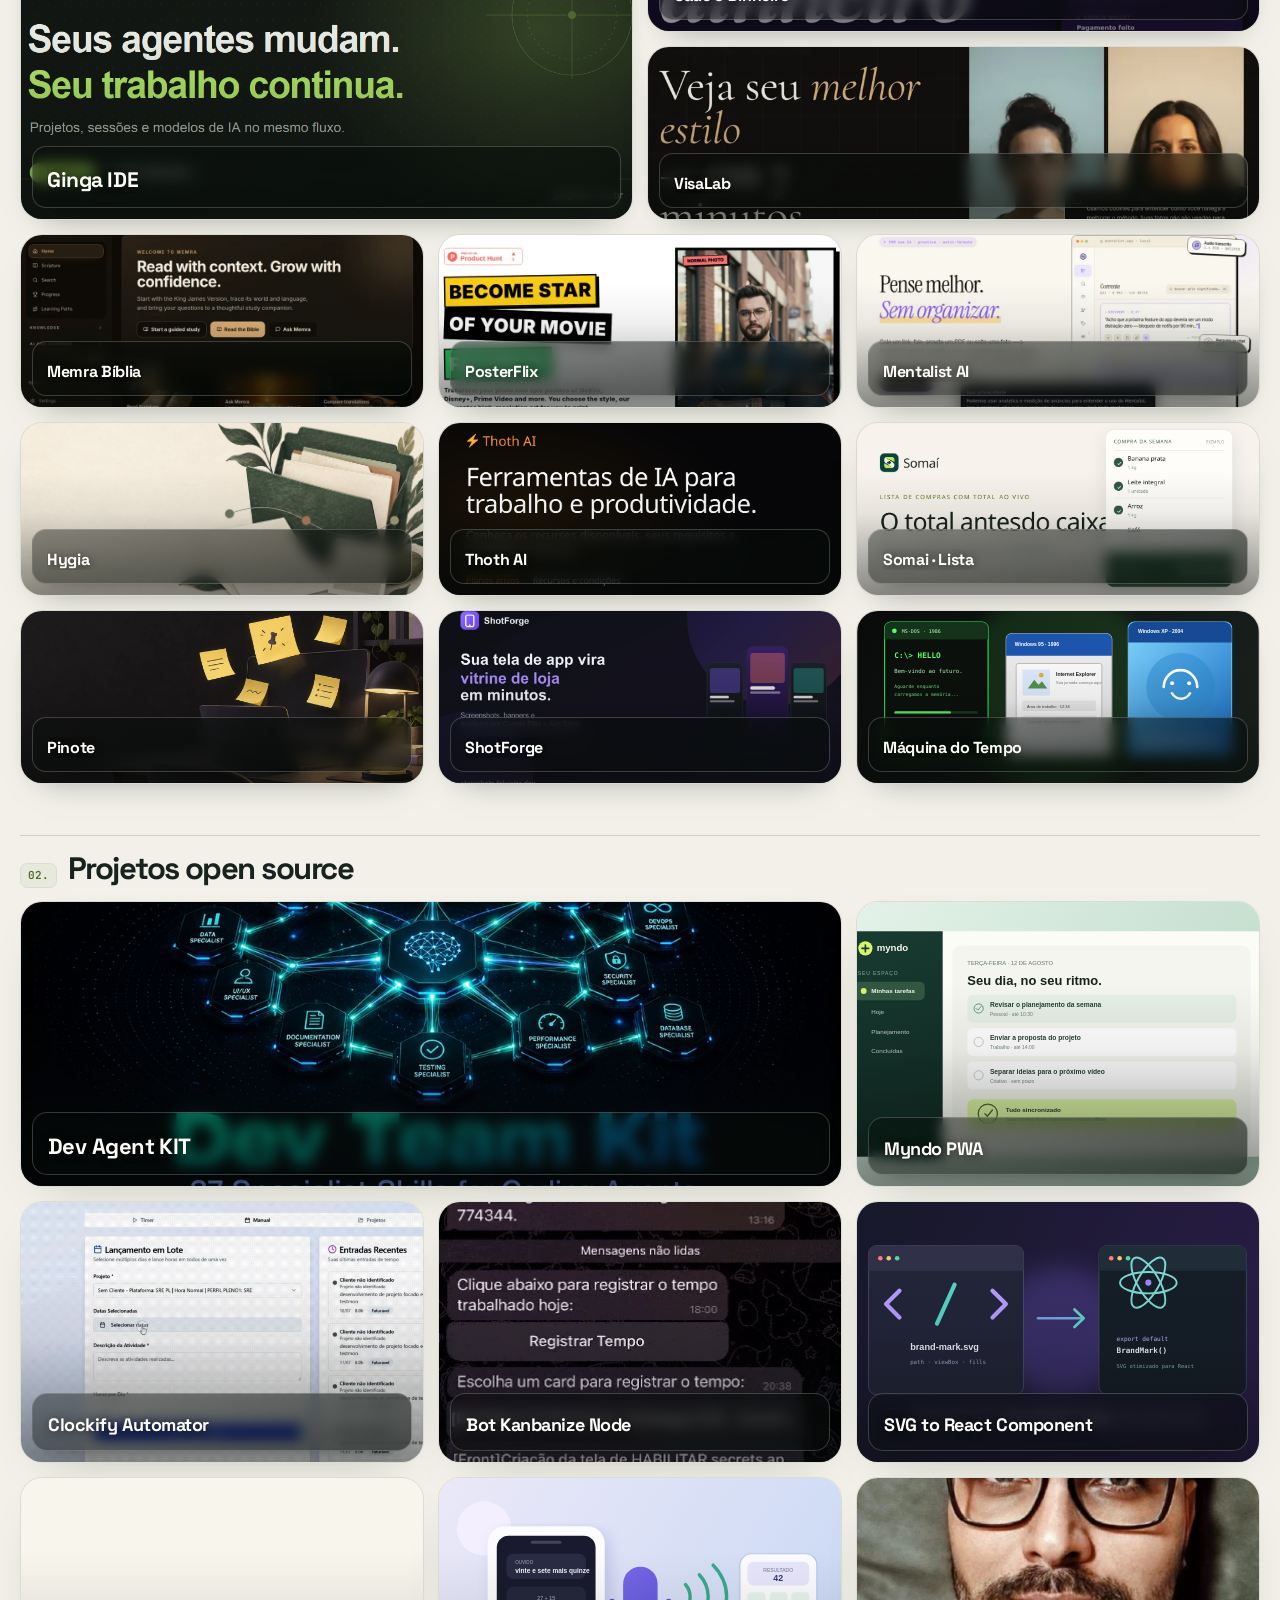
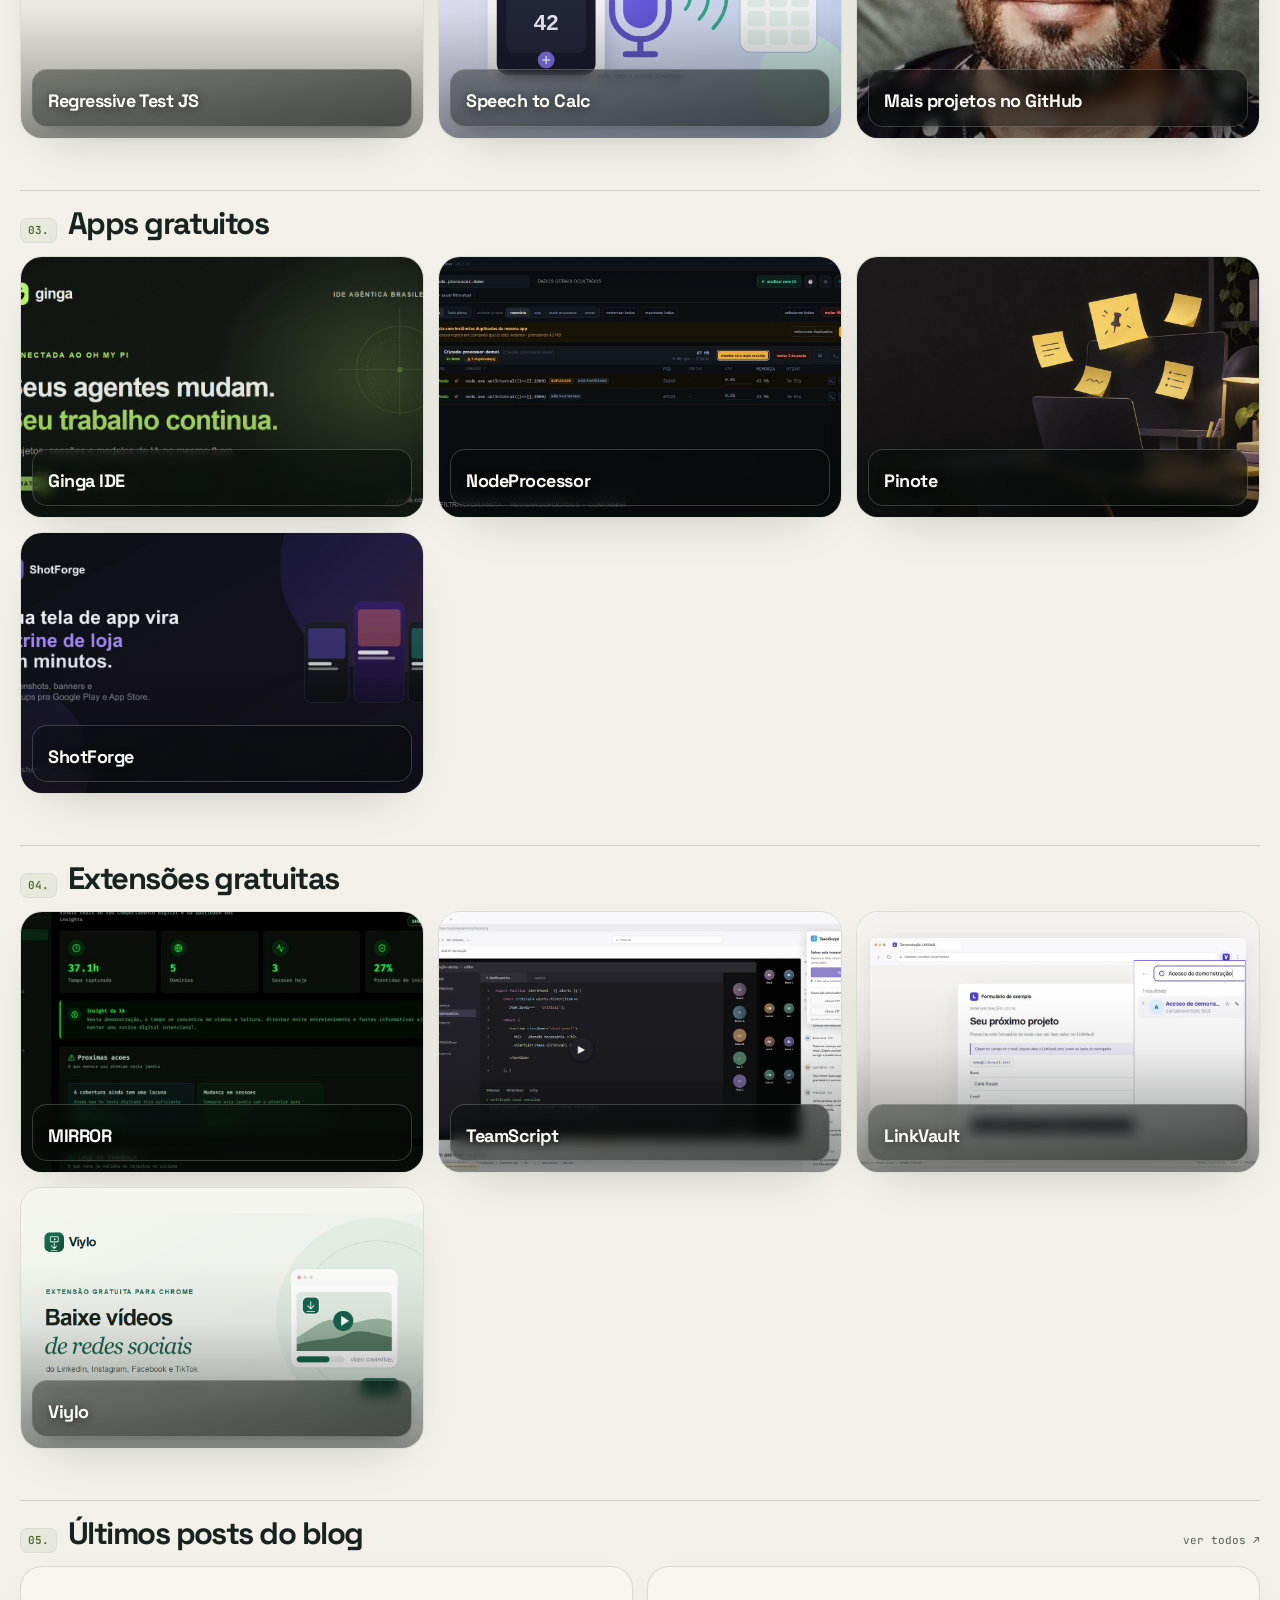
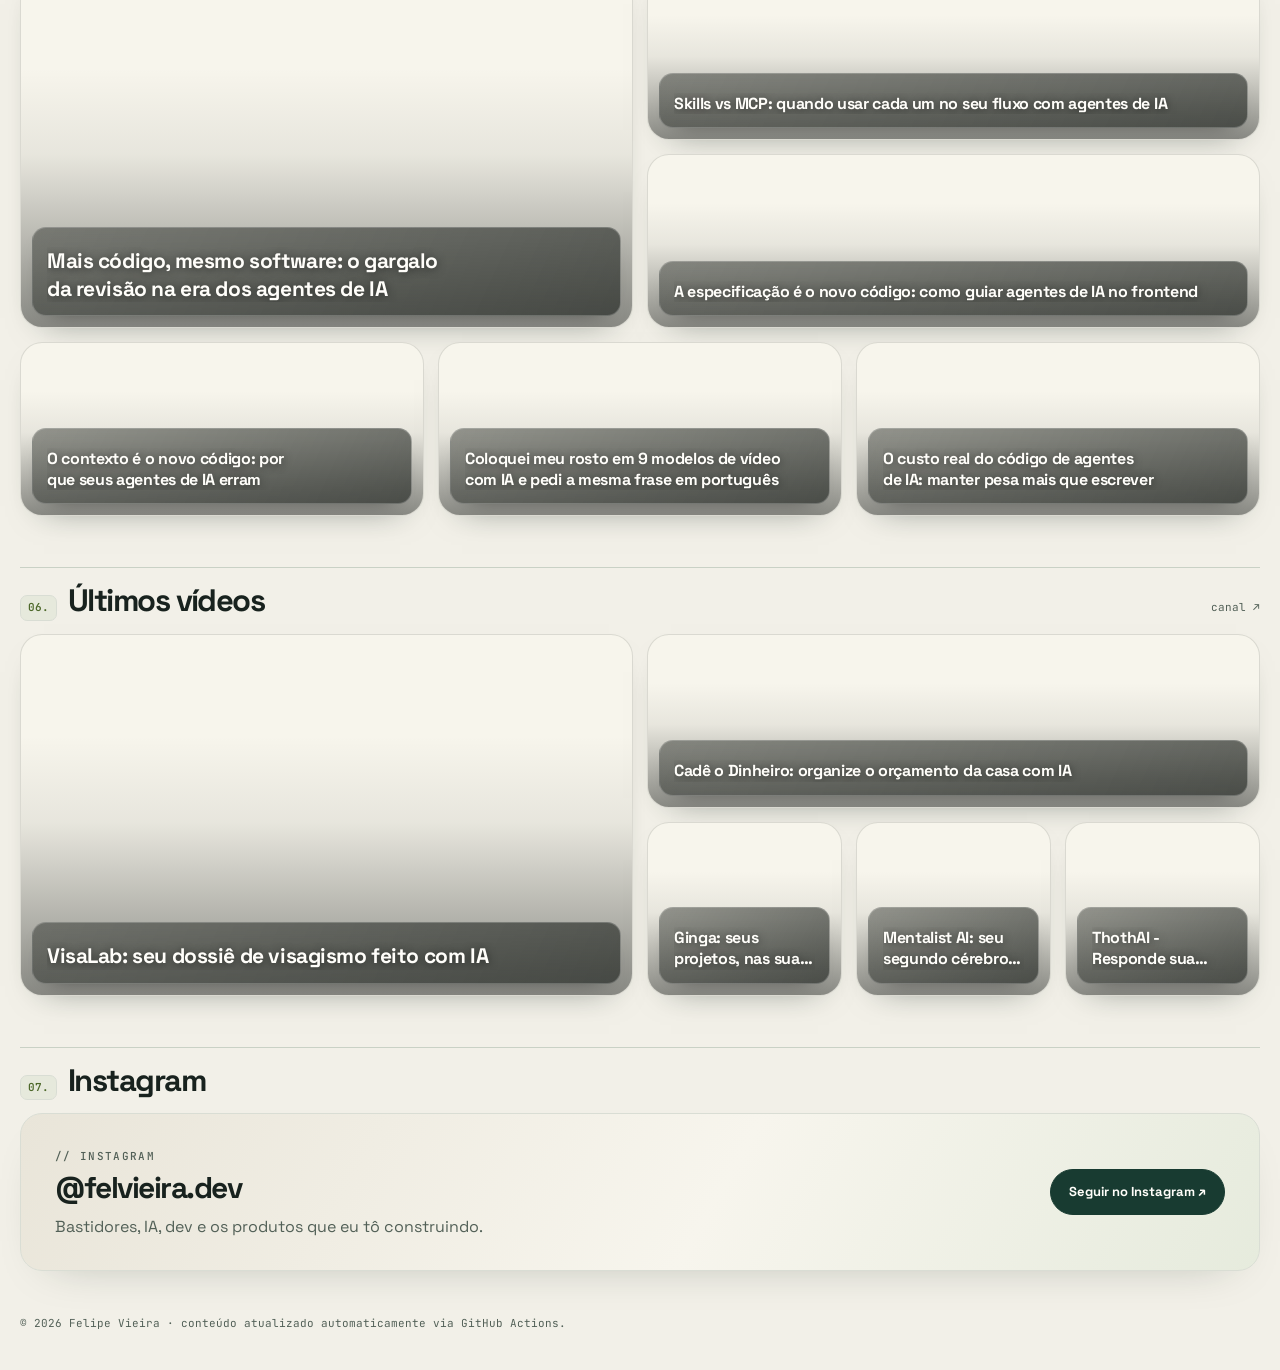
==== commit ba5badea: "Fit Viylo artwork in portfolio card" ====
--- a/index.html
+++ b/index.html
@@ -3,7 +3,7 @@
 <meta name="description" content="Felipe Vieira: consultoria em IA com diagnóstico gratuito, produtos digitais, projetos open source, apps gratuitos, extensões, blog e vídeos.">
 <link rel="preconnect" href="https://fonts.googleapis.com"><link href="https://fonts.googleapis.com/css2?family=Space+Grotesk:wght@400;500;700&family=JetBrains+Mono:wght@400;600&display=swap" rel="stylesheet">
 <script>try{const saved=localStorage.getItem('felvieira-theme');document.documentElement.dataset.theme=saved==='dark'?'dark':'light'}catch{document.documentElement.dataset.theme='light'}</script>
-<link rel="stylesheet" href="style.css?v=portfolio-bento-hover-20261013"></head><body><a class="skip-link" href="#conteudo">Pular para o conteúdo</a><div class="grid-bg" aria-hidden="true"></div>
+<link rel="stylesheet" href="style.css?v=portfolio-viylo-card-fit-20261015"></head><body><a class="skip-link" href="#conteudo">Pular para o conteúdo</a><div class="grid-bg" aria-hidden="true"></div>
 <main class="bento" id="conteudo">
   <div class="theme-control">
     <span class="mono">Tema</span>
@@ -57,5 +57,5 @@
   <section class="tile insta" id="insta" aria-labelledby="instagram-titulo"><div><p class="mono label">// instagram</p><h3>@felvieira.dev</h3><p class="muted">Bastidores, IA, dev e os produtos que eu tô construindo.</p></div><a class="btn ig" href="https://www.instagram.com/felvieira.dev/" target="_blank" rel="noopener">Seguir no Instagram ↗</a></section>
 </main>
 <footer class="mono muted">© <span id="y"></span> Felipe Vieira · conteúdo atualizado automaticamente via GitHub Actions.</footer>
-<script src="app.js?v=portfolio-free-viylo-20261015"></script>
+<script src="app.js?v=portfolio-free-viylo-card-fit-20261015"></script>
 </body></html>
--- a/style.css
+++ b/style.css
@@ -377,6 +377,7 @@
   color: var(--media-text);
   transition: transform .22s ease, border-color .22s ease, box-shadow .22s ease;
 }
+.link-card--image-contain > img { object-fit: contain; background: #f4f5ef; }
 .link-card:hover { transform: translateY(-3px); border-color: var(--accent-strong); box-shadow: 0 20px 38px -26px rgba(22, 39, 30, .42); }
 .link-card__body { padding: 13px 15px; border-radius: 15px; transition: background-color .2s ease, border-color .2s ease; }
 .link-card__details { display: flex; flex-direction: column; gap: 7px; }
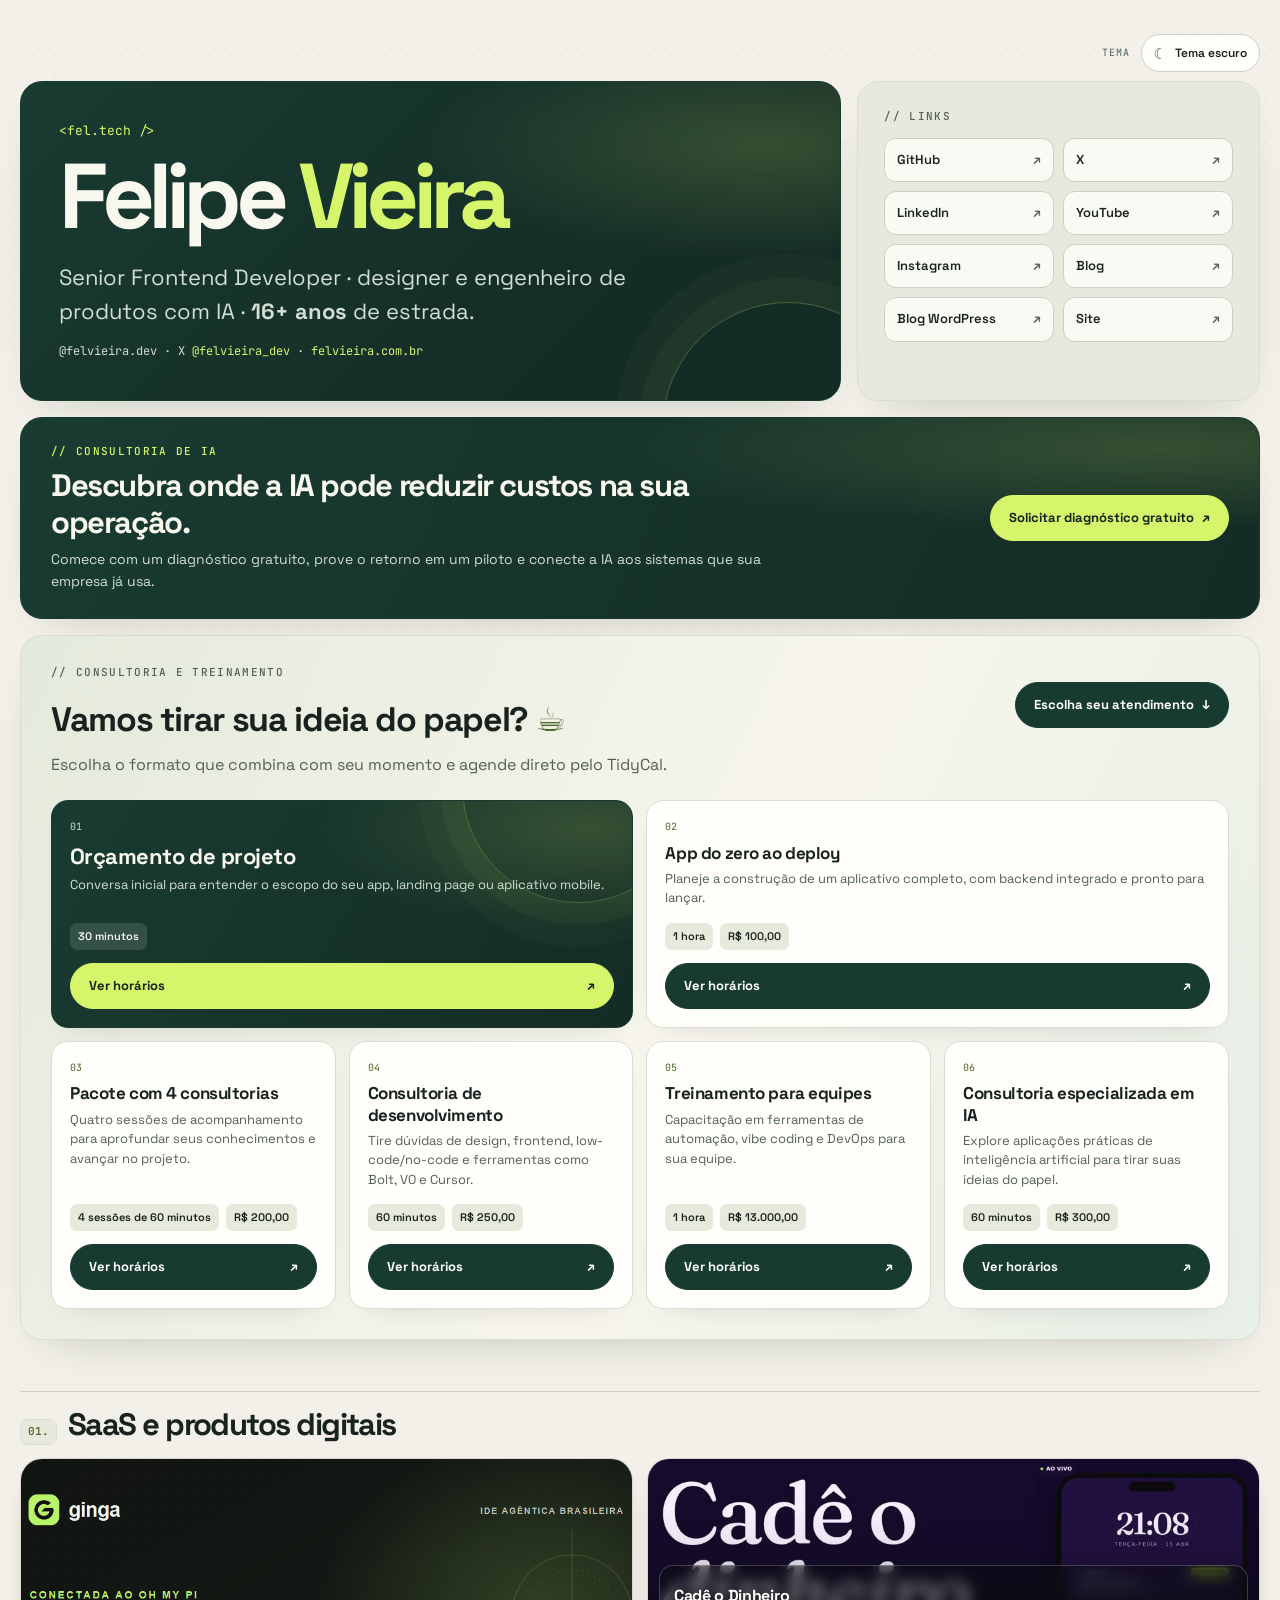
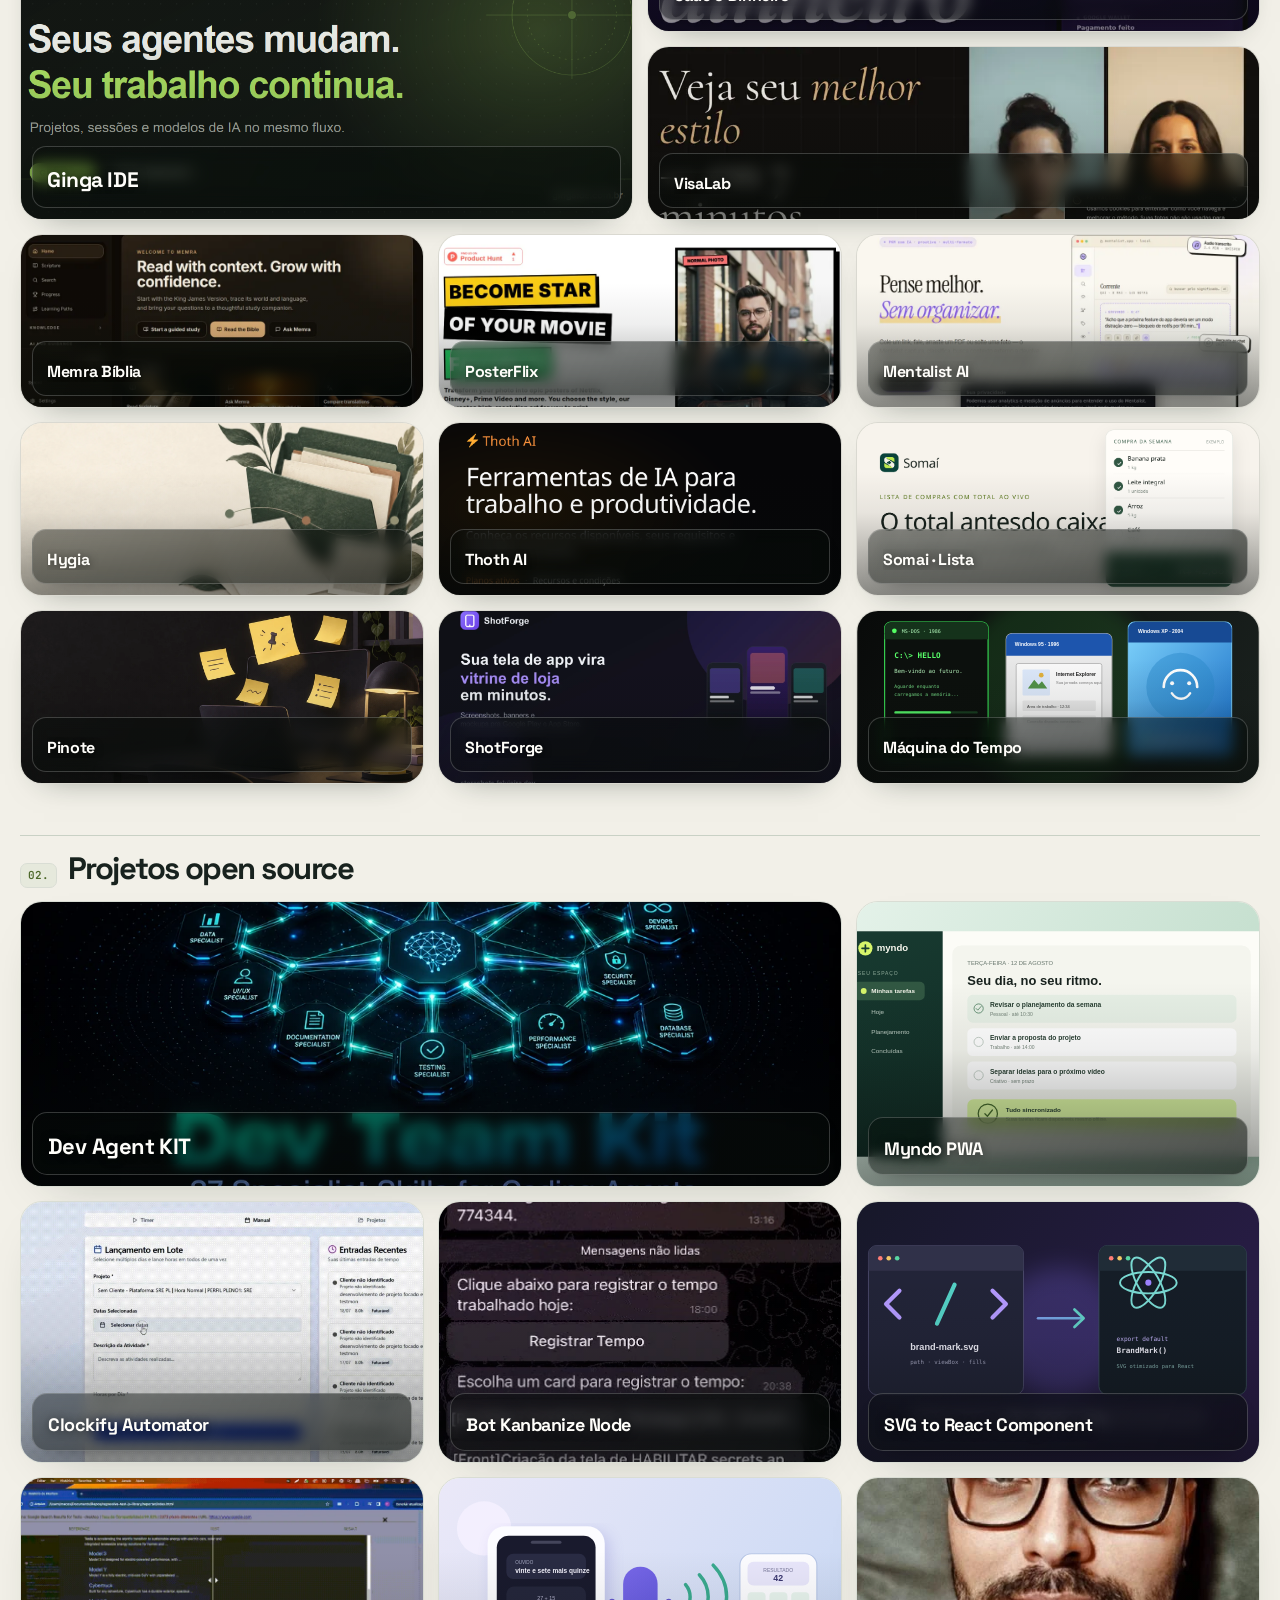
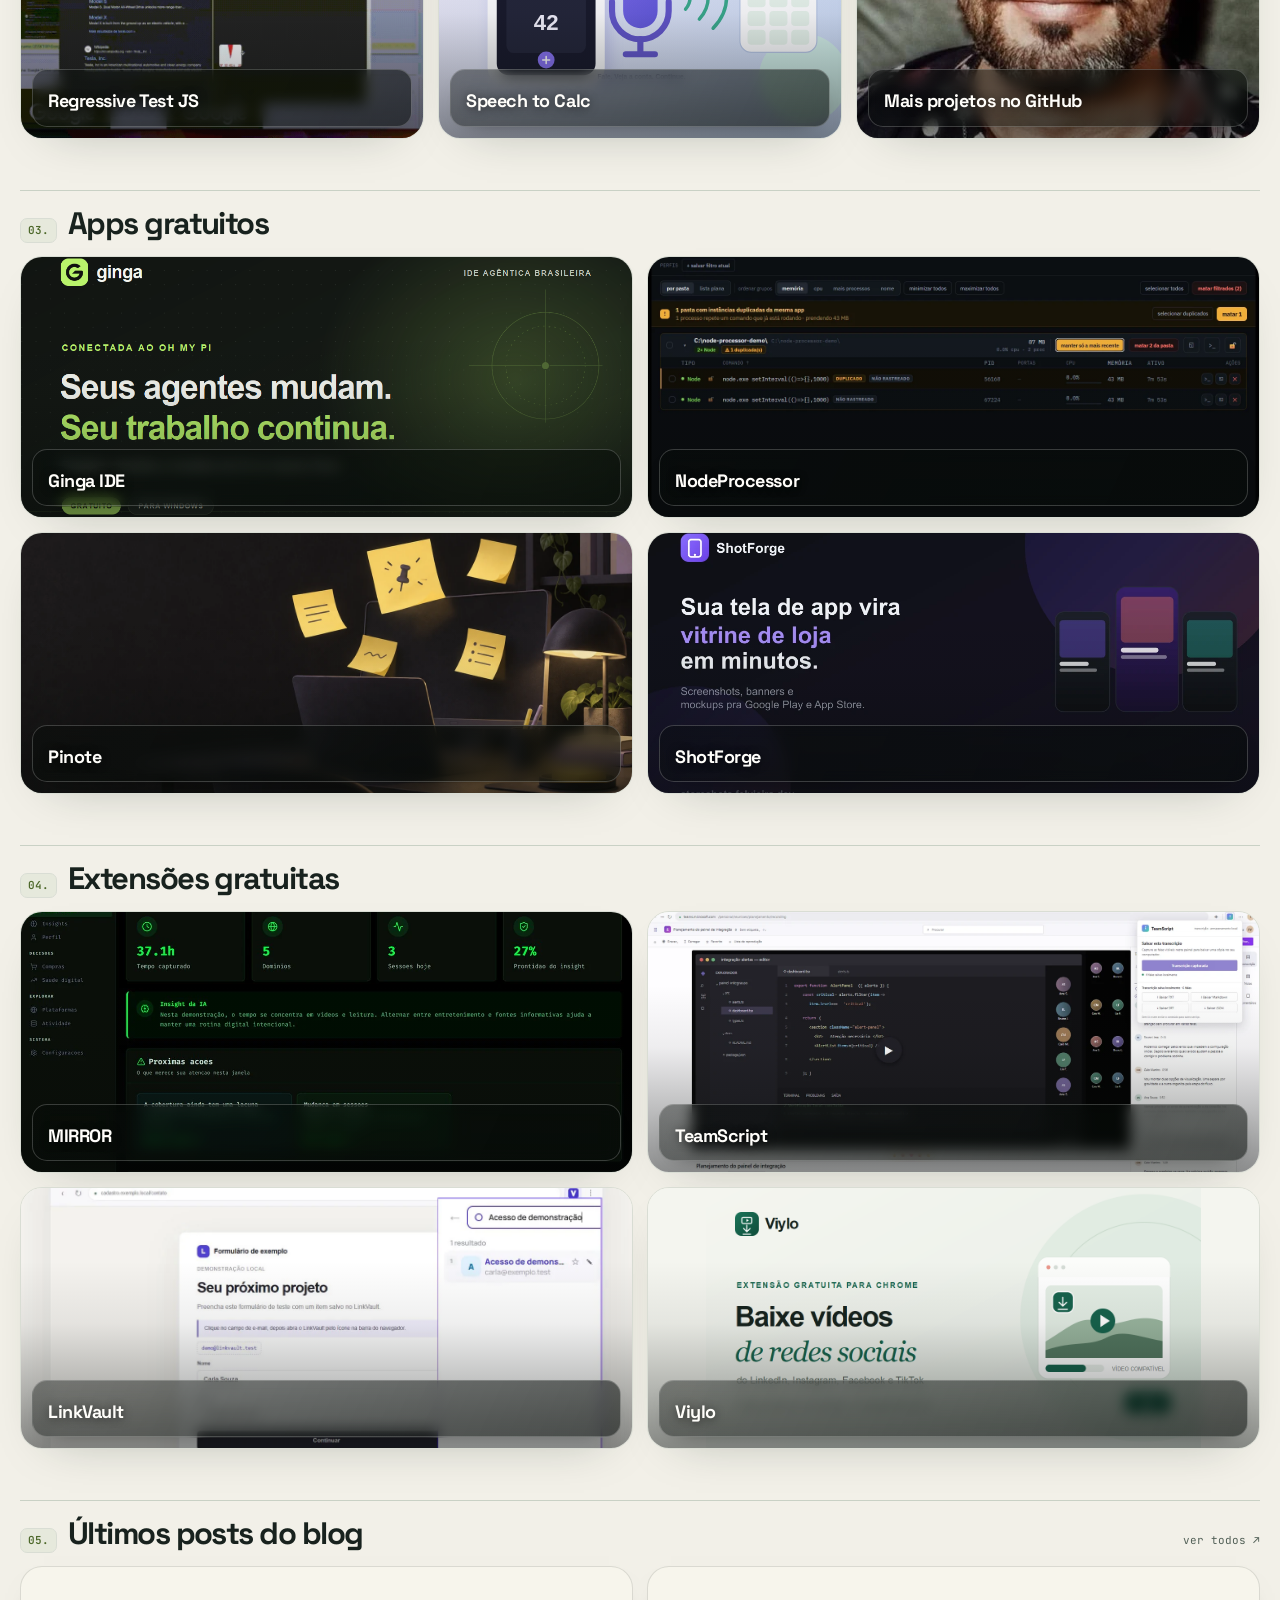
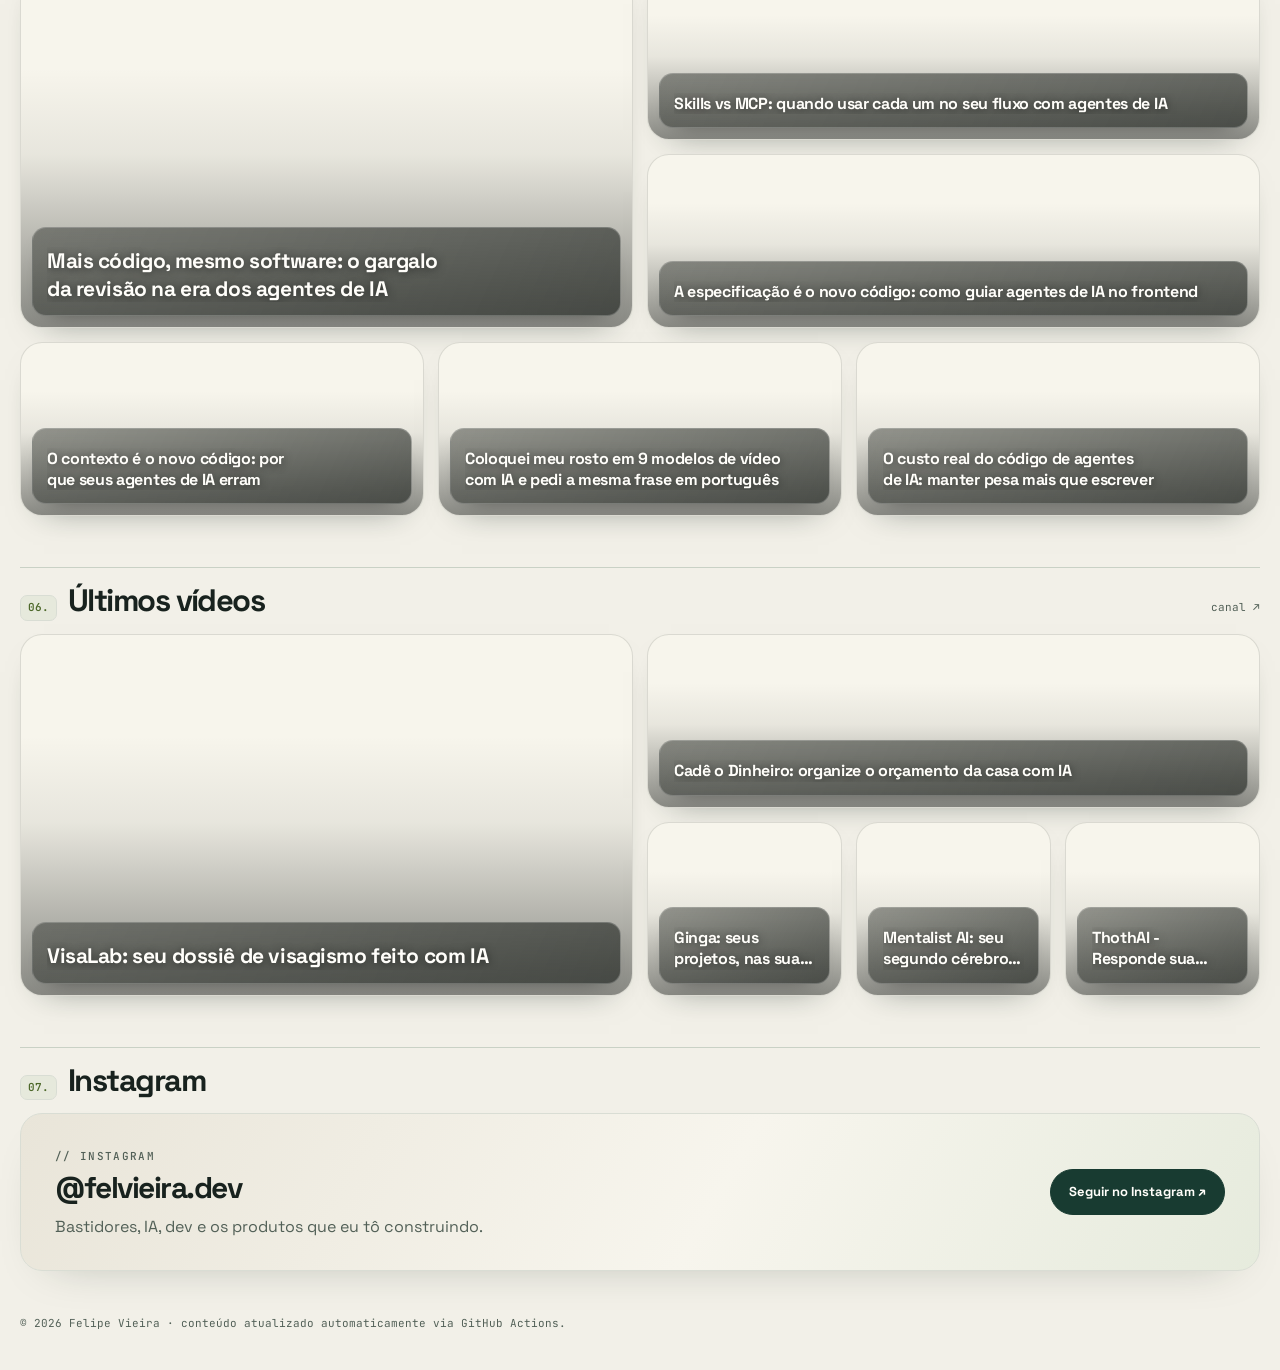
==== commit 755683c4: "Balance free app and extension grids" ====
--- a/index.html
+++ b/index.html
@@ -46,9 +46,9 @@
   <h2 class="sec" id="opensource-titulo"><span class="mono acc">02.</span> Projetos open source</h2>
   <div class="link-card-grid" id="opensource" aria-labelledby="opensource-titulo"></div>
   <h2 class="sec" id="apps-gratuitos-titulo"><span class="mono acc">03.</span> Apps gratuitos</h2>
-  <div class="link-card-grid" id="free-apps" aria-labelledby="apps-gratuitos-titulo"></div>
+  <div class="link-card-grid link-card-grid--two" id="free-apps" aria-labelledby="apps-gratuitos-titulo"></div>
   <h2 class="sec" id="extensoes-titulo"><span class="mono acc">04.</span> Extensões gratuitas</h2>
-  <div class="link-card-grid" id="free-extensions" aria-labelledby="extensoes-titulo"></div>
+  <div class="link-card-grid link-card-grid--two" id="free-extensions" aria-labelledby="extensoes-titulo"></div>
   <h2 class="sec" id="posts-titulo"><span class="mono acc">05.</span> Últimos posts do blog <a href="https://felvieira.github.io/blog/">ver todos ↗</a></h2>
   <div class="posts" id="posts" aria-labelledby="posts-titulo"></div>
   <h2 class="sec" id="videos-titulo"><span class="mono acc">06.</span> Últimos vídeos <a href="https://www.youtube.com/channel/UClX8duF1EEuwHImhTigFHEA">canal ↗</a></h2>
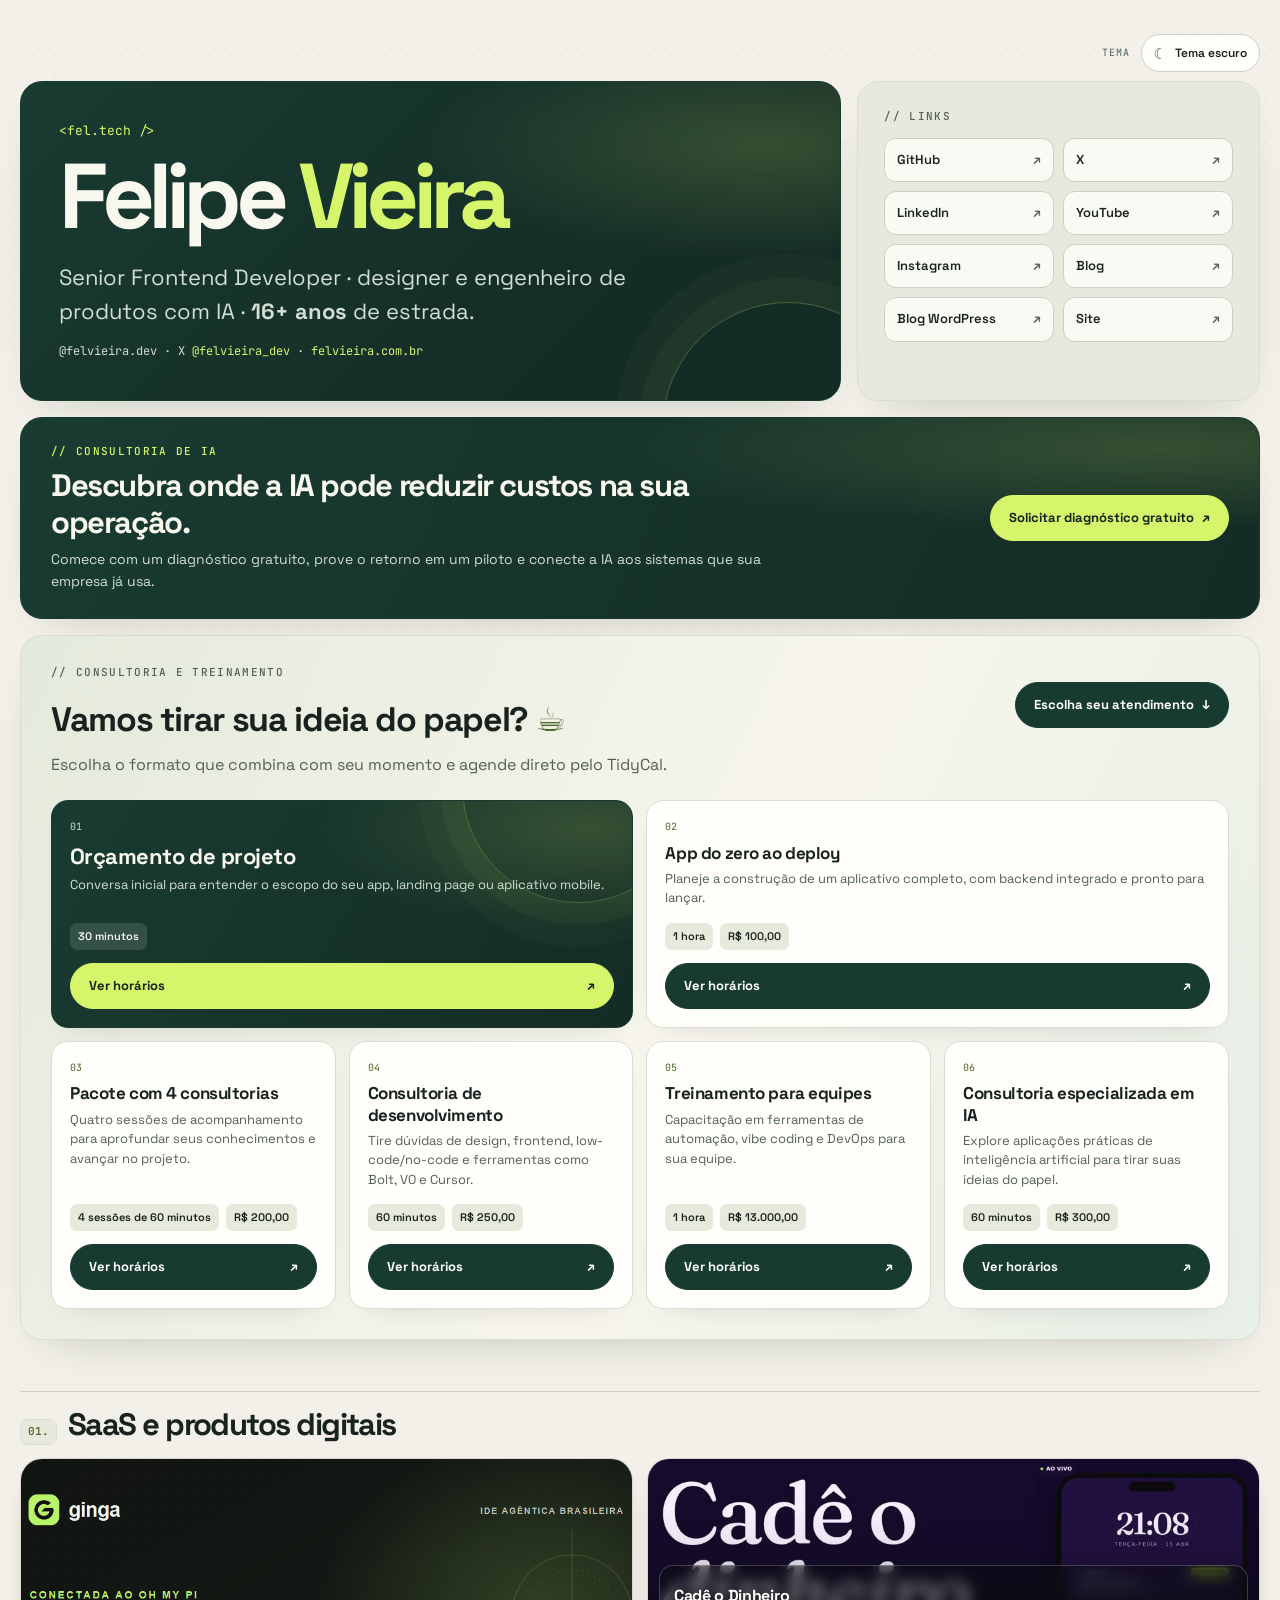
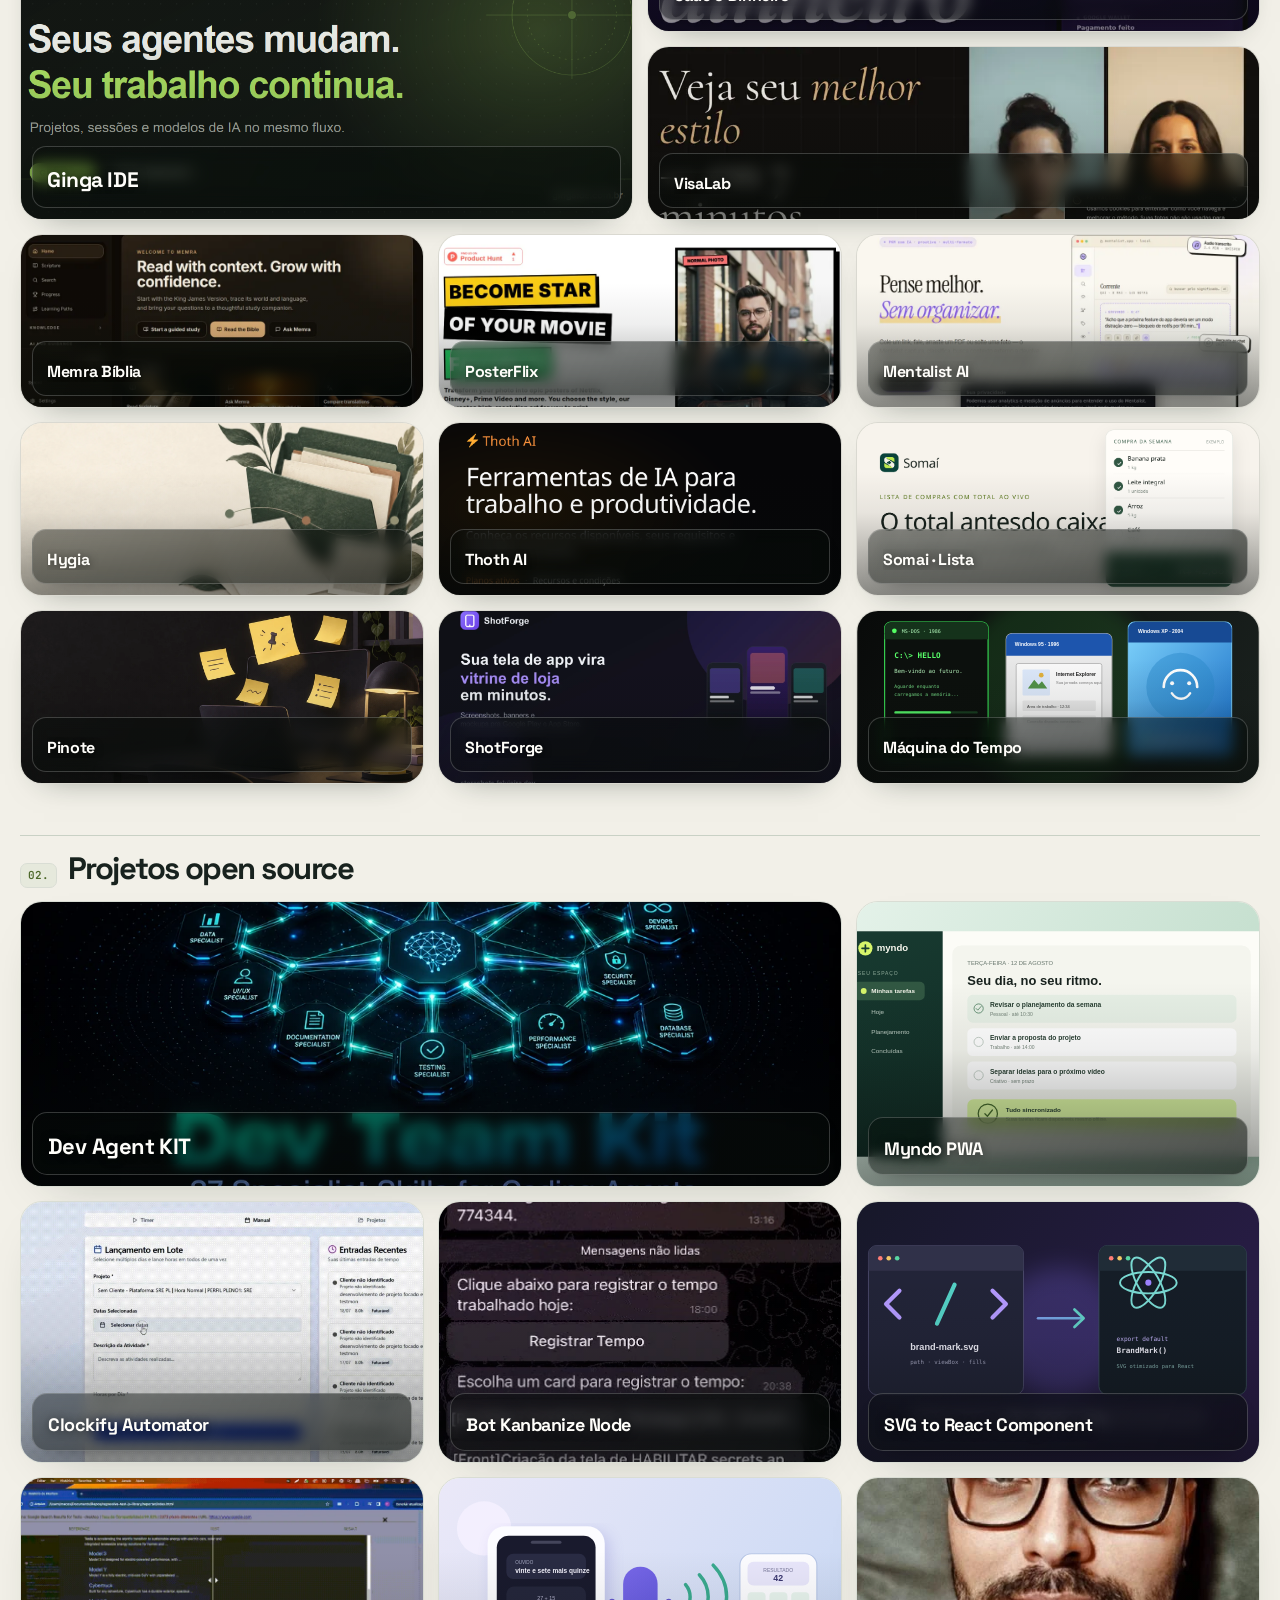
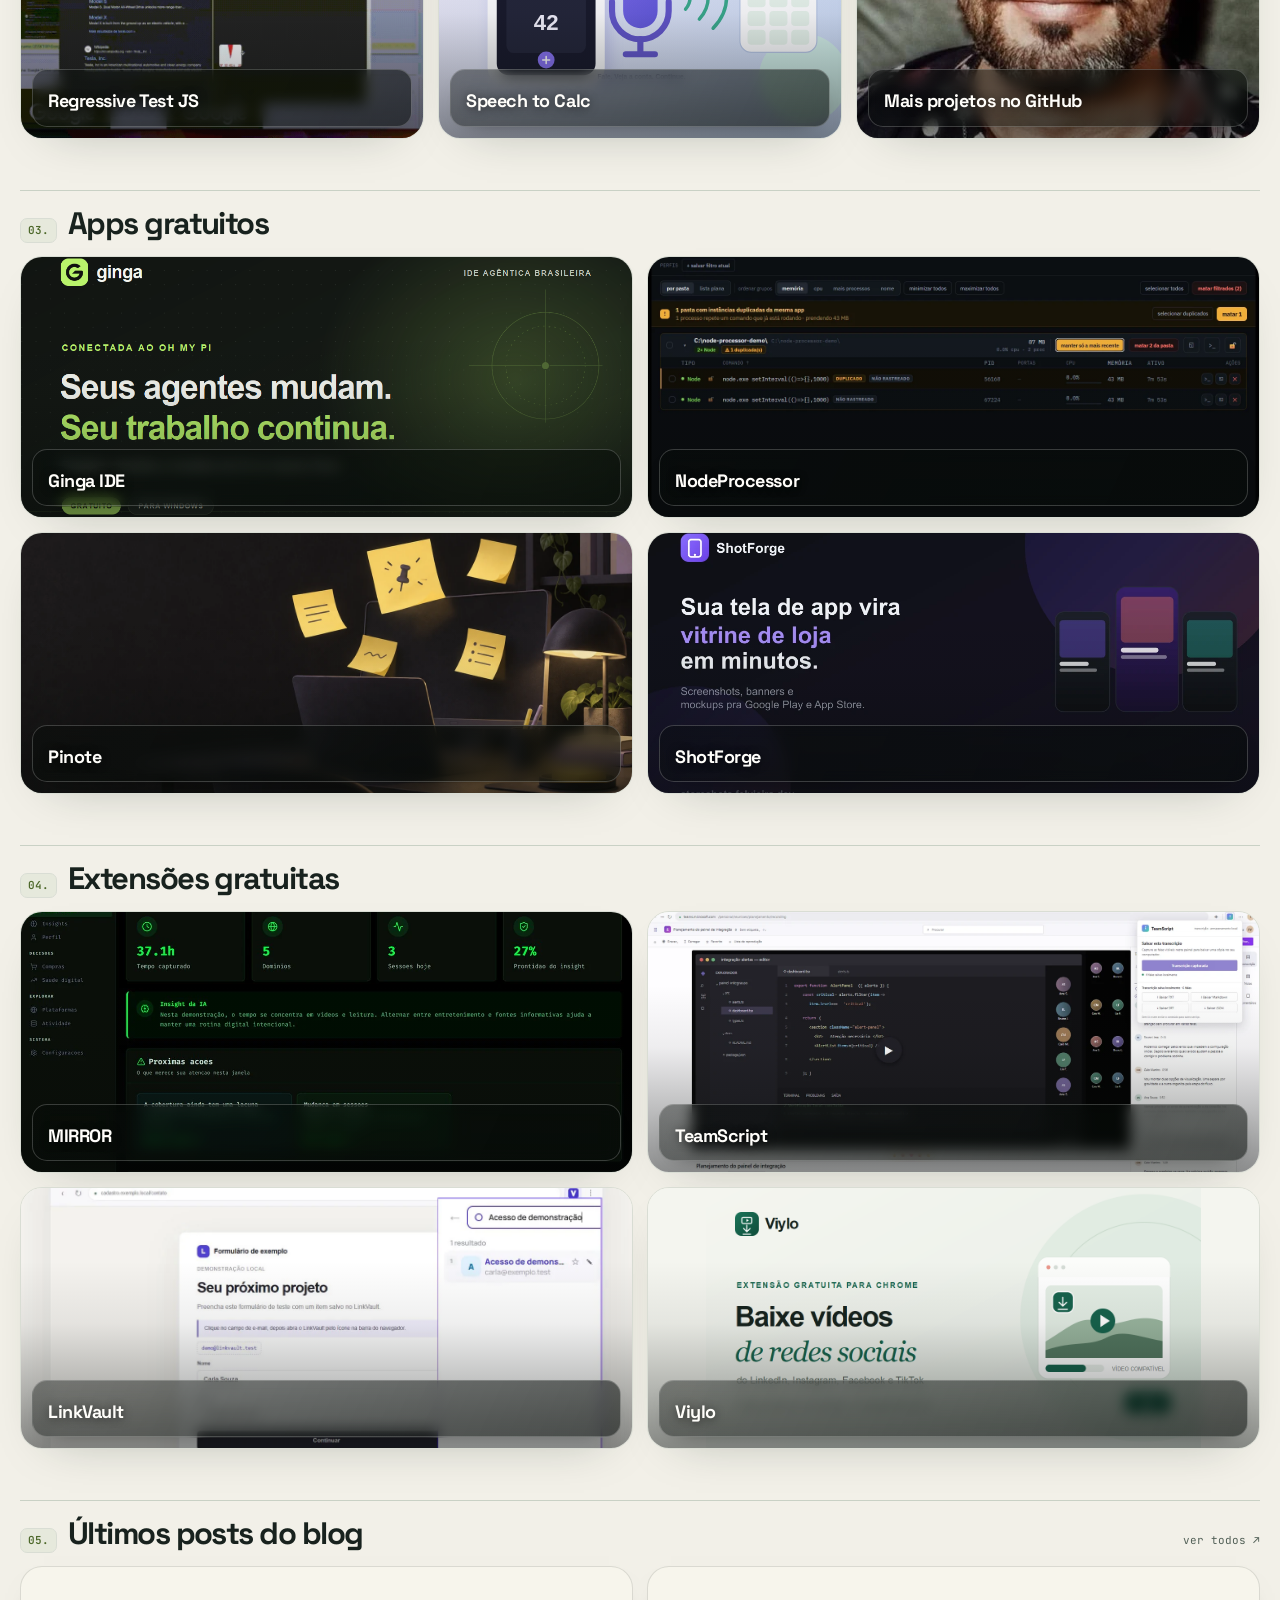
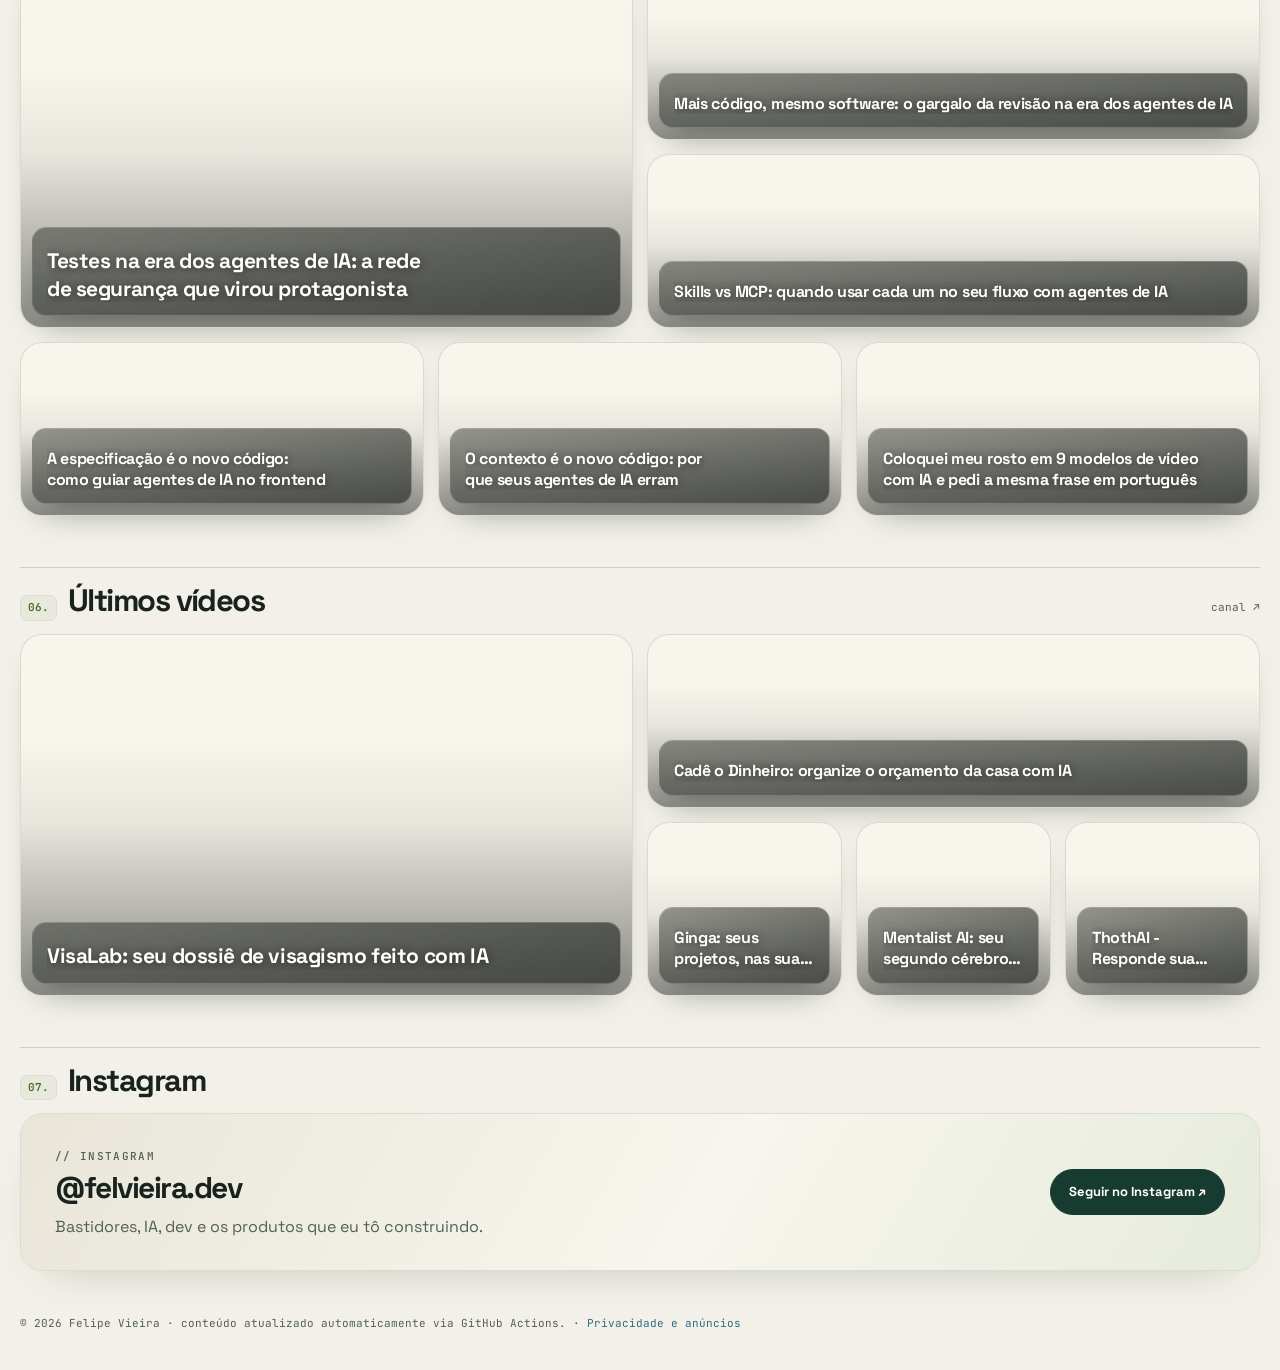
==== commit 22be2d9d: "feat: configure AdSense and disclose ad privacy" ====
--- a/index.html
+++ b/index.html
@@ -3,7 +3,8 @@
 <meta name="description" content="Felipe Vieira: consultoria em IA com diagnóstico gratuito, produtos digitais, projetos open source, apps gratuitos, extensões, blog e vídeos.">
 <link rel="preconnect" href="https://fonts.googleapis.com"><link href="https://fonts.googleapis.com/css2?family=Space+Grotesk:wght@400;500;700&family=JetBrains+Mono:wght@400;600&display=swap" rel="stylesheet">
 <script>try{const saved=localStorage.getItem('felvieira-theme');document.documentElement.dataset.theme=saved==='dark'?'dark':'light'}catch{document.documentElement.dataset.theme='light'}</script>
-<link rel="stylesheet" href="style.css?v=portfolio-viylo-card-fit-20261015"></head><body><a class="skip-link" href="#conteudo">Pular para o conteúdo</a><div class="grid-bg" aria-hidden="true"></div>
+<link rel="stylesheet" href="style.css?v=portfolio-viylo-card-fit-20261015">  <script async src="https://pagead2.googlesyndication.com/pagead/js/adsbygoogle.js?client=ca-pub-7742549245155822" crossorigin="anonymous"></script>
+</head><body><a class="skip-link" href="#conteudo">Pular para o conteúdo</a><div class="grid-bg" aria-hidden="true"></div>
 <main class="bento" id="conteudo">
   <div class="theme-control">
     <span class="mono">Tema</span>
@@ -56,6 +57,6 @@
   <h2 class="sec" id="instagram-titulo"><span class="mono acc">07.</span> Instagram</h2>
   <section class="tile insta" id="insta" aria-labelledby="instagram-titulo"><div><p class="mono label">// instagram</p><h3>@felvieira.dev</h3><p class="muted">Bastidores, IA, dev e os produtos que eu tô construindo.</p></div><a class="btn ig" href="https://www.instagram.com/felvieira.dev/" target="_blank" rel="noopener">Seguir no Instagram ↗</a></section>
 </main>
-<footer class="mono muted">© <span id="y"></span> Felipe Vieira · conteúdo atualizado automaticamente via GitHub Actions.</footer>
+<footer class="mono muted">© <span id="y"></span> Felipe Vieira · conteúdo atualizado automaticamente via GitHub Actions. · <a href="privacy.html">Privacidade e anúncios</a></footer>
 <script src="app.js?v=portfolio-free-viylo-card-fit-20261015"></script>
 </body></html>
